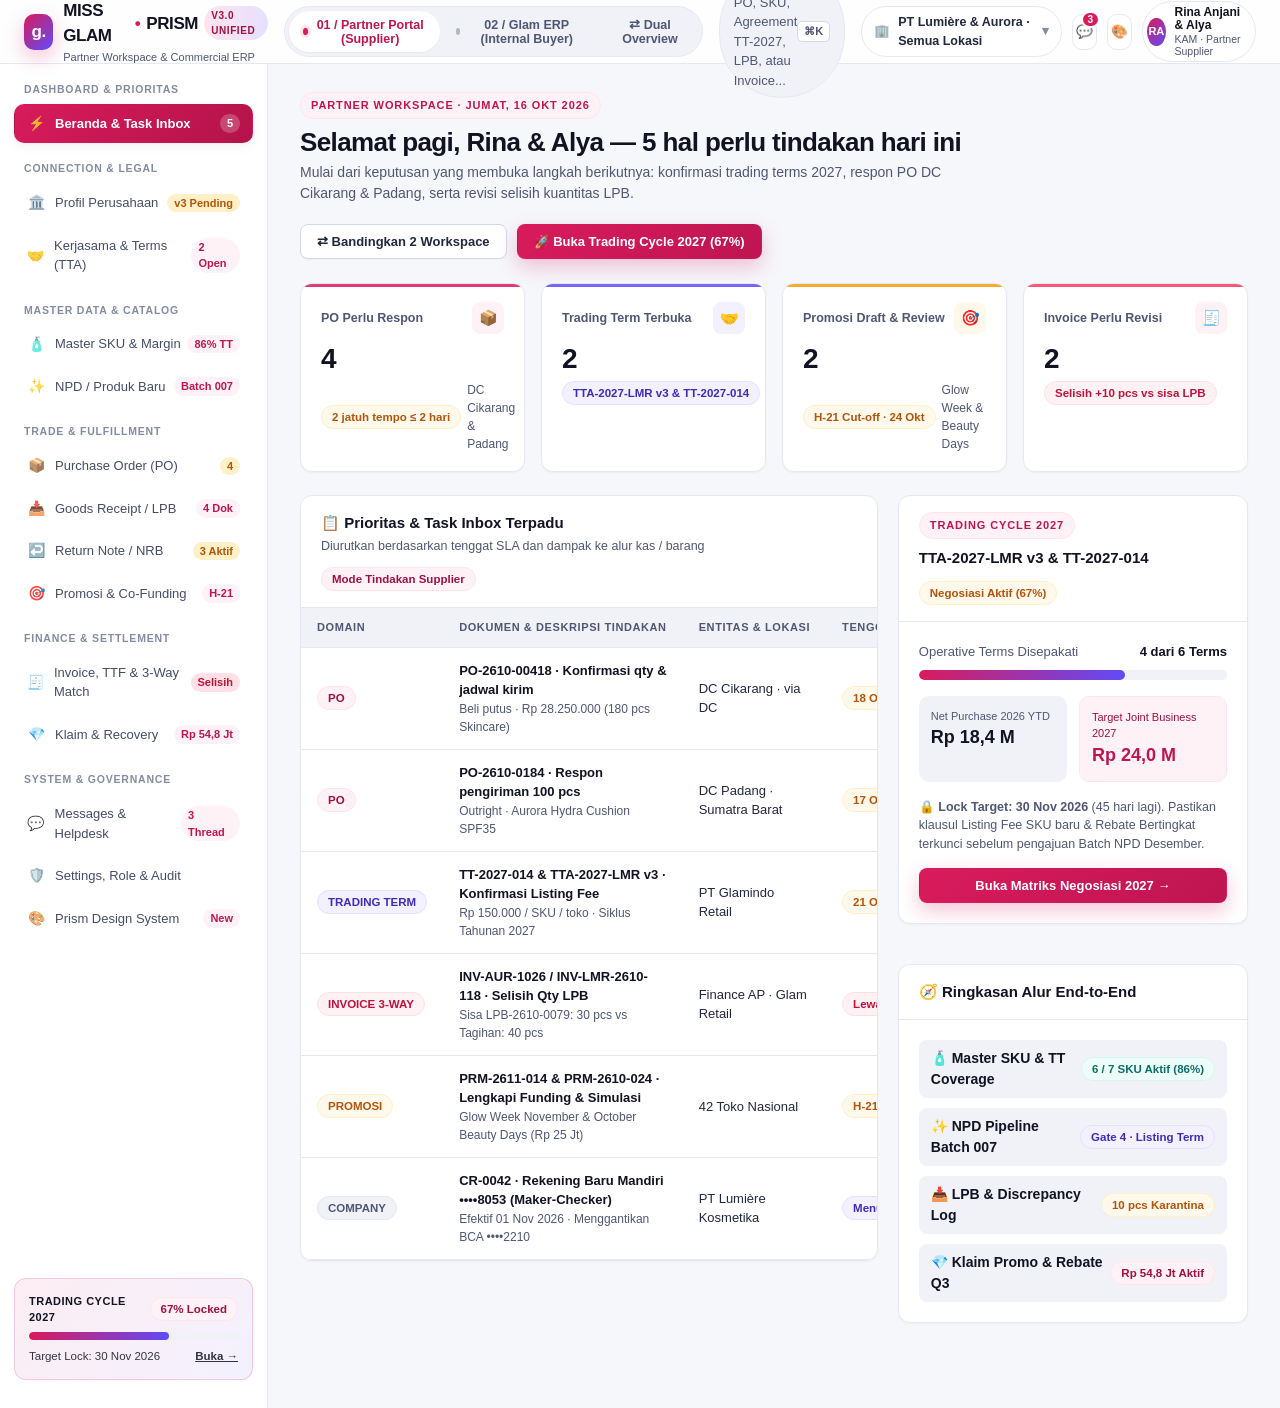
==== static/argon-glam-erp/index.html @ 0469fef0 "feat(design): publish argon-glam-erp mockup" ====
<!DOCTYPE html>
<html lang="id">
<head>
  <meta charset="UTF-8" />
  <meta name="viewport" content="width=device-width, initial-scale=1.0" />
  <title>glam. Prism — Unified B2B Partner Portal & Commercial ERP</title>
  <style>
    /* ==========================================================================
       GLAM PRISM DESIGN SYSTEM v3.0
       Clean, Modern, Controlled-Colorful Palette (2 Core Hues + Semantic Trio + Crisp Neutrals)
       ========================================================================== */
    :root {
      /* Surface & Canvas Neutrals */
      --bg-canvas: #F6F7FB;
      --bg-surface: #FFFFFF;
      --bg-elevated: #FFFFFF;
      --bg-subtle: #F0F2F8;
      --bg-glass: rgba(255, 255, 255, 0.86);

      /* Typography & Ink Hierarchy */
      --ink-950: #111322;
      --ink-800: #23273D;
      --ink-600: #505672;
      --ink-400: #848B9F;
      --ink-300: #B2B7C9;

      /* Borders & Dividers */
      --border-light: #E5E8F2;
      --border-medium: #D3D8E8;
      --border-focus: #D91B5C;

      /* Core Hue 1: Electric Berry / Modern Mulberry (Primary Brand) */
      --berry-700: #9E1042;
      --berry-600: #BE1550;
      --berry-500: #D91B5C;
      --berry-400: #EC3E78;
      --berry-100: #FFE4EE;
      --berry-50:  #FFF2F7;

      /* Core Hue 2: Royal Indigo-Violet (Interactive / ERP & Analytics Accent) */
      --indigo-700: #3E2BB8;
      --indigo-600: #4F39E0;
      --indigo-500: #614BF8;
      --indigo-100: #E5E0FF;
      --indigo-50:  #F3F1FF;

      /* Controlled Semantic Status Trio */
      /* 1. Emerald Teal (Confirmed / Effective / Matched) */
      --teal-700: #0B6E66;
      --teal-600: #0D9488;
      --teal-500: #14B8A6;
      --teal-100: #D5F7F2;
      --teal-50:  #EEFCF9;

      /* 2. Warm Amber (Negotiation / Pending Review / Expiring) */
      --amber-700: #B45309;
      --amber-600: #D97706;
      --amber-500: #F59E0B;
      --amber-100: #FEF0C7;
      --amber-50:  #FFF9EB;

      /* 3. Coral Crimson (Discrepancy / Blocker / Over-Allocated) */
      --coral-700: #BE123C;
      --coral-600: #E11D48;
      --coral-500: #F43F5E;
      --coral-100: #FFE0E6;
      --coral-50:  #FFF1F4;

      /* Sidebar Dynamic Tokens (Default: Partner Light Mode) */
      --sidebar-bg: #FFFFFF;
      --sidebar-border: #E5E8F2;
      --sidebar-text: #464C66;
      --sidebar-muted: #848B9F;
      --sidebar-hover-bg: #FFF2F7;
      --sidebar-active-bg: linear-gradient(135deg, #D91B5C 0%, #B3134A 100%);
      --sidebar-active-text: #FFFFFF;
      --active-accent: var(--berry-500);
      --active-accent-soft: var(--berry-50);

      /* Geometry & Elevation */
      --radius-xs: 6px;
      --radius-sm: 8px;
      --radius-md: 12px;
      --radius-lg: 16px;
      --radius-xl: 22px;
      --radius-pill: 9999px;

      --shadow-xs: 0 1px 2px rgba(17, 19, 34, 0.04);
      --shadow-sm: 0 4px 12px rgba(17, 19, 34, 0.05), 0 1px 3px rgba(17, 19, 34, 0.03);
      --shadow-md: 0 10px 26px rgba(17, 19, 34, 0.08), 0 2px 6px rgba(17, 19, 34, 0.04);
      --shadow-lg: 0 20px 44px rgba(17, 19, 34, 0.14), 0 4px 12px rgba(17, 19, 34, 0.06);
      --shadow-berry: 0 8px 20px rgba(217, 27, 92, 0.25);
      --shadow-indigo: 0 8px 20px rgba(97, 75, 248, 0.25);

      /* Motion & Animation Curves */
      --ease-spring: cubic-bezier(0.22, 1, 0.36, 1);
      --ease-bounce: cubic-bezier(0.34, 1.56, 0.64, 1);
      --duration-fast: 160ms;
      --duration-normal: 280ms;
      --duration-slow: 450ms;
    }

    /* Glam ERP Mode Theme Overrides */
    body.mode-erp {
      --sidebar-bg: #131524;
      --sidebar-border: #252942;
      --sidebar-text: #B8C0DC;
      --sidebar-muted: #6C7494;
      --sidebar-hover-bg: rgba(97, 75, 248, 0.14);
      --sidebar-active-bg: linear-gradient(135deg, #614BF8 0%, #D91B5C 100%);
      --sidebar-active-text: #FFFFFF;
      --active-accent: var(--indigo-500);
      --active-accent-soft: var(--indigo-50);
    }

    * {
      box-sizing: border-box;
      margin: 0;
      padding: 0;
    }

    body {
      font-family: 'Inter', -apple-system, BlinkMacSystemFont, 'Plus Jakarta Sans', 'Segoe UI', Roboto, sans-serif;
      background-color: var(--bg-canvas);
      color: var(--ink-950);
      font-size: 14px;
      line-height: 1.5;
      overflow-x: hidden;
      -webkit-font-smoothing: antialiased;
      transition: background-color var(--duration-normal) var(--ease-spring);
    }

    /* Tabular numbers for all metrics, currency, and IDs */
    .tabular, td, .kpi-value, .badge-num, .mono {
      font-variant-numeric: tabular-nums;
    }
    .mono {
      font-family: 'JetBrains Mono', 'SFMono-Regular', Consolas, monospace;
      font-size: 12px;
    }

    /* ==========================================================================
       KEYFRAME ANIMATIONS & INTERACTIVE TRANSITIONS
       ========================================================================== */
    @keyframes fadeSlideUp {
      from {
        opacity: 0;
        transform: translateY(14px) scale(0.99);
      }
      to {
        opacity: 1;
        transform: translateY(0) scale(1);
      }
    }

    @keyframes pulseGlow {
      0%, 100% { box-shadow: 0 0 0 0 rgba(217, 27, 92, 0.35); }
      50% { box-shadow: 0 0 0 7px rgba(217, 27, 92, 0); }
    }

    @keyframes floatSlow {
      0%, 100% { transform: translateY(0px); }
      50% { transform: translateY(-4px); }
    }

    @keyframes shimmerSweep {
      0% { background-position: -200% 0; }
      100% { background-position: 200% 0; }
    }

    .animate-in {
      animation: fadeSlideUp 0.38s var(--ease-spring) forwards;
    }
    .stagger-1 { animation-delay: 40ms; opacity: 0; }
    .stagger-2 { animation-delay: 80ms; opacity: 0; }
    .stagger-3 { animation-delay: 120ms; opacity: 0; }
    .stagger-4 { animation-delay: 160ms; opacity: 0; }

    /* ==========================================================================
       APP SHELL LAYOUT
       ========================================================================== */
    .app-shell {
      display: grid;
      grid-template-columns: 268px 1fr;
      grid-template-rows: 64px 1fr;
      min-height: 100vh;
    }

    /* TOP GLOBAL BAR */
    .topbar {
      grid-column: 1 / -1;
      background: var(--bg-glass);
      backdrop-filter: blur(16px);
      -webkit-backdrop-filter: blur(16px);
      border-bottom: 1px solid var(--border-light);
      display: flex;
      align-items: center;
      justify-content: space-between;
      padding: 0 24px;
      position: sticky;
      top: 0;
      z-index: 40;
      gap: 16px;
    }

    .brand-cluster {
      display: flex;
      align-items: center;
      gap: 14px;
      min-width: 244px;
    }

    .brand-logo {
      display: flex;
      align-items: center;
      gap: 10px;
      cursor: pointer;
      text-decoration: none;
      color: inherit;
    }

    .brand-mark {
      width: 36px;
      height: 36px;
      border-radius: 10px;
      background: linear-gradient(135deg, var(--berry-500) 0%, var(--indigo-500) 100%);
      display: flex;
      align-items: center;
      justify-content: center;
      color: #fff;
      font-weight: 800;
      font-size: 17px;
      letter-spacing: -0.5px;
      box-shadow: var(--shadow-berry);
      transition: transform var(--duration-normal) var(--ease-bounce);
    }

    .brand-logo:hover .brand-mark {
      transform: rotate(-6deg) scale(1.06);
    }

    .brand-title {
      font-weight: 800;
      font-size: 17px;
      letter-spacing: -0.4px;
      color: var(--ink-950);
      display: flex;
      align-items: center;
      gap: 6px;
    }

    .brand-title span.dot {
      color: var(--berry-500);
    }

    .brand-version-tag {
      font-size: 10px;
      font-weight: 700;
      text-transform: uppercase;
      letter-spacing: 0.6px;
      padding: 2px 7px;
      border-radius: var(--radius-pill);
      background: linear-gradient(90deg, var(--berry-100), var(--indigo-100));
      color: var(--berry-700);
    }

    /* WORKSPACE MODE SWITCHER (Partner Portal vs Glam ERP) */
    .workspace-switcher {
      display: inline-flex;
      background: var(--bg-subtle);
      padding: 4px;
      border-radius: var(--radius-pill);
      border: 1px solid var(--border-light);
      position: relative;
      gap: 2px;
    }

    .ws-btn {
      border: none;
      background: transparent;
      padding: 6px 14px;
      border-radius: var(--radius-pill);
      font-size: 12.5px;
      font-weight: 600;
      color: var(--ink-600);
      cursor: pointer;
      display: flex;
      align-items: center;
      gap: 7px;
      transition: all var(--duration-normal) var(--ease-spring);
    }

    .ws-btn .ws-dot {
      width: 7px;
      height: 7px;
      border-radius: 50%;
      background: var(--ink-300);
      transition: all var(--duration-normal) var(--ease-spring);
    }

    .ws-btn.active-partner {
      background: var(--bg-surface);
      color: var(--berry-600);
      box-shadow: var(--shadow-xs);
    }
    .ws-btn.active-partner .ws-dot {
      background: var(--berry-500);
      box-shadow: 0 0 0 3px var(--berry-100);
    }

    .ws-btn.active-erp {
      background: var(--ink-950);
      color: #FFFFFF;
      box-shadow: var(--shadow-xs);
    }
    .ws-btn.active-erp .ws-dot {
      background: var(--indigo-500);
      box-shadow: 0 0 0 3px rgba(97, 75, 248, 0.35);
    }

    /* COMMAND SEARCH BAR */
    .search-trigger {
      flex: 1;
      max-width: 390px;
      background: var(--bg-subtle);
      border: 1px solid var(--border-light);
      border-radius: var(--radius-pill);
      padding: 7px 14px;
      display: flex;
      align-items: center;
      justify-content: space-between;
      color: var(--ink-600);
      font-size: 13px;
      cursor: pointer;
      transition: all var(--duration-fast) var(--ease-spring);
    }

    .search-trigger:hover {
      border-color: var(--berry-400);
      background: var(--bg-surface);
      box-shadow: 0 0 0 3px var(--berry-50);
    }

    .kbd-shortcut {
      background: var(--bg-surface);
      border: 1px solid var(--border-medium);
      border-radius: 5px;
      padding: 1px 6px;
      font-size: 11px;
      font-weight: 600;
      color: var(--ink-600);
    }

    /* TOP RIGHT CONTROLS */
    .topbar-actions {
      display: flex;
      align-items: center;
      gap: 10px;
    }

    .context-pill {
      display: flex;
      align-items: center;
      gap: 8px;
      padding: 6px 12px;
      border-radius: var(--radius-pill);
      background: var(--bg-surface);
      border: 1px solid var(--border-light);
      font-size: 12.5px;
      font-weight: 600;
      color: var(--ink-800);
      cursor: pointer;
      transition: all var(--duration-fast) ease;
    }
    .context-pill:hover {
      border-color: var(--indigo-500);
      background: var(--indigo-50);
    }

    .icon-btn {
      position: relative;
      width: 36px;
      height: 36px;
      border-radius: 10px;
      border: 1px solid var(--border-light);
      background: var(--bg-surface);
      display: flex;
      align-items: center;
      justify-content: center;
      cursor: pointer;
      color: var(--ink-800);
      transition: all var(--duration-fast) var(--ease-spring);
    }
    .icon-btn:hover {
      transform: translateY(-2px);
      border-color: var(--berry-400);
      color: var(--berry-600);
      box-shadow: var(--shadow-xs);
    }

    .notif-badge {
      position: absolute;
      top: -4px;
      right: -4px;
      background: var(--berry-500);
      color: #fff;
      font-size: 10px;
      font-weight: 700;
      padding: 1px 5px;
      border-radius: var(--radius-pill);
      border: 2px solid var(--bg-surface);
    }

    .persona-chip {
      display: flex;
      align-items: center;
      gap: 9px;
      padding: 4px 10px 4px 4px;
      border-radius: var(--radius-pill);
      background: var(--bg-surface);
      border: 1px solid var(--border-light);
      cursor: pointer;
      transition: all var(--duration-fast) ease;
    }
    .persona-chip:hover {
      box-shadow: var(--shadow-xs);
      border-color: var(--border-medium);
    }

    .avatar-circle {
      width: 28px;
      height: 28px;
      border-radius: 50%;
      background: linear-gradient(135deg, var(--berry-500), var(--indigo-500));
      color: #fff;
      font-weight: 700;
      font-size: 11px;
      display: flex;
      align-items: center;
      justify-content: center;
    }

    .persona-meta {
      display: flex;
      flex-direction: column;
      line-height: 1.15;
    }
    .persona-name {
      font-size: 12px;
      font-weight: 700;
      color: var(--ink-950);
    }
    .persona-role {
      font-size: 10.5px;
      color: var(--ink-600);
    }

    /* ==========================================================================
       LEFT NAVIGATION SIDEBAR
       ========================================================================== */
    .sidebar {
      background: var(--sidebar-bg);
      border-right: 1px solid var(--sidebar-border);
      padding: 18px 14px 28px;
      display: flex;
      flex-direction: column;
      gap: 18px;
      overflow-y: auto;
      transition: background-color var(--duration-normal) var(--ease-spring),
                  border-color var(--duration-normal) var(--ease-spring);
    }

    .nav-group-label {
      font-size: 10.5px;
      font-weight: 700;
      text-transform: uppercase;
      letter-spacing: 0.8px;
      color: var(--sidebar-muted);
      padding: 0 10px;
      margin-bottom: 6px;
    }

    .nav-list {
      list-style: none;
      display: flex;
      flex-direction: column;
      gap: 3px;
    }

    .nav-item {
      display: flex;
      align-items: center;
      justify-content: space-between;
      padding: 9px 12px;
      border-radius: 10px;
      color: var(--sidebar-text);
      font-size: 13px;
      font-weight: 500;
      cursor: pointer;
      transition: all var(--duration-fast) var(--ease-spring);
      border: 1px solid transparent;
      user-select: none;
    }

    .nav-item-left {
      display: flex;
      align-items: center;
      gap: 10px;
    }

    .nav-icon {
      width: 18px;
      height: 18px;
      display: inline-flex;
      align-items: center;
      justify-content: center;
      font-size: 14px;
      opacity: 0.85;
      transition: transform var(--duration-fast) var(--ease-bounce);
    }

    .nav-item:hover {
      background: var(--sidebar-hover-bg);
      color: var(--active-accent);
      transform: translateX(3px);
    }
    body.mode-erp .nav-item:hover {
      color: #FFFFFF;
    }
    .nav-item:hover .nav-icon {
      transform: scale(1.15);
    }

    .nav-item.active {
      background: var(--sidebar-active-bg);
      color: var(--sidebar-active-text);
      font-weight: 600;
      box-shadow: var(--shadow-sm);
    }
    .nav-item.active .nav-badge {
      background: rgba(255, 255, 255, 0.22);
      color: #FFFFFF;
    }

    .nav-badge {
      font-size: 11px;
      font-weight: 700;
      padding: 1px 7px;
      border-radius: var(--radius-pill);
      background: var(--berry-50);
      color: var(--berry-600);
      transition: all var(--duration-fast) ease;
    }
    body.mode-erp .nav-badge {
      background: rgba(255, 255, 255, 0.1);
      color: #E5E0FF;
    }

    .nav-badge.warn {
      background: var(--amber-100);
      color: var(--amber-700);
    }
    .nav-badge.danger {
      background: var(--coral-100);
      color: var(--coral-700);
    }

    .sidebar-footer-card {
      margin-top: auto;
      padding: 14px;
      border-radius: var(--radius-md);
      background: linear-gradient(135deg, rgba(217, 27, 92, 0.08) 0%, rgba(97, 75, 248, 0.08) 100%);
      border: 1px solid rgba(217, 27, 92, 0.18);
    }
    body.mode-erp .sidebar-footer-card {
      background: rgba(255, 255, 255, 0.05);
      border-color: rgba(255, 255, 255, 0.12);
      color: #fff;
    }

    /* ==========================================================================
       MAIN CONTENT CANVAS & COMPONENTS
       ========================================================================== */
    .main-canvas {
      padding: 28px 32px 64px;
      max-width: 1440px;
      width: 100%;
      margin: 0 auto;
    }

    /* Page Header */
    .page-header {
      display: flex;
      align-items: flex-start;
      justify-content: space-between;
      gap: 20px;
      margin-bottom: 24px;
      flex-wrap: wrap;
    }

    .eyebrow {
      display: inline-flex;
      align-items: center;
      gap: 6px;
      font-size: 11px;
      font-weight: 700;
      text-transform: uppercase;
      letter-spacing: 0.9px;
      color: var(--berry-600);
      background: var(--berry-50);
      padding: 4px 10px;
      border-radius: var(--radius-pill);
      margin-bottom: 8px;
      border: 1px solid var(--berry-100);
    }
    body.mode-erp .eyebrow {
      color: var(--indigo-600);
      background: var(--indigo-50);
      border-color: var(--indigo-100);
    }

    .page-title {
      font-size: 26px;
      font-weight: 800;
      letter-spacing: -0.6px;
      color: var(--ink-950);
      line-height: 1.2;
    }

    .page-subtitle {
      font-size: 14px;
      color: var(--ink-600);
      margin-top: 4px;
      max-width: 680px;
    }

    .header-actions {
      display: flex;
      align-items: center;
      gap: 10px;
      flex-wrap: wrap;
    }

    /* Buttons */
    .btn {
      display: inline-flex;
      align-items: center;
      justify-content: center;
      gap: 8px;
      padding: 9px 16px;
      border-radius: var(--radius-sm);
      font-size: 13px;
      font-weight: 600;
      cursor: pointer;
      border: 1px solid transparent;
      transition: all var(--duration-fast) var(--ease-spring);
      text-decoration: none;
      white-space: nowrap;
    }

    .btn:active {
      transform: scale(0.97);
    }

    .btn-primary {
      background: linear-gradient(135deg, var(--berry-500) 0%, var(--berry-600) 100%);
      color: #FFFFFF;
      box-shadow: var(--shadow-berry);
    }
    .btn-primary:hover {
      transform: translateY(-2px);
      box-shadow: 0 12px 24px rgba(217, 27, 92, 0.34);
    }

    .btn-indigo {
      background: linear-gradient(135deg, var(--indigo-500) 0%, var(--indigo-600) 100%);
      color: #FFFFFF;
      box-shadow: var(--shadow-indigo);
    }
    .btn-indigo:hover {
      transform: translateY(-2px);
      box-shadow: 0 12px 24px rgba(97, 75, 248, 0.34);
    }

    .btn-secondary {
      background: var(--bg-surface);
      color: var(--ink-800);
      border-color: var(--border-medium);
      box-shadow: var(--shadow-xs);
    }
    .btn-secondary:hover {
      border-color: var(--ink-800);
      background: var(--bg-subtle);
      transform: translateY(-1px);
    }

    .btn-teal {
      background: var(--teal-600);
      color: #FFFFFF;
    }
    .btn-teal:hover {
      background: var(--teal-700);
      transform: translateY(-1px);
    }

    .btn-ghost {
      background: transparent;
      color: var(--berry-600);
      padding: 6px 10px;
    }
    .btn-ghost:hover {
      background: var(--berry-50);
    }

    .btn-sm {
      padding: 5px 11px;
      font-size: 12px;
      border-radius: 6px;
    }

    /* KPI GRID */
    .kpi-grid {
      display: grid;
      grid-template-columns: repeat(4, 1fr);
      gap: 16px;
      margin-bottom: 24px;
    }

    .kpi-card {
      background: var(--bg-surface);
      border-radius: var(--radius-md);
      padding: 18px 20px;
      border: 1px solid var(--border-light);
      box-shadow: var(--shadow-xs);
      position: relative;
      overflow: hidden;
      transition: all var(--duration-normal) var(--ease-spring);
      cursor: pointer;
    }

    .kpi-card::before {
      content: '';
      position: absolute;
      top: 0;
      left: 0;
      right: 0;
      height: 3px;
      background: var(--berry-500);
      opacity: 0.85;
      transition: height var(--duration-fast) ease;
    }
    .kpi-card.indigo::before { background: var(--indigo-500); }
    .kpi-card.teal::before { background: var(--teal-500); }
    .kpi-card.amber::before { background: var(--amber-500); }
    .kpi-card.coral::before { background: var(--coral-500); }

    .kpi-card:hover {
      transform: translateY(-4px);
      box-shadow: var(--shadow-md);
      border-color: var(--border-medium);
    }

    .kpi-top {
      display: flex;
      align-items: center;
      justify-content: space-between;
      margin-bottom: 10px;
    }

    .kpi-label {
      font-size: 12.5px;
      font-weight: 600;
      color: var(--ink-600);
    }

    .kpi-icon-pill {
      width: 32px;
      height: 32px;
      border-radius: 8px;
      display: flex;
      align-items: center;
      justify-content: center;
      font-size: 15px;
      background: var(--berry-50);
      color: var(--berry-600);
    }
    .kpi-card.indigo .kpi-icon-pill { background: var(--indigo-50); color: var(--indigo-600); }
    .kpi-card.teal .kpi-icon-pill { background: var(--teal-50); color: var(--teal-600); }
    .kpi-card.amber .kpi-icon-pill { background: var(--amber-50); color: var(--amber-600); }
    .kpi-card.coral .kpi-icon-pill { background: var(--coral-50); color: var(--coral-600); }

    .kpi-value {
      font-size: 28px;
      font-weight: 800;
      letter-spacing: -0.8px;
      color: var(--ink-950);
      line-height: 1.1;
      margin-bottom: 6px;
    }

    .kpi-sub {
      font-size: 12px;
      color: var(--ink-600);
      display: flex;
      align-items: center;
      gap: 6px;
    }

    /* CARDS & PANELS */
    .card {
      background: var(--bg-surface);
      border-radius: var(--radius-md);
      border: 1px solid var(--border-light);
      box-shadow: var(--shadow-xs);
      margin-bottom: 20px;
      overflow: hidden;
      transition: box-shadow var(--duration-normal) ease;
    }
    .card:hover {
      box-shadow: var(--shadow-sm);
    }

    .card-header {
      padding: 16px 20px;
      border-bottom: 1px solid var(--border-light);
      display: flex;
      align-items: center;
      justify-content: space-between;
      gap: 12px;
      flex-wrap: wrap;
    }

    .card-title {
      font-size: 15px;
      font-weight: 700;
      color: var(--ink-950);
      display: flex;
      align-items: center;
      gap: 8px;
    }

    .card-subtitle {
      font-size: 12.5px;
      color: var(--ink-600);
      margin-top: 2px;
    }

    .card-body {
      padding: 20px;
    }

    /* SPLIT LAYOUTS */
    .split-grid {
      display: grid;
      grid-template-columns: 1.65fr 1fr;
      gap: 20px;
      align-items: start;
    }
    .split-equal {
      display: grid;
      grid-template-columns: 1fr 1fr;
      gap: 20px;
    }

    /* BADGES & STATUS PILLS */
    .badge {
      display: inline-flex;
      align-items: center;
      gap: 5px;
      padding: 3px 10px;
      border-radius: var(--radius-pill);
      font-size: 11.5px;
      font-weight: 600;
      line-height: 1.4;
      white-space: nowrap;
    }
    .badge-dot {
      width: 6px;
      height: 6px;
      border-radius: 50%;
      background: currentColor;
    }

    .badge-teal {
      background: var(--teal-50);
      color: var(--teal-700);
      border: 1px solid var(--teal-100);
    }
    .badge-amber {
      background: var(--amber-50);
      color: var(--amber-700);
      border: 1px solid var(--amber-100);
    }
    .badge-coral {
      background: var(--coral-50);
      color: var(--coral-700);
      border: 1px solid var(--coral-100);
    }
    .badge-berry {
      background: var(--berry-50);
      color: var(--berry-700);
      border: 1px solid var(--berry-100);
    }
    .badge-indigo {
      background: var(--indigo-50);
      color: var(--indigo-700);
      border: 1px solid var(--indigo-100);
    }
    .badge-neutral {
      background: var(--bg-subtle);
      color: var(--ink-600);
      border: 1px solid var(--border-light);
    }

    /* DATA TABLES */
    .table-wrap {
      width: 100%;
      overflow-x: auto;
    }

    table {
      width: 100%;
      border-collapse: collapse;
      text-align: left;
    }

    th {
      font-size: 11px;
      font-weight: 700;
      text-transform: uppercase;
      letter-spacing: 0.6px;
      color: var(--ink-600);
      background: var(--bg-subtle);
      padding: 11px 16px;
      border-bottom: 1px solid var(--border-light);
      white-space: nowrap;
    }

    td {
      padding: 13px 16px;
      border-bottom: 1px solid var(--border-light);
      font-size: 13px;
      color: var(--ink-800);
      vertical-align: middle;
      transition: background-color var(--duration-fast) ease;
    }

    tr.interactive-row {
      cursor: pointer;
      transition: all var(--duration-fast) ease;
    }
    tr.interactive-row:hover td {
      background-color: var(--berry-50);
    }
    body.mode-erp tr.interactive-row:hover td {
      background-color: var(--indigo-50);
    }

    .num-col {
      text-align: right;
      font-variant-numeric: tabular-nums;
      font-weight: 600;
    }

    /* FILTER PILL BAR */
    .filter-bar {
      display: flex;
      align-items: center;
      gap: 8px;
      flex-wrap: wrap;
    }

    .filter-pill {
      padding: 6px 13px;
      border-radius: var(--radius-pill);
      font-size: 12px;
      font-weight: 600;
      color: var(--ink-600);
      background: var(--bg-subtle);
      border: 1px solid transparent;
      cursor: pointer;
      transition: all var(--duration-fast) var(--ease-spring);
    }
    .filter-pill:hover {
      color: var(--ink-950);
      background: var(--border-light);
    }
    .filter-pill.active {
      background: var(--ink-950);
      color: #FFFFFF;
      box-shadow: var(--shadow-xs);
    }

    /* HORIZONTAL LIFECYCLE STEPPER */
    .stepper {
      display: grid;
      grid-template-columns: repeat(auto-fit, minmax(120px, 1fr));
      gap: 10px;
      padding: 16px 20px;
      background: linear-gradient(90deg, var(--berry-50) 0%, var(--indigo-50) 100%);
      border-bottom: 1px solid var(--border-light);
    }

    .step-node {
      display: flex;
      align-items: center;
      gap: 10px;
      padding: 10px 12px;
      border-radius: var(--radius-sm);
      background: rgba(255, 255, 255, 0.75);
      border: 1px solid var(--border-light);
      transition: all var(--duration-normal) var(--ease-spring);
    }
    .step-node.done {
      border-color: var(--teal-500);
      background: var(--bg-surface);
    }
    .step-node.current {
      border-color: var(--berry-500);
      background: var(--bg-surface);
      box-shadow: var(--shadow-sm);
      transform: translateY(-2px);
    }

    .step-index {
      width: 24px;
      height: 24px;
      border-radius: 50%;
      font-size: 11px;
      font-weight: 700;
      display: flex;
      align-items: center;
      justify-content: center;
      background: var(--bg-subtle);
      color: var(--ink-600);
      flex-shrink: 0;
    }
    .step-node.done .step-index {
      background: var(--teal-600);
      color: #fff;
    }
    .step-node.current .step-index {
      background: var(--berry-500);
      color: #fff;
      animation: pulseGlow 2s infinite;
    }

    .step-label {
      font-size: 12px;
      font-weight: 700;
      color: var(--ink-950);
      line-height: 1.2;
    }
    .step-desc {
      font-size: 10.5px;
      color: var(--ink-600);
    }

    /* PROGRESS BARS */
    .progress-track {
      width: 100%;
      height: 8px;
      background: var(--bg-subtle);
      border-radius: var(--radius-pill);
      overflow: hidden;
    }
    .progress-fill {
      height: 100%;
      border-radius: var(--radius-pill);
      background: linear-gradient(90deg, var(--berry-500), var(--indigo-500));
      transition: width 0.6s var(--ease-spring);
    }

    /* SLIDE-OVER CONTEXT DRAWER & MODALS */
    .drawer-backdrop, .modal-backdrop {
      position: fixed;
      inset: 0;
      background: rgba(17, 19, 34, 0.45);
      backdrop-filter: blur(4px);
      z-index: 90;
      opacity: 0;
      pointer-events: none;
      transition: opacity var(--duration-normal) ease;
    }
    .drawer-backdrop.open, .modal-backdrop.open {
      opacity: 1;
      pointer-events: auto;
    }

    .context-drawer {
      position: fixed;
      top: 0;
      right: 0;
      bottom: 0;
      width: 480px;
      max-width: 92vw;
      background: var(--bg-surface);
      box-shadow: var(--shadow-lg);
      z-index: 100;
      transform: translateX(100%);
      transition: transform var(--duration-normal) var(--ease-spring);
      display: flex;
      flex-direction: column;
    }
    .drawer-backdrop.open .context-drawer {
      transform: translateX(0);
    }

    .command-modal {
      position: fixed;
      top: 12%;
      left: 50%;
      transform: translate(-50%, -16px) scale(0.96);
      width: 640px;
      max-width: 92vw;
      background: var(--bg-surface);
      border-radius: var(--radius-lg);
      box-shadow: var(--shadow-lg);
      border: 1px solid var(--border-light);
      z-index: 110;
      overflow: hidden;
      opacity: 0;
      pointer-events: none;
      transition: all var(--duration-normal) var(--ease-spring);
    }
    .modal-backdrop.open .command-modal {
      opacity: 1;
      pointer-events: auto;
      transform: translate(-50%, 0) scale(1);
    }

    /* TOAST NOTIFICATION */
    .toast-stack {
      position: fixed;
      bottom: 24px;
      right: 24px;
      z-index: 150;
      display: flex;
      flex-direction: column;
      gap: 10px;
    }

    .toast {
      background: var(--ink-950);
      color: #FFFFFF;
      padding: 12px 18px;
      border-radius: var(--radius-md);
      box-shadow: var(--shadow-lg);
      display: flex;
      align-items: center;
      gap: 12px;
      font-size: 13px;
      font-weight: 500;
      border-left: 4px solid var(--berry-500);
      animation: fadeSlideUp 0.3s var(--ease-bounce) forwards;
    }

    /* DESIGN SYSTEM SWATCHES */
    .swatch-grid {
      display: grid;
      grid-template-columns: repeat(auto-fill, minmax(175px, 1fr));
      gap: 14px;
    }
    .swatch-card {
      border: 1px solid var(--border-light);
      border-radius: var(--radius-md);
      overflow: hidden;
      background: var(--bg-surface);
      cursor: pointer;
      transition: all var(--duration-fast) var(--ease-spring);
    }
    .swatch-card:hover {
      transform: translateY(-4px);
      box-shadow: var(--shadow-md);
    }
    .swatch-color {
      height: 72px;
      width: 100%;
      display: flex;
      align-items: flex-end;
      justify-content: flex-end;
      padding: 8px;
    }
    .swatch-info {
      padding: 10px 12px;
    }

    /* RANGE SLIDER */
    input[type="range"] {
      width: 100%;
      accent-color: var(--berry-500);
      cursor: pointer;
    }

    /* RESPONSIVE */
    @media (max-width: 1080px) {
      .kpi-grid { grid-template-columns: repeat(2, 1fr); }
      .split-grid, .split-equal { grid-template-columns: 1fr; }
    }
    @media (max-width: 820px) {
      .app-shell { grid-template-columns: 1fr; }
      .sidebar { display: none; }
    }
  </style>
</head>
<body>

  <div class="app-shell">
    <!-- ======================================================================
         TOP NAVIGATION & WORKSPACE SWITCHER BAR
         ====================================================================== -->
    <header class="topbar">
      <div class="brand-cluster">
        <a class="brand-logo" onclick="navigate('home')">
          <div class="brand-mark">g.</div>
          <div>
            <div class="brand-title">
              MISS GLAM <span class="dot">•</span> PRISM
              <span class="brand-version-tag">v3.0 Unified</span>
            </div>
            <div style="font-size: 11px; color: var(--ink-600);" id="brandSubtext">
              Partner Workspace & Commercial ERP
            </div>
          </div>
        </a>
      </div>

      <!-- Dual Workspace Mode Switcher (Combines Claude & ChatGPT Switchers) -->
      <div class="workspace-switcher" role="tablist" aria-label="Workspace Switcher">
        <button class="ws-btn active-partner" id="btnModePartner" onclick="setWorkspaceMode('partner')">
          <span class="ws-dot"></span>
          01 / Partner Portal (Supplier)
        </button>
        <button class="ws-btn" id="btnModeErp" onclick="setWorkspaceMode('erp')">
          <span class="ws-dot"></span>
          02 / Glam ERP (Internal Buyer)
        </button>
        <button class="ws-btn" id="btnModePortal" onclick="openOverviewModal()" title="View Dual Workspace Landing Switcher">
          ⇄ Dual Overview
        </button>
      </div>

      <!-- Global Search Command Trigger -->
      <div class="search-trigger" onclick="openSearchModal()">
        <span>🔎 Cari PO, SKU, Agreement TT-2027, LPB, atau Invoice...</span>
        <span class="kbd-shortcut">⌘K</span>
      </div>

      <!-- Right Action Cluster -->
      <div class="topbar-actions">
        <div class="context-pill" onclick="cycleEntityContext()" id="entityContextPill" title="Klik untuk ganti konteks entitas">
          <span>🏢</span>
          <span id="entityContextText">PT Lumière & Aurora · Semua Lokasi</span>
          <span style="color: var(--ink-400);">▾</span>
        </div>

        <button class="icon-btn" onclick="navigate('messages')" title="Pesan & Diskusi Dokumen">
          💬
          <span class="notif-badge" id="msgBadgeCount">3</span>
        </button>

        <button class="icon-btn" onclick="navigate('design')" title="Design System & Token Studio">
          🎨
        </button>

        <div class="persona-chip" onclick="toggleWorkspaceModeQuick()" title="Klik untuk beralih peran Supplier ⇄ Buyer">
          <div class="avatar-circle" id="personaAvatar">RA</div>
          <div class="persona-meta">
            <span class="persona-name" id="personaName">Rina Anjani & Alya</span>
            <span class="persona-role" id="personaRole">KAM · Partner Supplier</span>
          </div>
        </div>
      </div>
    </header>

    <!-- ======================================================================
         LEFT FUNCTIONAL SIDEBAR (ALL 14 PAGES ACROSS CLAUDE + CHATGPT)
         ====================================================================== -->
    <aside class="sidebar">
      <div>
        <div class="nav-group-label" id="navGroup1">DASHBOARD & PRIORITAS</div>
        <ul class="nav-list">
          <li class="nav-item active" data-page="home" onclick="navigate('home')">
            <span class="nav-item-left"><span class="nav-icon">⚡</span> <span id="navHomeLabel">Beranda & Task Inbox</span></span>
            <span class="nav-badge" id="navHomeBadge">5</span>
          </li>
        </ul>
      </div>

      <div>
        <div class="nav-group-label">CONNECTION & LEGAL</div>
        <ul class="nav-list">
          <li class="nav-item" data-page="company" onclick="navigate('company')">
            <span class="nav-item-left"><span class="nav-icon">🏛️</span> Profil Perusahaan</span>
            <span class="nav-badge warn">v3 Pending</span>
          </li>
          <li class="nav-item" data-page="terms" onclick="navigate('terms')">
            <span class="nav-item-left"><span class="nav-icon">🤝</span> Kerjasama & Terms (TTA)</span>
            <span class="nav-badge" id="navTermsBadge">2 Open</span>
          </li>
        </ul>
      </div>

      <div>
        <div class="nav-group-label">MASTER DATA & CATALOG</div>
        <ul class="nav-list">
          <li class="nav-item" data-page="sku" onclick="navigate('sku')">
            <span class="nav-item-left"><span class="nav-icon">🧴</span> Master SKU & Margin</span>
            <span class="nav-badge">86% TT</span>
          </li>
          <li class="nav-item" data-page="npd" onclick="navigate('npd')">
            <span class="nav-item-left"><span class="nav-icon">✨</span> NPD / Produk Baru</span>
            <span class="nav-badge">Batch 007</span>
          </li>
        </ul>
      </div>

      <div>
        <div class="nav-group-label">TRADE & FULFILLMENT</div>
        <ul class="nav-list">
          <li class="nav-item" data-page="po" onclick="navigate('po')">
            <span class="nav-item-left"><span class="nav-icon">📦</span> Purchase Order (PO)</span>
            <span class="nav-badge warn" id="navPoBadge">4</span>
          </li>
          <li class="nav-item" data-page="lpb" onclick="navigate('lpb')">
            <span class="nav-item-left"><span class="nav-icon">📥</span> Goods Receipt / LPB</span>
            <span class="nav-badge">4 Dok</span>
          </li>
          <li class="nav-item" data-page="nrb" onclick="navigate('nrb')">
            <span class="nav-item-left"><span class="nav-icon">↩️</span> Return Note / NRB</span>
            <span class="nav-badge warn">3 Aktif</span>
          </li>
          <li class="nav-item" data-page="promo" onclick="navigate('promo')">
            <span class="nav-item-left"><span class="nav-icon">🎯</span> Promosi & Co-Funding</span>
            <span class="nav-badge">H-21</span>
          </li>
        </ul>
      </div>

      <div>
        <div class="nav-group-label">FINANCE & SETTLEMENT</div>
        <ul class="nav-list">
          <li class="nav-item" data-page="invoice" onclick="navigate('invoice')">
            <span class="nav-item-left"><span class="nav-icon">🧾</span> Invoice, TTF & 3-Way Match</span>
            <span class="nav-badge danger" id="navInvBadge">Selisih</span>
          </li>
          <li class="nav-item" data-page="claims" onclick="navigate('claims')">
            <span class="nav-item-left"><span class="nav-icon">💎</span> Klaim & Recovery</span>
            <span class="nav-badge">Rp 54,8 Jt</span>
          </li>
        </ul>
      </div>

      <div>
        <div class="nav-group-label">SYSTEM & GOVERNANCE</div>
        <ul class="nav-list">
          <li class="nav-item" data-page="messages" onclick="navigate('messages')">
            <span class="nav-item-left"><span class="nav-icon">💬</span> Messages & Helpdesk</span>
            <span class="nav-badge">3 Thread</span>
          </li>
          <li class="nav-item" data-page="audit" onclick="navigate('audit')">
            <span class="nav-item-left"><span class="nav-icon">🛡️</span> Settings, Role & Audit</span>
          </li>
          <li class="nav-item" data-page="design" onclick="navigate('design')">
            <span class="nav-item-left"><span class="nav-icon">🎨</span> Prism Design System</span>
            <span class="nav-badge">New</span>
          </li>
        </ul>
      </div>

      <div class="sidebar-footer-card">
        <div style="display:flex; align-items:center; justify-content:space-between; margin-bottom:6px;">
          <span style="font-size:11px; font-weight:700; text-transform:uppercase; letter-spacing:0.5px;">Trading Cycle 2027</span>
          <span class="badge badge-berry" id="sidebarCyclePct">67% Locked</span>
        </div>
        <div class="progress-track" style="margin-bottom:8px;">
          <div class="progress-fill" id="sidebarCycleBar" style="width: 67%;"></div>
        </div>
        <div style="font-size:11.5px; opacity:0.85; display:flex; justify-content:space-between;">
          <span>Target Lock: 30 Nov 2026</span>
          <a style="color:inherit; font-weight:700; cursor:pointer; text-decoration:underline;" onclick="navigate('terms')">Buka →</a>
        </div>
      </div>
    </aside>

    <!-- ======================================================================
         DYNAMIC MAIN VIEWPORT
         ====================================================================== -->
    <main class="main-canvas" id="mainViewport">
      <!-- Populated dynamically via JS -->
    </main>
  </div>

  <!-- ========================================================================
       SLIDE-OVER CONTEXTUAL INSPECTOR DRAWER
       ======================================================================== -->
  <div class="drawer-backdrop" id="drawerBackdrop" onclick="closeDrawer(event)">
    <div class="context-drawer" onclick="event.stopPropagation()">
      <div class="card-header" style="background: var(--bg-subtle);">
        <div>
          <span class="eyebrow" id="drawerEyebrow">DETAIL INSPECTOR</span>
          <h3 class="card-title" id="drawerTitle" style="font-size: 18px;">Document Title</h3>
        </div>
        <button class="icon-btn" onclick="closeDrawer()">✕</button>
      </div>
      <div class="card-body" id="drawerBody" style="overflow-y: auto; flex: 1;">
        <!-- Dynamic Drawer Content -->
      </div>
      <div class="card-header" id="drawerFooter" style="border-top: 1px solid var(--border-light); border-bottom: none; background: var(--bg-subtle);">
        <button class="btn btn-secondary" onclick="closeDrawer()">Tutup</button>
        <button class="btn btn-primary" id="drawerPrimaryBtn">Konfirmasi Tindakan</button>
      </div>
    </div>
  </div>

  <!-- ========================================================================
       COMMAND PALETTE / DUAL WORKSPACE MODAL
       ======================================================================== -->
  <div class="modal-backdrop" id="modalBackdrop" onclick="closeModal(event)">
    <div class="command-modal" onclick="event.stopPropagation()" id="modalContent">
      <!-- Dynamic Modal Content -->
    </div>
  </div>

  <!-- TOAST CONTAINER -->
  <div class="toast-stack" id="toastStack"></div>

  <!-- ========================================================================
       APPLICATION STATE & INTERACTIVE CONTROLLERS
       ======================================================================== -->
  <script>
    const state = {
      mode: 'partner', // 'partner' | 'erp'
      currentPage: 'home',
      entityIndex: 0,
      entities: [
        'PT Lumière & Aurora · Semua Lokasi',
        'PT Lumière Kosmetika (PTY-000412) · Cikarang & Bandung',
        'PT Aurora Beauty Indonesia (P-0014) · DC Padang & Bukittinggi',
        'PT Glamindo Retail Nusantara (Internal Buyer View)'
      ],
      // Interactive state mutations
      listingFeeConfirmed: false,
      bankAccountApproved: false,
      invoiceQtyRevised: false,
      invoiceBilledQty: 40,
      lpbRemainingQty: 30,
      promoSupplierShare: 60,
      po418Confirmed: false,
      skuFilter: 'all',
      promoFilter: 'all',
      activeChatThread: 0,
      messages: [
        {
          id: 'MSG-01',
          docRef: 'INV-AUR-1026 / INV-LMR-2610-118',
          title: 'Selisih Kuantitas Tagihan vs Sisa LPB (40 pcs vs 30 pcs)',
          participants: 'Alya (KAM) · Dewi Pratiwi (Buyer) · Finance AP',
          badge: 'Blocker AP',
          badgeClass: 'badge-coral',
          items: [
            { sender: 'Finance AP (Glam ERP)', time: '16 Okt, 08:40 WIB', text: 'Halo tim Partner, sistem 3-Way Matching menahan INV-AUR-1026 karena qty yang ditagihkan 40 pcs melebihi sisa billable LPB-2610-0079 (30 pcs).' },
            { sender: 'Alya · Partner KAM', time: '16 Okt, 09:05 WIB', text: 'Terima kasih infonya. Kami cek 10 pcs sempat masuk karantina QC kemasan. Apakah bisa kami revisi alokasi invoice ke 30 pcs agar TTF terbit hari ini?' },
            { sender: 'Dewi Pratiwi · Buyer Skincare', time: '16 Okt, 09:18 WIB', text: 'Bisa Alya, silakan gunakan fitur Live Revisi Kuantitas di halaman Invoice & 3-Way Match menjadi 30 pcs, maka status otomatis hijau (Matched).' }
          ]
        },
        {
          id: 'MSG-02',
          docRef: 'TTA-2027-LMR v3 / TT-2027-014',
          title: 'Negosiasi Listing Fee SKU Baru & Tiered Rebate 2027',
          participants: 'Rina Anjani (KAM) · Maya (Buyer Commercial)',
          badge: 'Negosiasi 2027',
          badgeClass: 'badge-amber',
          items: [
            { sender: 'Maya · Buyer Commercial', time: '15 Okt, 16:20 WIB', text: 'Untuk siklus 2027, 4 dari 6 term utama sudah disepakati (Base discount 12%, Payment term 30 hari dari TTF). Tinggal konfirmasi Listing Fee Rp 150.000 / SKU / toko.' },
            { sender: 'Rina Anjani · Partner KAM', time: '16 Okt, 08:15 WIB', text: 'Kami setuju dengan angka Rp 150.000/SKU/toko untuk peluncuran Matte Lip Cream 02 & 03 di Batch NPD-2610-007.' }
          ]
        },
        {
          id: 'MSG-03',
          docRef: 'PO-2610-00418 & PO-2610-0184',
          title: 'Jadwal Pengiriman DC Cikarang & DC Padang',
          participants: 'Budi Logistics · Gudang DC Padang',
          badge: 'Fulfillment',
          badgeClass: 'badge-teal',
          items: [
            { sender: 'Budi Logistics (Partner)', time: '16 Okt, 07:55 WIB', text: 'Armada wingbox untuk PO-2610-00418 (DC Cikarang) dan PO-2610-0184 (DC Padang 100 pcs) siap berangkat besok pagi pukul 06:00 WIB.' }
          ]
        }
      ]
    };

    /* ==========================================================================
       UTILITY & TOAST HELPERS
       ========================================================================== */
    function showToast(message, accent = 'var(--berry-500)') {
      const stack = document.getElementById('toastStack');
      const toast = document.createElement('div');
      toast.className = 'toast';
      toast.style.borderLeftColor = accent;
      toast.innerHTML = `<span>✨</span> <span>${message}</span>`;
      stack.appendChild(toast);
      setTimeout(() => {
        toast.style.opacity = '0';
        toast.style.transform = 'translateY(10px)';
        toast.style.transition = 'all 0.25s ease';
        setTimeout(() => toast.remove(), 260);
      }, 3400);
    }

    function setWorkspaceMode(mode) {
      state.mode = mode;
      const body = document.body;
      const btnPartner = document.getElementById('btnModePartner');
      const btnErp = document.getElementById('btnModeErp');

      if (mode === 'erp') {
        body.classList.add('mode-erp');
        btnPartner.className = 'ws-btn';
        btnErp.className = 'ws-btn active-erp';
        document.getElementById('personaAvatar').textContent = 'DP';
        document.getElementById('personaName').textContent = 'Dewi Pratiwi & Maya';
        document.getElementById('personaRole').textContent = 'Buyer · PT Glamindo Retail';
        document.getElementById('navHomeLabel').textContent = 'ERP Control Room';
        document.getElementById('navHomeBadge').textContent = '7 Queue';
        showToast('Beralih ke 02 / Glam ERP Workspace (Internal Buyer & AP View)', 'var(--indigo-500)');
      } else {
        body.classList.remove('mode-erp');
        btnPartner.className = 'ws-btn active-partner';
        btnErp.className = 'ws-btn';
        document.getElementById('personaAvatar').textContent = 'RA';
        document.getElementById('personaName').textContent = 'Rina Anjani & Alya';
        document.getElementById('personaRole').textContent = 'KAM · Partner Supplier';
        document.getElementById('navHomeLabel').textContent = 'Beranda & Task Inbox';
        document.getElementById('navHomeBadge').textContent = '5';
        showToast('Beralih ke 01 / Partner Portal (External Supplier View)', 'var(--berry-500)');
      }
      renderPage(state.currentPage);
    }

    function toggleWorkspaceModeQuick() {
      setWorkspaceMode(state.mode === 'partner' ? 'erp' : 'partner');
    }

    function cycleEntityContext() {
      state.entityIndex = (state.entityIndex + 1) % state.entities.length;
      document.getElementById('entityContextText').textContent = state.entities[state.entityIndex];
      showToast(`Konteks aktif: ${state.entities[state.entityIndex]}`, 'var(--indigo-500)');
      renderPage(state.currentPage);
    }

    function navigate(pageId) {
      state.currentPage = pageId;
      document.querySelectorAll('.nav-item').forEach(el => {
        el.classList.toggle('active', el.getAttribute('data-page') === pageId);
      });
      renderPage(pageId);
      window.scrollTo({ top: 0, behavior: 'smooth' });
    }

    /* ==========================================================================
       PAGE RENDERERS (ALL 14 EXPLORED PAGES COMBINED)
       ========================================================================== */
    function renderPage(pageId) {
      const vp = document.getElementById('mainViewport');
      const isErp = state.mode === 'erp';

      switch (pageId) {
        case 'home':
          vp.innerHTML = renderHomePage(isErp);
          break;
        case 'company':
          vp.innerHTML = renderCompanyPage(isErp);
          break;
        case 'terms':
          vp.innerHTML = renderTermsPage(isErp);
          break;
        case 'sku':
          vp.innerHTML = renderSkuPage(isErp);
          break;
        case 'npd':
          vp.innerHTML = renderNpdPage(isErp);
          break;
        case 'po':
          vp.innerHTML = renderPoPage(isErp);
          break;
        case 'lpb':
          vp.innerHTML = renderLpbPage(isErp);
          break;
        case 'nrb':
          vp.innerHTML = renderNrbPage(isErp);
          break;
        case 'promo':
          vp.innerHTML = renderPromoPage(isErp);
          break;
        case 'invoice':
          vp.innerHTML = renderInvoicePage(isErp);
          break;
        case 'claims':
          vp.innerHTML = renderClaimsPage(isErp);
          break;
        case 'messages':
          vp.innerHTML = renderMessagesPage(isErp);
          break;
        case 'audit':
          vp.innerHTML = renderAuditPage(isErp);
          break;
        case 'design':
          vp.innerHTML = renderDesignSystemPage();
          break;
        default:
          vp.innerHTML = renderHomePage(isErp);
      }
      animateKpiNumbers();
    }

    /* --------------------------------------------------------------------------
       01. BERANDA / ERP CONTROL ROOM (Combines Claude Home + ChatGPT Home)
       -------------------------------------------------------------------------- */
    function renderHomePage(isErp) {
      const cyclePct = state.listingFeeConfirmed ? 83 : 67;
      const openTermsCount = state.listingFeeConfirmed ? 1 : 2;

      return `
        <div class="page-header animate-in">
          <div>
            <span class="eyebrow">${isErp ? 'INTERNAL COMMERCIAL ERP · CONTROL ROOM' : 'PARTNER WORKSPACE · JUMAT, 16 OKT 2026'}</span>
            <h1 class="page-title">
              ${isErp
                ? 'Control Room Buyer — 7 antrean keputusan lintas domain'
                : 'Selamat pagi, Rina & Alya — 5 hal perlu tindakan hari ini'}
            </h1>
            <p class="page-subtitle">
              ${isErp
                ? 'Pantau kesiapan Trading Cycle 2027, persetujuan perubahan rekening Maker-Checker, simulasi margin promosi, dan exception 3-Way Matching AP.'
                : 'Mulai dari keputusan yang membuka langkah berikutnya: konfirmasi trading terms 2027, respon PO DC Cikarang & Padang, serta revisi selisih kuantitas LPB.'}
            </p>
          </div>
          <div class="header-actions">
            <button class="btn btn-secondary" onclick="openOverviewModal()">⇄ Bandingkan 2 Workspace</button>
            <button class="btn ${isErp ? 'btn-indigo' : 'btn-primary'}" onclick="navigate('terms')">
              🚀 Buka Trading Cycle 2027 (${cyclePct}%)
            </button>
          </div>
        </div>

        <!-- 4 KPI CARDS -->
        <div class="kpi-grid">
          <div class="kpi-card animate-in stagger-1" onclick="navigate('po')">
            <div class="kpi-top">
              <span class="kpi-label">${isErp ? 'Approval Pending (Buyer)' : 'PO Perlu Respon'}</span>
              <span class="kpi-icon-pill">📦</span>
            </div>
            <div class="kpi-value" data-count="${isErp ? 7 : (state.po418Confirmed ? 3 : 4)}">${isErp ? 7 : (state.po418Confirmed ? 3 : 4)}</div>
            <div class="kpi-sub">
              <span class="badge badge-amber">2 jatuh tempo ≤ 2 hari</span>
              <span>DC Cikarang & Padang</span>
            </div>
          </div>

          <div class="kpi-card indigo animate-in stagger-2" onclick="navigate('terms')">
            <div class="kpi-top">
              <span class="kpi-label">${isErp ? 'Readiness Blockers 2027' : 'Trading Term Terbuka'}</span>
              <span class="kpi-icon-pill">🤝</span>
            </div>
            <div class="kpi-value" data-count="${openTermsCount}">${openTermsCount}</div>
            <div class="kpi-sub">
              <span class="badge badge-indigo">TTA-2027-LMR v3 & TT-2027-014</span>
            </div>
          </div>

          <div class="kpi-card amber animate-in stagger-3" onclick="navigate('promo')">
            <div class="kpi-top">
              <span class="kpi-label">${isErp ? 'Promo Review Queue' : 'Promosi Draft & Review'}</span>
              <span class="kpi-icon-pill">🎯</span>
            </div>
            <div class="kpi-value" data-count="${isErp ? 3 : 2}">${isErp ? 3 : 2}</div>
            <div class="kpi-sub">
              <span class="badge badge-amber">H-21 Cut-off · 24 Okt</span>
              <span>Glow Week & Beauty Days</span>
            </div>
          </div>

          <div class="kpi-card ${state.invoiceQtyRevised ? 'teal' : 'coral'} animate-in stagger-4" onclick="navigate('invoice')">
            <div class="kpi-top">
              <span class="kpi-label">${isErp ? 'AP 3-Way Match Exceptions' : 'Invoice Perlu Revisi'}</span>
              <span class="kpi-icon-pill">🧾</span>
            </div>
            <div class="kpi-value" data-count="${state.invoiceQtyRevised ? 1 : 2}">${state.invoiceQtyRevised ? 1 : 2}</div>
            <div class="kpi-sub">
              ${state.invoiceQtyRevised
                ? '<span class="badge badge-teal">✓ INV-AUR-1026 Matched (30 pcs)</span>'
                : '<span class="badge badge-coral">Selisih +10 pcs vs sisa LPB</span>'}
            </div>
          </div>
        </div>

        <!-- MAIN SPLIT: TASK INBOX + TRADING CYCLE 2027 WIDGET -->
        <div class="split-grid animate-in stagger-2">
          <!-- Left: Unified Priority Action Inbox -->
          <div class="card">
            <div class="card-header">
              <div>
                <div class="card-title">📋 Prioritas & Task Inbox Terpadu</div>
                <div class="card-subtitle">Diurutkan berdasarkan tenggat SLA dan dampak ke alur kas / barang</div>
              </div>
              <span class="badge badge-berry">${isErp ? 'Mode Reviewer Internal' : 'Mode Tindakan Supplier'}</span>
            </div>
            <div class="table-wrap">
              <table>
                <thead>
                  <tr>
                    <th>Domain</th>
                    <th>Dokumen & Deskripsi Tindakan</th>
                    <th>Entitas & Lokasi</th>
                    <th>Tenggat / Status</th>
                    <th class="num-col">Aksi Cepat</th>
                  </tr>
                </thead>
                <tbody>
                  <tr class="interactive-row" onclick="navigate('po')">
                    <td><span class="badge badge-berry">PO</span></td>
                    <td>
                      <div style="font-weight:700; color:var(--ink-950);">PO-2610-00418 · Konfirmasi qty & jadwal kirim</div>
                      <div style="font-size:12px; color:var(--ink-600);">Beli putus · Rp 28.250.000 (180 pcs Skincare)</div>
                    </td>
                    <td>DC Cikarang · via DC</td>
                    <td>
                      ${state.po418Confirmed
                        ? '<span class="badge badge-teal">✓ Terkonfirmasi</span>'
                        : '<span class="badge badge-amber">18 Okt (2 hari)</span>'}
                    </td>
                    <td class="num-col">
                      <button class="btn btn-sm btn-secondary" onclick="event.stopPropagation(); navigate('po')">Lihat PO →</button>
                    </td>
                  </tr>

                  <tr class="interactive-row" onclick="navigate('po')">
                    <td><span class="badge badge-berry">PO</span></td>
                    <td>
                      <div style="font-weight:700; color:var(--ink-950);">PO-2610-0184 · Respon pengiriman 100 pcs</div>
                      <div style="font-size:12px; color:var(--ink-600);">Outright · Aurora Hydra Cushion SPF35</div>
                    </td>
                    <td>DC Padang · Sumatra Barat</td>
                    <td><span class="badge badge-amber">17 Okt (Besok)</span></td>
                    <td class="num-col">
                      <button class="btn btn-sm btn-secondary" onclick="event.stopPropagation(); navigate('po')">Respon →</button>
                    </td>
                  </tr>

                  <tr class="interactive-row" onclick="navigate('terms')">
                    <td><span class="badge badge-indigo">TRADING TERM</span></td>
                    <td>
                      <div style="font-weight:700; color:var(--ink-950);">TT-2027-014 & TTA-2027-LMR v3 · Konfirmasi Listing Fee</div>
                      <div style="font-size:12px; color:var(--ink-600);">Rp 150.000 / SKU / toko · Siklus Tahunan 2027</div>
                    </td>
                    <td>PT Glamindo Retail</td>
                    <td>
                      ${state.listingFeeConfirmed
                        ? '<span class="badge badge-teal">✓ Disepakati</span>'
                        : '<span class="badge badge-amber">21 Okt · 1 Blocker</span>'}
                    </td>
                    <td class="num-col">
                      <button class="btn btn-sm btn-indigo" onclick="event.stopPropagation(); navigate('terms')">Review Terms →</button>
                    </td>
                  </tr>

                  <tr class="interactive-row" onclick="navigate('invoice')">
                    <td><span class="badge badge-coral">INVOICE 3-WAY</span></td>
                    <td>
                      <div style="font-weight:700; color:var(--ink-950);">INV-AUR-1026 / INV-LMR-2610-118 · Selisih Qty LPB</div>
                      <div style="font-size:12px; color:var(--ink-600);">Sisa LPB-2610-0079: 30 pcs vs Tagihan: ${state.invoiceBilledQty} pcs</div>
                    </td>
                    <td>Finance AP · Glam Retail</td>
                    <td>
                      ${state.invoiceQtyRevised
                        ? '<span class="badge badge-teal">✓ Matched 30 pcs</span>'
                        : '<span class="badge badge-coral">Lewat 1 hari · Lebih 10 pcs</span>'}
                    </td>
                    <td class="num-col">
                      <button class="btn btn-sm btn-primary" onclick="event.stopPropagation(); navigate('invoice')">Periksa Selisih →</button>
                    </td>
                  </tr>

                  <tr class="interactive-row" onclick="navigate('promo')">
                    <td><span class="badge badge-amber">PROMOSI</span></td>
                    <td>
                      <div style="font-weight:700; color:var(--ink-950);">PRM-2611-014 & PRM-2610-024 · Lengkapi Funding & Simulasi</div>
                      <div style="font-size:12px; color:var(--ink-600);">Glow Week November & October Beauty Days (Rp 25 Jt)</div>
                    </td>
                    <td>42 Toko Nasional</td>
                    <td><span class="badge badge-amber">H-21 · 24 Okt</span></td>
                    <td class="num-col">
                      <button class="btn btn-sm btn-secondary" onclick="event.stopPropagation(); navigate('promo')">Simulasi →</button>
                    </td>
                  </tr>

                  <tr class="interactive-row" onclick="navigate('company')">
                    <td><span class="badge badge-neutral">COMPANY</span></td>
                    <td>
                      <div style="font-weight:700; color:var(--ink-950);">CR-0042 · Rekening Baru Mandiri ••••8053 (Maker-Checker)</div>
                      <div style="font-size:12px; color:var(--ink-600);">Efektif 01 Nov 2026 · Menggantikan BCA ••••2210</div>
                    </td>
                    <td>PT Lumière Kosmetika</td>
                    <td>
                      ${state.bankAccountApproved
                        ? '<span class="badge badge-teal">✓ Verified Dual-Control</span>'
                        : '<span class="badge badge-indigo">Menunggu Checker MG</span>'}
                    </td>
                    <td class="num-col">
                      <button class="btn btn-sm btn-secondary" onclick="event.stopPropagation(); navigate('company')">Verifikasi →</button>
                    </td>
                  </tr>
                </tbody>
              </table>
            </div>
          </div>

          <!-- Right: Trading Cycle 2027 & Quick Simulator -->
          <div style="display:flex; flex-direction:column; gap:20px;">
            <div class="card">
              <div class="card-header">
                <div>
                  <span class="eyebrow">TRADING CYCLE 2027</span>
                  <div class="card-title">TTA-2027-LMR v3 & TT-2027-014</div>
                </div>
                <span class="badge ${state.listingFeeConfirmed ? 'badge-teal' : 'badge-amber'}">
                  ${state.listingFeeConfirmed ? 'Ready to Sign (83%)' : 'Negosiasi Aktif (67%)'}
                </span>
              </div>
              <div class="card-body">
                <div style="display:flex; justify-content:space-between; margin-bottom:8px; font-size:13px;">
                  <span style="color:var(--ink-600);">Operative Terms Disepakati</span>
                  <strong class="tabular">${state.listingFeeConfirmed ? '5 dari 6 Terms' : '4 dari 6 Terms'}</strong>
                </div>
                <div class="progress-track" style="height:10px; margin-bottom:16px;">
                  <div class="progress-fill" style="width:${cyclePct}%;"></div>
                </div>

                <div style="display:grid; grid-template-columns:1fr 1fr; gap:12px; margin-bottom:16px;">
                  <div style="padding:12px; border-radius:10px; background:var(--bg-subtle);">
                    <div style="font-size:11px; color:var(--ink-600);">Net Purchase 2026 YTD</div>
                    <div style="font-size:18px; font-weight:800; color:var(--ink-950);" class="tabular">Rp 18,4 M</div>
                  </div>
                  <div style="padding:12px; border-radius:10px; background:var(--berry-50); border:1px solid var(--berry-100);">
                    <div style="font-size:11px; color:var(--berry-700);">Target Joint Business 2027</div>
                    <div style="font-size:18px; font-weight:800; color:var(--berry-600);" class="tabular">Rp 24,0 M</div>
                  </div>
                </div>

                <div style="font-size:12.5px; color:var(--ink-600); margin-bottom:14px;">
                  🔒 <strong>Lock Target: 30 Nov 2026</strong> (45 hari lagi). Pastikan klausul Listing Fee SKU baru & Rebate Bertingkat terkunci sebelum pengajuan Batch NPD Desember.
                </div>

                <button class="btn btn-primary" style="width:100%;" onclick="navigate('terms')">
                  Buka Matriks Negosiasi 2027 →
                </button>
              </div>
            </div>

            <div class="card">
              <div class="card-header">
                <div class="card-title">🧭 Ringkasan Alur End-to-End</div>
              </div>
              <div class="card-body" style="display:flex; flex-direction:column; gap:10px;">
                <div style="display:flex; justify-content:space-between; align-items:center; padding:8px 12px; background:var(--bg-subtle); border-radius:8px; cursor:pointer;" onclick="navigate('sku')">
                  <span>🧴 <strong>Master SKU & TT Coverage</strong></span>
                  <span class="badge badge-teal">6 / 7 SKU Aktif (86%)</span>
                </div>
                <div style="display:flex; justify-content:space-between; align-items:center; padding:8px 12px; background:var(--bg-subtle); border-radius:8px; cursor:pointer;" onclick="navigate('npd')">
                  <span>✨ <strong>NPD Pipeline Batch 007</strong></span>
                  <span class="badge badge-indigo">Gate 4 · Listing Term</span>
                </div>
                <div style="display:flex; justify-content:space-between; align-items:center; padding:8px 12px; background:var(--bg-subtle); border-radius:8px; cursor:pointer;" onclick="navigate('lpb')">
                  <span>📥 <strong>LPB & Discrepancy Log</strong></span>
                  <span class="badge badge-amber">10 pcs Karantina</span>
                </div>
                <div style="display:flex; justify-content:space-between; align-items:center; padding:8px 12px; background:var(--bg-subtle); border-radius:8px; cursor:pointer;" onclick="navigate('claims')">
                  <span>💎 <strong>Klaim Promo & Rebate Q3</strong></span>
                  <span class="badge badge-berry">Rp 54,8 Jt Aktif</span>
                </div>
              </div>
            </div>
          </div>
        </div>
      `;
    }

    /* --------------------------------------------------------------------------
       02. PROFIL PERUSAHAAN (Combines PT Lumière Kosmetika + PT Aurora Beauty)
       -------------------------------------------------------------------------- */
    function renderCompanyPage(isErp) {
      return `
        <div class="page-header animate-in">
          <div>
            <span class="eyebrow">CONNECTION & LEGAL ENTITY MASTER</span>
            <h1 class="page-title">Profil Perusahaan & Hubungan Dagang</h1>
            <p class="page-subtitle">
              Identitas legal terverifikasi, kontrol ganda (Maker-Checker) rekening pembayaran, masa berlaku dokumen BPOM, dan matriks hubungan komersial lintas entitas buyer.
            </p>
          </div>
          <div class="header-actions">
            <button class="btn btn-secondary" onclick="openEntityEditDrawer()">✏️ Ajukan Perubahan Profil</button>
            <button class="btn btn-primary" onclick="approveBankAccount()">
              ${state.bankAccountApproved ? '✓ Rekening v3 Terverifikasi' : '🛡️ Verifikasi Rekening v3 (Checker)'}
            </button>
          </div>
        </div>

        <div class="split-equal animate-in stagger-1">
          <!-- Entity 1: PT Lumière Kosmetika Indonesia (From Claude) -->
          <div class="card">
            <div class="card-header">
              <div>
                <div class="card-title">🏢 PT Lumière Kosmetika Indonesia</div>
                <div class="card-subtitle">Party ID: <span class="mono">PTY-000412</span> · Cikarang Industrial Estate, Bekasi</div>
              </div>
              <div style="display:flex; gap:6px;">
                <span class="badge badge-berry">Supplier</span>
                <span class="badge badge-indigo">Principal</span>
                <span class="badge badge-teal">Active</span>
              </div>
            </div>
            <div class="card-body">
              <div style="display:grid; grid-template-columns:1fr 1fr; gap:14px; margin-bottom:16px;">
                <div style="padding:12px; background:var(--bg-subtle); border-radius:8px;">
                  <div style="font-size:11px; color:var(--ink-600);">NPWP Terdaftar</div>
                  <div style="font-weight:700;" class="mono">01.884.219.4-055.000</div>
                </div>
                <div style="padding:12px; background:var(--bg-subtle); border-radius:8px;">
                  <div style="font-size:11px; color:var(--ink-600);">NIB OSS RBA</div>
                  <div style="font-weight:700;" class="mono">8120109924471 (s/d 2029)</div>
                </div>
                <div style="padding:12px; background:var(--bg-subtle); border-radius:8px;">
                  <div style="font-size:11px; color:var(--ink-600);">Commercial PIC</div>
                  <div style="font-weight:700;">Rina Anjani (Key Account Mgr)</div>
                </div>
                <div style="padding:12px; background:var(--amber-50); border:1px solid var(--amber-100); border-radius:8px;">
                  <div style="font-size:11px; color:var(--amber-700);">Notifikasi Izin Edar BPOM</div>
                  <div style="font-weight:700; color:var(--amber-700);">⚠️ 3 Dokumen < 60 Hari</div>
                </div>
              </div>
            </div>
          </div>

          <!-- Entity 2: PT Aurora Beauty Indonesia (From ChatGPT) -->
          <div class="card">
            <div class="card-header">
              <div>
                <div class="card-title">🌸 PT Aurora Beauty Indonesia</div>
                <div class="card-subtitle">Party ID: <span class="mono">P-0014</span> · Kantor Jakarta & Gudang Tangerang / Regional Sumatra</div>
              </div>
              <div style="display:flex; gap:6px;">
                <span class="badge badge-berry">Supplier</span>
                <span class="badge badge-indigo">Funder</span>
                <span class="badge badge-teal">Verified</span>
              </div>
            </div>
            <div class="card-body">
              <div style="display:grid; grid-template-columns:1fr 1fr; gap:14px; margin-bottom:16px;">
                <div style="padding:12px; background:var(--bg-subtle); border-radius:8px;">
                  <div style="font-size:11px; color:var(--ink-600);">Buyer Legal Entity</div>
                  <div style="font-weight:700;">PT Glam Retail Nusantara</div>
                </div>
                <div style="padding:12px; background:var(--bg-subtle); border-radius:8px;">
                  <div style="font-size:11px; color:var(--ink-600);">Fulfillment Hubs</div>
                  <div style="font-weight:700;">DC Padang & MG Bukittinggi</div>
                </div>
                <div style="padding:12px; background:var(--bg-subtle); border-radius:8px;">
                  <div style="font-size:11px; color:var(--ink-600);">Commercial PIC</div>
                  <div style="font-weight:700;">Alya S. (Partner KAM)</div>
                </div>
                <div style="padding:12px; background:var(--teal-50); border:1px solid var(--teal-100); border-radius:8px;">
                  <div style="font-size:11px; color:var(--teal-700);">Pajak & PKP Policy</div>
                  <div style="font-weight:700; color:var(--teal-700);">✓ PKP 11% · Faktur Otomatis</div>
                </div>
              </div>
            </div>
          </div>
        </div>

        <!-- Payment Account Dual Control Section -->
        <div class="card animate-in stagger-2">
          <div class="card-header">
            <div>
              <div class="card-title">🏦 Rekening Pembayaran & Dual-Control Maker-Checker (CR-0042)</div>
              <div class="card-subtitle">Perubahan rekening wajib melewati verifikasi berlapis antara Signatory Supplier dan Finance Checker Glam ERP</div>
            </div>
            <span class="badge ${state.bankAccountApproved ? 'badge-teal' : 'badge-amber'}">
              ${state.bankAccountApproved ? '✓ Mandiri v3 Disetujui (Siap Efektif 1 Nov)' : '⏳ Menunggu Otorisasi Checker Kedua'}
            </span>
          </div>
          <div class="card-body split-equal">
            <div style="padding:16px; border-radius:12px; border:1px solid var(--teal-500); background:var(--teal-50);">
              <div style="display:flex; justify-content:space-between; margin-bottom:8px;">
                <span class="badge badge-teal">ACTIVE VERSION v2</span>
                <span class="mono" style="color:var(--teal-700);">Sejak 01 Mar 2025</span>
              </div>
              <div style="font-size:17px; font-weight:800; color:var(--ink-950);">BCA · 004-••••-2210</div>
              <div style="font-size:13px; color:var(--ink-600); margin-top:4px;">a/n PT Lumière Kosmetika Indonesia · Cabang KCU Jababeka</div>
            </div>

            <div style="padding:16px; border-radius:12px; border:2px dashed ${state.bankAccountApproved ? 'var(--teal-600)' : 'var(--indigo-500)'}; background:${state.bankAccountApproved ? 'var(--teal-50)' : 'var(--indigo-50)'};">
              <div style="display:flex; justify-content:space-between; margin-bottom:8px;">
                <span class="badge ${state.bankAccountApproved ? 'badge-teal' : 'badge-indigo'}">
                  ${state.bankAccountApproved ? 'APPROVED VERSION v3' : 'REQUESTED VERSION v3 (CR-0042)'}
                </span>
                <span class="mono">Efektif 01 Nov 2026</span>
              </div>
              <div style="font-size:17px; font-weight:800; color:var(--ink-950);">Bank Mandiri · 156-••••-8053</div>
              <div style="font-size:13px; color:var(--ink-600); margin-top:4px;">Maker: Hendra (Signatory) ✓ · Surat Referensi Bank Asli ✓ · Checker MG: ${state.bankAccountApproved ? 'Disetujui ✓' : 'Pending'}</div>
            </div>
          </div>
        </div>

        <!-- Unified Trading Relationships Table -->
        <div class="card animate-in stagger-3">
          <div class="card-header">
            <div class="card-title">🔗 Matriks Hubungan Dagang & Otorisasi Brand</div>
          </div>
          <div class="table-wrap">
            <table>
              <thead>
                <tr>
                  <th>Buyer Entity</th>
                  <th>Partner / Brand</th>
                  <th>Peran Komersial</th>
                  <th>Agreement Acuan</th>
                  <th>Masa Berlaku</th>
                  <th>Status</th>
                </tr>
              </thead>
              <tbody>
                <tr class="interactive-row" onclick="navigate('terms')">
                  <td><strong>PT Glamindo Retail</strong></td>
                  <td>Lumière Skincare</td>
                  <td>Supplier + Principal</td>
                  <td class="mono">TTA-2026-LMR v4</td>
                  <td>01 Jan – 31 Des 2026</td>
                  <td><span class="badge badge-teal">Active</span></td>
                </tr>
                <tr class="interactive-row" onclick="navigate('terms')">
                  <td><strong>PT Glamindo Retail</strong></td>
                  <td>Lumière Skincare</td>
                  <td>Supplier + Principal</td>
                  <td class="mono">TTA-2027-LMR v3</td>
                  <td>01 Jan – 31 Des 2027</td>
                  <td><span class="badge badge-amber">Negotiation</span></td>
                </tr>
                <tr class="interactive-row" onclick="navigate('terms')">
                  <td><strong>PT Glam Retail Nusantara</strong></td>
                  <td>Aurora Beauty</td>
                  <td>Supplier / Principal / Funder</td>
                  <td class="mono">TT-2027-014 (v3)</td>
                  <td>01 Jan – 31 Des 2027</td>
                  <td><span class="badge ${state.listingFeeConfirmed ? 'badge-teal' : 'badge-amber'}">${state.listingFeeConfirmed ? 'Ready' : '1 Term Terbuka'}</span></td>
                </tr>
                <tr class="interactive-row">
                  <td><strong>PT Miniku Indonesia</strong></td>
                  <td>Lumière Cosmetics</td>
                  <td>Supplier</td>
                  <td class="mono">TTA-2026-MNK v1</td>
                  <td>01 Mar 2026 – 28 Feb 2027</td>
                  <td><span class="badge badge-teal">Active</span></td>
                </tr>
                <tr class="interactive-row">
                  <td><strong>PT Glamindo / Distribusi Cantika</strong></td>
                  <td>Velvé / Aurora</td>
                  <td>Authorized Distributor (LOA)</td>
                  <td class="mono">LOA-VLV-2025</td>
                  <td>s/d 30 Sep 2026</td>
                  <td><span class="badge badge-neutral">Expired · Histori</span></td>
                </tr>
              </tbody>
            </table>
          </div>
        </div>
      `;
    }

    function approveBankAccount() {
      state.bankAccountApproved = !state.bankAccountApproved;
      showToast(
        state.bankAccountApproved
          ? 'Rekening Bank Mandiri ••••8053 (CR-0042) berhasil diverifikasi Dual-Control!'
          : 'Status verifikasi rekening dikembalikan ke antrean Checker.',
        'var(--teal-600)'
      );
      renderPage(state.currentPage);
    }

    /* --------------------------------------------------------------------------
       03. KERJASAMA & TRADING TERMS (Combines Register + 6-Stage Stepper + Term Matrix)
       -------------------------------------------------------------------------- */
    function renderTermsPage(isErp) {
      return `
        <div class="page-header animate-in">
          <div>
            <span class="eyebrow">TRADING CYCLE 2027 · COMMERCIAL AGREEMENTS</span>
            <h1 class="page-title">Kerjasama & Trading Terms (TTA)</h1>
            <p class="page-subtitle">
              Kelola siklus kontrak tahunan, adendum promosi display, dan negosiasi klausa per baris. Setiap angka margin otomatis mengikat Master SKU tanpa input manual.
            </p>
          </div>
          <div class="header-actions">
            <button class="btn btn-secondary" onclick="showToast('Mengunduh PDF Draft TTA-2027-LMR v3 & TT-2027-014...')">⬇ Unduh Draft PDF</button>
            <button class="btn ${state.listingFeeConfirmed ? 'btn-teal' : 'btn-primary'}" onclick="toggleConfirmListingFee()">
              ${state.listingFeeConfirmed ? '✓ Listing Fee Disepakati (Klik untuk Batal)' : '✅ Konfirmasi Listing Fee (TT-2027-014)'}
            </button>
          </div>
        </div>

        <!-- 6-Stage Interactive Lifecycle Stepper (From ChatGPT #partnership-detail) -->
        <div class="card animate-in stagger-1">
          <div class="stepper">
            <div class="step-node done">
              <div class="step-index">✓</div>
              <div>
                <div class="step-label">1. Persiapan</div>
                <div class="step-desc">Baseline 2026 selesai</div>
              </div>
            </div>
            <div class="step-node ${state.listingFeeConfirmed ? 'done' : 'current'}">
              <div class="step-index">${state.listingFeeConfirmed ? '✓' : '2'}</div>
              <div>
                <div class="step-label">2. Negosiasi</div>
                <div class="step-desc">${state.listingFeeConfirmed ? 'Semua term cocok' : '1 term perlu respon'}</div>
              </div>
            </div>
            <div class="step-node ${state.listingFeeConfirmed ? 'current' : ''}">
              <div class="step-index">3</div>
              <div>
                <div class="step-label">3. Legal Review</div>
                <div class="step-desc">Paraf paralel</div>
              </div>
            </div>
            <div class="step-node">
              <div class="step-index">4</div>
              <div>
                <div class="step-label">4. Tanda Tangan</div>
                <div class="step-desc">e-Meterai Signatory</div>
              </div>
            </div>
            <div class="step-node">
              <div class="step-index">5</div>
              <div>
                <div class="step-label">5. Locked</div>
                <div class="step-desc">Target 30 Nov 2026</div>
              </div>
            </div>
            <div class="step-node">
              <div class="step-index">6</div>
              <div>
                <div class="step-label">6. Effective Ready</div>
                <div class="step-desc">Aktif di Master SKU</div>
              </div>
            </div>
          </div>

          <!-- Term-by-Term Commercial Matrix -->
          <div class="card-header">
            <div>
              <div class="card-title">📑 Matriks Klausul Komersial: <span class="mono">TT-2027-014 / TTA-2027-LMR (Versi 3)</span></div>
              <div class="card-subtitle">Klik pada baris klausul untuk melihat histori revisi antara Partner KAM dan Buyer Glam ERP</div>
            </div>
            <span class="badge ${state.listingFeeConfirmed ? 'badge-teal' : 'badge-amber'}">
              ${state.listingFeeConfirmed ? '6 / 6 Klausul Disepakati' : '5 / 6 Klausul Disepakati · 1 Perlu Konfirmasi'}
            </span>
          </div>
          <div class="table-wrap">
            <table>
              <thead>
                <tr>
                  <th>Klausul Komersial</th>
                  <th>Basis / Anchor</th>
                  <th>Nilai Tahun 2026</th>
                  <th>Usulan Versi 3 (2027)</th>
                  <th>Status Klausul</th>
                  <th class="num-col">Tindakan</th>
                </tr>
              </thead>
              <tbody>
                <tr>
                  <td><strong>Payment Term</strong></td>
                  <td>Sejak Accepted TTF (Tanda Terima Faktur)</td>
                  <td>30 Hari</td>
                  <td><strong>30 Hari</strong></td>
                  <td><span class="badge badge-teal">Disepakati</span></td>
                  <td class="num-col"><span style="color:var(--ink-400); font-size:12px;">Locked</span></td>
                </tr>
                <tr>
                  <td><strong>Front / Base Discount (FM)</strong></td>
                  <td>Deduksi langsung pada harga PO / RSP</td>
                  <td>28% – 30% (Rata-rata 12% dist)</td>
                  <td><strong>12% Base / 30% Hero SKU</strong></td>
                  <td><span class="badge badge-teal">Disepakati</span></td>
                  <td class="num-col"><span style="color:var(--ink-400); font-size:12px;">Locked</span></td>
                </tr>
                <tr>
                  <td><strong>Rebate Bertingkat (Back Margin)</strong></td>
                  <td>Net Purchase Kuartalan (Rp 4M / 6M / 8M)</td>
                  <td>1,5% / 2,5% / 3,5%</td>
                  <td><strong>2,0% / 3,0% / 4,0%</strong></td>
                  <td><span class="badge badge-teal">Disepakati</span></td>
                  <td class="num-col"><span style="color:var(--ink-400); font-size:12px;">Locked</span></td>
                </tr>
                <tr>
                  <td><strong>Display & Gondola End Support</strong></td>
                  <td>Per toko aktif per bulan</td>
                  <td>Rp 450.000 / toko / bln</td>
                  <td><strong>Rp 500.000 / toko / bln</strong></td>
                  <td><span class="badge badge-teal">Disepakati</span></td>
                  <td class="num-col"><span style="color:var(--ink-400); font-size:12px;">Locked</span></td>
                </tr>
                <tr>
                  <td><strong>Return Policy (NRB Near-ED & Rusak)</strong></td>
                  <td>Batas H-90 sebelum kedaluwarsa</td>
                  <td>Review per batch</td>
                  <td><strong>Review per batch (SLA 5 HK)</strong></td>
                  <td><span class="badge badge-teal">Disepakati</span></td>
                  <td class="num-col"><span style="color:var(--ink-400); font-size:12px;">Locked</span></td>
                </tr>
                <tr style="background: ${state.listingFeeConfirmed ? 'var(--teal-50)' : 'var(--berry-50)'};">
                  <td><strong>Listing Fee SKU Baru (NPD)</strong></td>
                  <td>Sekali bayar per SKU baru per toko</td>
                  <td>Rp 125.000 / SKU / toko</td>
                  <td><strong>Rp 150.000 / SKU / toko</strong></td>
                  <td>
                    ${state.listingFeeConfirmed
                      ? '<span class="badge badge-teal">✓ Disepakati Kedua Pihak</span>'
                      : '<span class="badge badge-coral">Perlu Konfirmasi Anda</span>'}
                  </td>
                  <td class="num-col">
                    <button class="btn btn-sm ${state.listingFeeConfirmed ? 'btn-secondary' : 'btn-primary'}" onclick="toggleConfirmListingFee()">
                      ${state.listingFeeConfirmed ? 'Batalkan' : 'Konfirmasi Term'}
                    </button>
                  </td>
                </tr>
              </tbody>
            </table>
          </div>
        </div>

        <!-- Register Dokumen Kerjasama (From Claude & ChatGPT) -->
        <div class="card animate-in stagger-2">
          <div class="card-header">
            <div class="card-title">🗂️ Register Seluruh Dokumen Agreement & Amendment</div>
          </div>
          <div class="table-wrap">
            <table>
              <thead>
                <tr>
                  <th>ID Dokumen</th>
                  <th>Jenis Kontrak</th>
                  <th>Brand · Buyer Entity</th>
                  <th>Periode</th>
                  <th>Lifecycle</th>
                  <th>Health / Catatan</th>
                </tr>
              </thead>
              <tbody>
                <tr>
                  <td class="mono"><strong>TTA-2027-LMR (v3)</strong></td>
                  <td>Trading Term Agreement</td>
                  <td>Lumière · PT Glamindo Retail</td>
                  <td>Tahun 2027</td>
                  <td><span class="badge badge-amber">Supplier Review</span></td>
                  <td>${state.listingFeeConfirmed ? 'Siap naik ke Legal Review' : '2 term terbuka · 1 blocker listing fee'}</td>
                </tr>
                <tr>
                  <td class="mono"><strong>TT-2027-014 (v3)</strong></td>
                  <td>Annual Trading Terms</td>
                  <td>Aurora · PT Glam Retail Nusantara</td>
                  <td>Tahun 2027</td>
                  <td><span class="badge ${state.listingFeeConfirmed ? 'badge-teal' : 'badge-amber'}">${state.listingFeeConfirmed ? 'Reviewed' : 'Negosiasi'}</span></td>
                  <td>${state.listingFeeConfirmed ? 'Seluruh 6 klausul terkonfirmasi' : 'Menunggu konfirmasi listing fee'}</td>
                </tr>
                <tr>
                  <td class="mono"><strong>TTA-2026-LMR (v4)</strong></td>
                  <td>Trading Term Agreement</td>
                  <td>Lumière · PT Glamindo Retail</td>
                  <td>Tahun 2026</td>
                  <td><span class="badge badge-teal">Effective</span></td>
                  <td>Sehat · Mengikat 6 SKU Aktif</td>
                </tr>
                <tr>
                  <td class="mono"><strong>AMD-2026-LMR-02</strong></td>
                  <td>Amendment Display</td>
                  <td>Lumière · PT Glamindo Retail</td>
                  <td>Jul – Des 2026</td>
                  <td><span class="badge badge-teal">Effective / Locked</span></td>
                  <td>Sehat · End-gondola Q3–Q4</td>
                </tr>
                <tr>
                  <td class="mono"><strong>TTA-2026-MNK (v1)</strong></td>
                  <td>Trading Term Agreement</td>
                  <td>Lumière · PT Miniku Indonesia</td>
                  <td>Mar 26 – Feb 27</td>
                  <td><span class="badge badge-indigo">Ready</span></td>
                  <td>Pricing ACK 14 Okt 2026</td>
                </tr>
                <tr>
                  <td class="mono"><strong>LOA-VLV-2025</strong></td>
                  <td>Letter of Authorization</td>
                  <td>Velvé · PT Glamindo Retail</td>
                  <td>s/d Sep 2026</td>
                  <td><span class="badge badge-neutral">Expired</span></td>
                  <td>Renewal belum diajukan</td>
                </tr>
              </tbody>
            </table>
          </div>
        </div>
      `;
    }

    function toggleConfirmListingFee() {
      state.listingFeeConfirmed = !state.listingFeeConfirmed;
      document.getElementById('sidebarCyclePct').textContent = state.listingFeeConfirmed ? '83% Locked' : '67% Locked';
      document.getElementById('sidebarCycleBar').style.width = state.listingFeeConfirmed ? '83%' : '67%';
      document.getElementById('navTermsBadge').textContent = state.listingFeeConfirmed ? '✓ Ready' : '2 Open';
      showToast(
        state.listingFeeConfirmed
          ? 'Klausul Listing Fee (Rp 150.000/SKU/toko) berhasil dikonfirmasi! Progress siklus 2027 naik ke 83%.'
          : 'Konfirmasi Listing Fee dibatalkan, kembali ke status Negosiasi.',
        'var(--teal-600)'
      );
      renderPage(state.currentPage);
    }

    /* --------------------------------------------------------------------------
       04. MASTER SKU & MARGIN TRACEABILITY (From Claude Mockup)
       -------------------------------------------------------------------------- */
    const skuCatalog = [
      { code: 'LMR-GS-030', name: 'Lumière Glow Serum 30ml', cat: 'Skincare · Serum', status: 'Active', rsp: 'Rp 189.000', fm: '30%', tt: 'TTA-2026-LMR v4', rebate: '1,0%', promoFund: '1,5%', bpom: 'NA18240100812' },
      { code: 'LMR-GS-015', name: 'Lumière Glow Serum 15ml', cat: 'Skincare · Serum', status: 'Active', rsp: 'Rp 109.000', fm: '28%', tt: 'TTA-2026-LMR v4', rebate: '1,0%', promoFund: '1,5%', bpom: 'NA18240100813' },
      { code: 'LMR-GT-100', name: 'Lumière Glow Toner 100ml', cat: 'Skincare · Toner', status: 'Active', rsp: 'Rp 135.000', fm: '30%', tt: 'TTA-2026-LMR v4', rebate: '1,0%', promoFund: '1,5%', bpom: 'NA18241200419' },
      { code: 'LMR-GC-050', name: 'Lumière Glow Barrier Cream 50g', cat: 'Skincare · Moisturizer', status: 'Active', rsp: 'Rp 165.000', fm: '30%', tt: 'TTA-2026-LMR v4', rebate: '1,0%', promoFund: '1,5%', bpom: 'NA18240100902' },
      { code: 'LMR-LC-001', name: 'Velvet Matte Lip Cream 01 Nude', cat: 'Makeup · Lip', status: 'Active', rsp: 'Rp 89.000', fm: '32%', tt: 'TTA-2026-LMR v4', rebate: '1,5%', promoFund: '2,0%', bpom: 'NA18241300112' },
      { code: 'AUR-001', name: 'Aurora Hydra Cushion SPF35 Ivory', cat: 'Makeup · Face', status: 'Active', rsp: 'Rp 195.000', fm: '30%', tt: 'TT-2026-014', rebate: '2,0%', promoFund: '1,5%', bpom: 'NA18250300291' },
      { code: 'LMR-LC-002', name: 'Velvet Matte Lip Cream 02 Rosewood', cat: 'Makeup · Lip', status: 'Inactive', rsp: 'Rp 89.000', fm: '32%', tt: 'Tanpa TT (NPD)', rebate: '—', promoFund: '—', bpom: 'NA18261300501' }
    ];

    function renderSkuPage(isErp) {
      const filtered = state.skuFilter === 'all'
        ? skuCatalog
        : skuCatalog.filter(s => s.status.toLowerCase() === state.skuFilter);

      return `
        <div class="page-header animate-in">
          <div>
            <span class="eyebrow">MASTER DATA · CATALOG & MARGIN TRACEABILITY</span>
            <h1 class="page-title">Master SKU & Keterikatan Trading Term</h1>
            <p class="page-subtitle">
              Setiap SKU terikat langsung ke dokumen Trading Term efektif — Front Margin (FM) dan Back Margin dibaca otomatis dari baris kontrak, bukan diketik manual.
            </p>
          </div>
          <div class="header-actions">
            <button class="btn btn-secondary" onclick="navigate('npd')">✨ Usulkan NPD / Perubahan SKU</button>
          </div>
        </div>

        <div class="split-grid animate-in stagger-1">
          <div class="card">
            <div class="card-header">
              <div class="filter-bar">
                <button class="filter-pill ${state.skuFilter === 'all' ? 'active' : ''}" onclick="setSkuFilter('all')">Semua (${skuCatalog.length})</button>
                <button class="filter-pill ${state.skuFilter === 'active' ? 'active' : ''}" onclick="setSkuFilter('active')">Active (6)</button>
                <button class="filter-pill ${state.skuFilter === 'inactive' ? 'active' : ''}" onclick="setSkuFilter('inactive')">Inactive / Tanpa TT (1)</button>
              </div>
              <span class="badge badge-teal">TT Coverage: 86% (6/7 SKU)</span>
            </div>
            <div class="table-wrap">
              <table>
                <thead>
                  <tr>
                    <th>SKU · Produk</th>
                    <th>Kategori</th>
                    <th>Status</th>
                    <th class="num-col">Harga RSP</th>
                    <th class="num-col">Front Margin</th>
                    <th>Kontrak Pengikat (TT)</th>
                  </tr>
                </thead>
                <tbody>
                  ${filtered.map((item, idx) => `
                    <tr class="interactive-row" onclick="inspectSku(${idx})">
                      <td>
                        <div style="font-weight:700; color:var(--ink-950);">${item.name}</div>
                        <div class="mono" style="color:var(--ink-600);">${item.code} · BPOM ${item.bpom}</div>
                      </td>
                      <td>${item.cat}</td>
                      <td>
                        <span class="badge ${item.status === 'Active' ? 'badge-teal' : 'badge-amber'}">${item.status}</span>
                      </td>
                      <td class="num-col">${item.rsp}</td>
                      <td class="num-col"><strong style="color:var(--berry-600);">${item.fm}</strong></td>
                      <td class="mono">${item.tt}</td>
                    </tr>
                  `).join('')}
                </tbody>
              </table>
            </div>
          </div>

          <!-- Right Panel: Selected SKU Margin Waterfall Traceability -->
          <div class="card">
            <div class="card-header" style="background:linear-gradient(135deg, var(--berry-50), var(--indigo-50));">
              <div>
                <span class="eyebrow">SELECTED SKU TRACEABILITY</span>
                <div class="card-title">LMR-GS-030 · Lumière Glow Serum 30ml</div>
              </div>
            </div>
            <div class="card-body">
              <div style="margin-bottom:14px;">
                <div style="font-size:12px; color:var(--ink-600);">Kontrak Pengikat Aktif</div>
                <div style="font-size:15px; font-weight:800; color:var(--indigo-600);" class="mono">TTA-2026-LMR v4 (Line #04)</div>
              </div>

              <div style="display:flex; flex-direction:column; gap:10px; margin-bottom:18px;">
                <div style="display:flex; justify-content:space-between; padding:10px 12px; background:var(--bg-subtle); border-radius:8px;">
                  <span>Retail Selling Price (RSP)</span>
                  <strong class="tabular">Rp 189.000</strong>
                </div>
                <div style="display:flex; justify-content:space-between; padding:10px 12px; background:var(--berry-50); border-radius:8px; color:var(--berry-700);">
                  <span>Front Margin (Deduksi PO)</span>
                  <strong class="tabular">30,0% (Rp 56.700)</strong>
                </div>
                <div style="display:flex; justify-content:space-between; padding:10px 12px; background:var(--indigo-50); border-radius:8px; color:var(--indigo-700);">
                  <span>Fixed Rebate (Back Margin)</span>
                  <strong class="tabular">1,0% Net Purchase</strong>
                </div>
                <div style="display:flex; justify-content:space-between; padding:10px 12px; background:var(--teal-50); border-radius:8px; color:var(--teal-700);">
                  <span>Mandatory Promo Fund</span>
                  <strong class="tabular">1,5% Net Purchase</strong>
                </div>
              </div>

              <div style="font-size:12px; color:var(--ink-600); padding:10px; border:1px dashed var(--border-medium); border-radius:8px;">
                💡 Klik pada baris SKU mana pun di tabel sebelah kiri untuk membuka Drawer Traceability & Histori Harga PO.
              </div>
            </div>
          </div>
        </div>
      `;
    }

    function setSkuFilter(f) {
      state.skuFilter = f;
      renderPage('sku');
    }

    function inspectSku(index) {
      const s = skuCatalog[index];
      openDrawer(
        'SKU TRACEABILITY INSPECTOR',
        `${s.code} · ${s.name}`,
        `
          <div style="display:flex; flex-direction:column; gap:14px;">
            <div style="padding:14px; background:var(--bg-subtle); border-radius:10px;">
              <div style="font-size:11px; color:var(--ink-600);">Nomor Izin Edar BPOM</div>
              <div style="font-size:15px; font-weight:700;" class="mono">${s.bpom} (Valid s/d 2028)</div>
            </div>
            <div style="padding:14px; background:var(--berry-50); border:1px solid var(--berry-100); border-radius:10px;">
              <div style="font-size:11px; color:var(--berry-700);">Struktur Margin Terikat (${s.tt})</div>
              <div style="margin-top:8px; display:grid; grid-template-columns:1fr 1fr 1fr; gap:8px;">
                <div><div style="font-size:11px;">RSP</div><strong>${s.rsp}</strong></div>
                <div><div style="font-size:11px;">Front Margin</div><strong>${s.fm}</strong></div>
                <div><div style="font-size:11px;">Rebate + Promo</div><strong>${s.rebate} + ${s.promoFund}</strong></div>
              </div>
            </div>
            <div style="font-size:13px; color:var(--ink-600);">
              Seluruh PO baru untuk SKU ini otomatis menarik harga beli bersih setelah dikurangi Front Margin <strong>${s.fm}</strong>.
            </div>
          </div>
        `,
        'Buka Kontrak Pengikat',
        () => { closeDrawer(); navigate('terms'); }
      );
    }

    /* --------------------------------------------------------------------------
       05. NPD / PRODUK BARU PIPELINE (From Claude Mockup)
       -------------------------------------------------------------------------- */
    function renderNpdPage(isErp) {
      return `
        <div class="page-header animate-in">
          <div>
            <span class="eyebrow">NEW PRODUCT DEVELOPMENT · 10-GATE WORKFLOW</span>
            <h1 class="page-title">NPD Pipeline & Evaluasi Listing Baru</h1>
            <p class="page-subtitle">
              Alur persetujuan berlapis: Draft → Diajukan → MD Review → Listing Term → Master Publish → Store Assign → First PO → Arrived → Evaluasi 90 Hari.
            </p>
          </div>
          <div class="header-actions">
            <button class="btn btn-primary" onclick="showToast('Membuka form pengajuan Batch NPD baru...')">+ Ajukan Batch NPD</button>
          </div>
        </div>

        <!-- Pipeline Stage Counter Cards -->
        <div class="kpi-grid animate-in stagger-1">
          <div class="kpi-card">
            <div class="kpi-top"><span class="kpi-label">1. Draft & Diajukan</span><span class="kpi-icon-pill">📝</span></div>
            <div class="kpi-value" data-count="7">7</div>
            <div class="kpi-sub">3 Draft · 4 Diajukan Supplier</div>
          </div>
          <div class="kpi-card indigo">
            <div class="kpi-top"><span class="kpi-label">2. MD Review & Listing Term</span><span class="kpi-icon-pill">🔍</span></div>
            <div class="kpi-value" data-count="4">4</div>
            <div class="kpi-sub"><span class="badge badge-indigo">Batch NPD-2610-007 Aktif</span></div>
          </div>
          <div class="kpi-card amber">
            <div class="kpi-top"><span class="kpi-label">3. Master Publish & Store Assign</span><span class="kpi-icon-pill">🏪</span></div>
            <div class="kpi-value" data-count="2">2</div>
            <div class="kpi-sub">Alokasi 42 Toko Tier-A</div>
          </div>
          <div class="kpi-card teal">
            <div class="kpi-top"><span class="kpi-label">4. First PO & Arrived DC</span><span class="kpi-icon-pill">🚚</span></div>
            <div class="kpi-value" data-count="5">5</div>
            <div class="kpi-sub"><span class="badge badge-teal">Siap Display Launch</span></div>
          </div>
        </div>

        <div class="card animate-in stagger-2">
          <div class="card-header">
            <div>
              <div class="card-title">🚀 Batch Aktif: <span class="mono">NPD-2610-007</span> · Lumière Lip Cream Fall Collection</div>
              <div class="card-subtitle">Status Saat Ini: Gate 4 (Konfirmasi Listing Fee Rp 150.000/SKU/toko pada TT-2027-014)</div>
            </div>
            <span class="badge badge-teal">Validasi BPOM & Barcode: Lolos 100%</span>
          </div>
          <div class="table-wrap">
            <table>
              <thead>
                <tr>
                  <th>Produk · Barcode EAN</th>
                  <th>No. Izin Edar BPOM</th>
                  <th class="num-col">Harga Gross · Saran RSP</th>
                  <th class="num-col">MOQ · Berat</th>
                  <th>Validasi Sistem</th>
                  <th class="num-col">Keputusan MD</th>
                </tr>
              </thead>
              <tbody>
                <tr>
                  <td>
                    <div style="font-weight:700; color:var(--ink-950);">Matte Lip Cream 02 Rosewood</div>
                    <div class="mono" style="color:var(--ink-600);">LMR-LC-002 · EAN 8994012008124</div>
                  </td>
                  <td class="mono">NA18261300501</td>
                  <td class="num-col">Rp 60.520 · <strong>Rp 89.000</strong></td>
                  <td class="num-col">48 pcs · 45g</td>
                  <td><span class="badge badge-teal">✓ Lolos Validasi</span></td>
                  <td class="num-col">
                    <button class="btn btn-sm btn-teal" onclick="showToast('SKU LMR-LC-002 disetujui masuk Master Publish!')">Approve SKU</button>
                  </td>
                </tr>
                <tr>
                  <td>
                    <div style="font-weight:700; color:var(--ink-950);">Matte Lip Cream 03 Mauve</div>
                    <div class="mono" style="color:var(--ink-600);">LMR-LC-003 · EAN 8994012008131</div>
                  </td>
                  <td class="mono">NA18261300502</td>
                  <td class="num-col">Rp 60.520 · <strong>Rp 89.000</strong></td>
                  <td class="num-col">48 pcs · 45g</td>
                  <td><span class="badge badge-teal">✓ Lolos Validasi</span></td>
                  <td class="num-col">
                    <button class="btn btn-sm btn-teal" onclick="showToast('SKU LMR-LC-003 disetujui masuk Master Publish!')">Approve SKU</button>
                  </td>
                </tr>
              </tbody>
            </table>
          </div>
        </div>
      `;
    }

    /* --------------------------------------------------------------------------
       06. PURCHASE ORDER (Combines Claude POs + ChatGPT POs)
       -------------------------------------------------------------------------- */
    function renderPoPage(isErp) {
      return `
        <div class="page-header animate-in">
          <div>
            <span class="eyebrow">PROCUREMENT & ORDER FULFILLMENT</span>
            <h1 class="page-title">Purchase Order (PO) & Jadwal Kirim</h1>
            <p class="page-subtitle">
              Kelola pesanan pembelian Beli Putus (Outright) via DC maupun Konsinyasi Direct-to-Store untuk regional Jawa & Sumatra Barat.
            </p>
          </div>
          <div class="header-actions">
            ${isErp
              ? `<button class="btn btn-indigo" onclick="showToast('Membuka PO Workbench untuk menerbitkan PO baru...')">+ Buat PO Baru (ERP Workbench)</button>`
              : `<button class="btn btn-primary" onclick="confirmPo418()">${state.po418Confirmed ? '✓ PO-2610-00418 Terkonfirmasi' : '✅ Konfirmasi Qty & Kirim PO-2610-00418'}</button>`
            }
          </div>
        </div>

        <div class="card animate-in stagger-1">
          <div class="card-header">
            <div class="card-title">📦 Daftar Purchase Order Aktif (Claude + ChatGPT Unified)</div>
            <span class="badge badge-berry">Total Nilai Terbuka: Rp 49.490.000</span>
          </div>
          <div class="table-wrap">
            <table>
              <thead>
                <tr>
                  <th>Nomor PO</th>
                  <th>Tujuan · Route Pengiriman</th>
                  <th>Model Komersial</th>
                  <th class="num-col">Qty (Ordered / Rcvd)</th>
                  <th class="num-col">Nilai Bersih PO</th>
                  <th>Tenggat Respon</th>
                  <th>Status</th>
                  <th class="num-col">Aksi</th>
                </tr>
              </thead>
              <tbody>
                <tr class="interactive-row" onclick="confirmPo418()">
                  <td class="mono"><strong>PO-2610-00418</strong></td>
                  <td><strong>DC Cikarang</strong> · via DC</td>
                  <td>Beli Putus (Outright)</td>
                  <td class="num-col">180 / 0 pcs</td>
                  <td class="num-col">Rp 28.250.000</td>
                  <td>18 Okt 2026 (2 hari)</td>
                  <td>
                    ${state.po418Confirmed
                      ? '<span class="badge badge-teal">✓ Confirmed ASN</span>'
                      : '<span class="badge badge-amber">Perlu Respon</span>'}
                  </td>
                  <td class="num-col">
                    <button class="btn btn-sm btn-primary" onclick="event.stopPropagation(); confirmPo418()">
                      ${state.po418Confirmed ? 'Detail ASN' : 'Konfirmasi'}
                    </button>
                  </td>
                </tr>
                <tr class="interactive-row">
                  <td class="mono"><strong>PO-2610-0184</strong></td>
                  <td><strong>DC Padang</strong> · via DC</td>
                  <td>Outright (Aurora)</td>
                  <td class="num-col">100 / 0 pcs</td>
                  <td class="num-col">Rp 6.500.000</td>
                  <td>17 Okt 2026 (Besok)</td>
                  <td><span class="badge badge-amber">Menunggu Respon</span></td>
                  <td class="num-col">
                    <button class="btn btn-sm btn-secondary" onclick="showToast('Jadwal kirim PO-2610-0184 ke DC Padang berhasil dikunci!')">Konfirmasi</button>
                  </td>
                </tr>
                <tr class="interactive-row">
                  <td class="mono"><strong>PO-2610-00409</strong></td>
                  <td><strong>MG Bandung TSM</strong> · Direct Store</td>
                  <td>Konsinyasi</td>
                  <td class="num-col">120 / 0 pcs</td>
                  <td class="num-col">Rp 9.840.000</td>
                  <td>19 Okt 2026</td>
                  <td><span class="badge badge-amber">Perlu Respon</span></td>
                  <td class="num-col">
                    <button class="btn btn-sm btn-secondary" onclick="showToast('PO-2610-00409 MG Bandung TSM dikonfirmasi!')">Konfirmasi</button>
                  </td>
                </tr>
                <tr class="interactive-row" onclick="navigate('lpb')">
                  <td class="mono"><strong>PO-2610-0178</strong></td>
                  <td><strong>MG Bukittinggi</strong> · Direct Store</td>
                  <td>Consignment</td>
                  <td class="num-col">100 / 40 pcs</td>
                  <td class="num-col">Rp 4.900.000</td>
                  <td>Selesai Sebagian</td>
                  <td><span class="badge badge-indigo">Partly Received</span></td>
                  <td class="num-col">
                    <button class="btn btn-sm btn-ghost" onclick="event.stopPropagation(); navigate('lpb')">Lihat LPB →</button>
                  </td>
                </tr>
                <tr class="interactive-row" onclick="navigate('lpb')">
                  <td class="mono"><strong>PO-2610-0162</strong></td>
                  <td><strong>DC Padang</strong> · via DC</td>
                  <td>Outright</td>
                  <td class="num-col">80 / 80 pcs</td>
                  <td class="num-col">Rp 5.200.000</td>
                  <td>Selesai</td>
                  <td><span class="badge badge-teal">Received</span></td>
                  <td class="num-col">
                    <button class="btn btn-sm btn-ghost" onclick="event.stopPropagation(); navigate('lpb')">Lihat LPB →</button>
                  </td>
                </tr>
              </tbody>
            </table>
          </div>
        </div>
      `;
    }

    function confirmPo418() {
      state.po418Confirmed = !state.po418Confirmed;
      document.getElementById('navPoBadge').textContent = state.po418Confirmed ? '3' : '4';
      showToast(
        state.po418Confirmed
          ? 'PO-2610-00418 (DC Cikarang · Rp 28.250.000) berhasil dikonfirmasi untuk pengiriman 18 Okt!'
          : 'Status PO-2610-00418 dikembalikan ke Perlu Respon.',
        'var(--teal-600)'
      );
      renderPage(state.currentPage);
    }

    /* --------------------------------------------------------------------------
       07. GOODS RECEIPT / LPB (Combines Claude LPB + ChatGPT LPB)
       -------------------------------------------------------------------------- */
    function renderLpbPage(isErp) {
      return `
        <div class="page-header animate-in">
          <div>
            <span class="eyebrow">WAREHOUSE RECEIVING · LAPORAN PENERIMAAN BARANG</span>
            <h1 class="page-title">Goods Receipt / LPB & Kelayakan Tagih</h1>
            <p class="page-subtitle">
              Transparansi penuh antara jumlah fisik dihitung (Counted), diterima masuk stok (Accepted), dan ditolak saat QC (Rejected) sebagai dasar penagihan Invoice 3-Way Match.
            </p>
          </div>
          <div class="header-actions">
            <button class="btn btn-primary" onclick="navigate('invoice')">🧾 Alokasikan LPB ke Invoice →</button>
          </div>
        </div>

        <div class="card animate-in stagger-1">
          <div class="card-header">
            <div class="card-title">📥 Register Dokumen LPB & Goods Receipt</div>
          </div>
          <div class="table-wrap">
            <table>
              <thead>
                <tr>
                  <th>Dokumen LPB / GR</th>
                  <th>Ref PO · Lokasi Tujuan</th>
                  <th class="num-col">Counted</th>
                  <th class="num-col">Accepted</th>
                  <th class="num-col">Rejected</th>
                  <th>Status Posting</th>
                  <th>Kelayakan Invoice / Catatan</th>
                </tr>
              </thead>
              <tbody>
                <tr class="interactive-row" onclick="navigate('invoice')">
                  <td class="mono"><strong>LPB-2610-0079</strong></td>
                  <td>PO-2610-0155 · DC Padang</td>
                  <td class="num-col">100 pcs</td>
                  <td class="num-col">90 pcs</td>
                  <td class="num-col" style="color:var(--coral-600);">10 pcs</td>
                  <td><span class="badge badge-teal">Posted</span></td>
                  <td><span class="badge badge-amber">Sudah ditagih 60 pcs · Sisa billable 30 pcs</span></td>
                </tr>
                <tr class="interactive-row">
                  <td class="mono"><strong>LPB-2610-0091</strong></td>
                  <td>PO-2610-0178 · MG Bukittinggi</td>
                  <td class="num-col">40 pcs</td>
                  <td class="num-col">40 pcs</td>
                  <td class="num-col">0 pcs</td>
                  <td><span class="badge badge-teal">Posted</span></td>
                  <td><span class="badge badge-teal">✓ Invoice Eligible (40 pcs siap tagih)</span></td>
                </tr>
                <tr class="interactive-row">
                  <td class="mono"><strong>GR-2610-0219 / LPB-0085</strong></td>
                  <td>PO-2610-0162 · DC Padang</td>
                  <td class="num-col">90 pcs</td>
                  <td class="num-col">80 pcs</td>
                  <td class="num-col" style="color:var(--coral-600);">10 pcs</td>
                  <td><span class="badge badge-teal">Posted</span></td>
                  <td><span class="badge badge-coral">Discrepancy: 10 pcs kemasan penyok saat transit</span></td>
                </tr>
                <tr class="interactive-row">
                  <td class="mono"><strong>LPB-2610-0104</strong></td>
                  <td>PO-2610-0392 · DC Cikarang</td>
                  <td class="num-col">40 pcs</td>
                  <td class="num-col">40 pcs</td>
                  <td class="num-col">0 pcs</td>
                  <td><span class="badge badge-teal">Posted</span></td>
                  <td><span class="badge badge-teal">✓ Fully Eligible</span></td>
                </tr>
              </tbody>
            </table>
          </div>
        </div>
      `;
    }

    /* --------------------------------------------------------------------------
       08. RETURN NOTE / NRB (Combines Claude NRB + ChatGPT NRB)
       -------------------------------------------------------------------------- */
    function renderNrbPage(isErp) {
      return `
        <div class="page-header animate-in">
          <div>
            <span class="eyebrow">REVERSE LOGISTICS & CREDIT NOTE SETTLEMENT</span>
            <h1 class="page-title">Return Note / Nota Retur Barang (NRB)</h1>
            <p class="page-subtitle">
              Pemisahan tegas antara status fisik barang (Pickup & BAST Gudang) dan penyelesaian finansial (Potong Tagihan / Credit Note).
            </p>
          </div>
        </div>

        <div class="card animate-in stagger-1">
          <div class="stepper">
            <div class="step-node done"><div class="step-index">✓</div><div><div class="step-label">1. Estimasi</div><div class="step-desc">Notifikasi H-90 ED</div></div></div>
            <div class="step-node current"><div class="step-index">2</div><div><div class="step-label">2. Supplier Review</div><div class="step-desc">NRB-2610-0038</div></div></div>
            <div class="step-node"><div class="step-index">3</div><div><div class="step-label">3. NRB Issued</div><div class="step-desc">Dokumen resmi</div></div></div>
            <div class="step-node"><div class="step-index">4</div><div><div class="step-label">4. Pickup & BAST</div><div class="step-desc">Serah terima fisik</div></div></div>
            <div class="step-node"><div class="step-index">5</div><div><div class="step-label">5. Stock Posted</div><div class="step-desc">Deduksi inventori</div></div></div>
            <div class="step-node"><div class="step-index">6</div><div><div class="step-label">6. Financial Close</div><div class="step-desc">CN / Potong AP</div></div></div>
          </div>

          <div class="table-wrap">
            <table>
              <thead>
                <tr>
                  <th>Nomor NRB</th>
                  <th>Lokasi · Alasan Retur</th>
                  <th class="num-col">Authorized</th>
                  <th class="num-col">Picked</th>
                  <th class="num-col">Sisa Pickup</th>
                  <th>Status Fisik</th>
                  <th>Status Finansial</th>
                  <th class="num-col">Tindakan</th>
                </tr>
              </thead>
              <tbody>
                <tr>
                  <td class="mono"><strong>NRB-2610-0038</strong></td>
                  <td>DC Padang · Near Expiry (ED < 90 Hari)</td>
                  <td class="num-col">20 pcs</td>
                  <td class="num-col">0 pcs</td>
                  <td class="num-col">20 pcs</td>
                  <td><span class="badge badge-amber">Ready for Pickup</span></td>
                  <td><span class="badge badge-neutral">Pending Resolution</span></td>
                  <td class="num-col">
                    <button class="btn btn-sm btn-primary" onclick="showToast('Jadwal pickup NRB-2610-0038 (20 pcs) di DC Padang berhasil dikonfirmasi!')">Jadwalkan Pickup</button>
                  </td>
                </tr>
                <tr>
                  <td class="mono"><strong>NRB-2609-0021</strong></td>
                  <td>MG Bukittinggi · Rusak Kemasan</td>
                  <td class="num-col">10 pcs</td>
                  <td class="num-col">10 pcs</td>
                  <td class="num-col">0 pcs</td>
                  <td><span class="badge badge-teal">✓ Stock Posted (BAST)</span></td>
                  <td><span class="badge badge-amber">CN Pending Application</span></td>
                  <td class="num-col">
                    <button class="btn btn-sm btn-secondary" onclick="showToast('Credit Note NRB-2609-0021 berhasil diajukan untuk net-off AP!')">Terbitkan CN</button>
                  </td>
                </tr>
                <tr>
                  <td class="mono"><strong>NRB-2609-0017</strong></td>
                  <td>DC Cikarang · Delisting Drain</td>
                  <td class="num-col">36 pcs</td>
                  <td class="num-col">36 pcs</td>
                  <td class="num-col">0 pcs</td>
                  <td><span class="badge badge-teal">✓ Stock Posted</span></td>
                  <td><span class="badge badge-teal">✓ Closed & Netted</span></td>
                  <td class="num-col"><span class="mono" style="color:var(--ink-400);">Selesai</span></td>
                </tr>
              </tbody>
            </table>
          </div>
        </div>
      `;
    }

    /* --------------------------------------------------------------------------
       09. PROMOSI & MARGIN SIMULATOR (Combines Claude & ChatGPT Promotions)
       -------------------------------------------------------------------------- */
    function renderPromoPage(isErp) {
      const share = state.promoSupplierShare;
      const retailerMargin = (24.5 + (share - 50) * 0.18).toFixed(1);
      const estFunding = ((25000000 * share) / 100).toLocaleString('id-ID');

      return `
        <div class="page-header animate-in">
          <div>
            <span class="eyebrow">COMMERCIAL CAMPAIGNS & CO-FUNDING</span>
            <h1 class="page-title">Promosi & Simulator Co-Funding Margin</h1>
            <p class="page-subtitle">
              Kelola kesiapan promosi H-21 sebelum tayang di kasir POS, cek kebijakan stacking diskon, dan simulasikan pembagian beban pendanaan Supplier vs Retailer.
            </p>
          </div>
        </div>

        <div class="split-grid animate-in stagger-1">
          <div class="card">
            <div class="card-header">
              <div class="card-title">🎯 Register Kampanye Promosi (Oktober – November 2026)</div>
            </div>
            <div class="table-wrap">
              <table>
                <thead>
                  <tr>
                    <th>ID · Nama Kampanye</th>
                    <th>Mekanisme & Periode</th>
                    <th class="num-col">Komitmen Funding</th>
                    <th>Kesiapan Toko / Status</th>
                  </tr>
                </thead>
                <tbody>
                  <tr>
                    <td>
                      <div style="font-weight:700; color:var(--ink-950);">October Beauty Days</div>
                      <div class="mono" style="color:var(--ink-600);">PRM-2610-024 · Aurora & Lumière</div>
                    </td>
                    <td>Tiered Discount 15% · 25–31 Okt 2026</td>
                    <td class="num-col">Rp 25.000.000</td>
                    <td><span class="badge badge-amber">Draft · Simulasi Funding</span></td>
                  </tr>
                  <tr>
                    <td>
                      <div style="font-weight:700; color:var(--ink-950);">Glow Week November</div>
                      <div class="mono" style="color:var(--ink-600);">PRM-2611-014 · Skincare Hero</div>
                    </td>
                    <td>Bundle Glow Serum + Toner · 1–7 Nov</td>
                    <td class="num-col">Rp 19.500.000</td>
                    <td><span class="badge badge-amber">Draft · H-21 Cut-off 24 Okt</span></td>
                  </tr>
                  <tr>
                    <td>
                      <div style="font-weight:700; color:var(--ink-950);">Member Glow Week</div>
                      <div class="mono" style="color:var(--ink-600);">PRM-2610-019 · Exclusive Member</div>
                    </td>
                    <td>Extra Voucher Rp 20.000 · 20–24 Okt</td>
                    <td class="num-col">Rp 18.000.000</td>
                    <td><span class="badge badge-indigo">Approved (2/3 Regional Ready)</span></td>
                  </tr>
                  <tr>
                    <td>
                      <div style="font-weight:700; color:var(--ink-950);">Lip Fest 11.11 Mega Campaign</div>
                      <div class="mono" style="color:var(--ink-600);">PRM-2611-009 · Makeup</div>
                    </td>
                    <td>Buy 2 Get 10% · 9–13 Nov 2026</td>
                    <td class="num-col">Rp 22.000.000</td>
                    <td><span class="badge badge-indigo">Review Internal Buyer</span></td>
                  </tr>
                  <tr>
                    <td>
                      <div style="font-weight:700; color:var(--ink-950);">Payday Glow Oktober</div>
                      <div class="mono" style="color:var(--ink-600);">PRM-2610-031 · Nasional</div>
                    </td>
                    <td>Flash Deal 20% · Aktif Sekarang</td>
                    <td class="num-col">Rp 18.400.000</td>
                    <td><span class="badge badge-teal">Active · 38/42 Toko POS Ack</span></td>
                  </tr>
                </tbody>
              </table>
            </div>
          </div>

          <!-- Interactive Co-Funding Simulator -->
          <div class="card">
            <div class="card-header" style="background:linear-gradient(135deg, var(--berry-50), var(--indigo-50));">
              <div>
                <span class="eyebrow">INTERACTIVE SIMULATOR</span>
                <div class="card-title">Simulasi Co-Funding PRM-2610-024</div>
              </div>
              <span class="badge ${share >= 55 ? 'badge-teal' : 'badge-amber'}">
                ${share >= 55 ? '✓ Memenuhi Floor Margin' : '⚠️ Di Bawah Target Buyer'}
              </span>
            </div>
            <div class="card-body">
              <label style="font-size:13px; font-weight:700; display:flex; justify-content:space-between; margin-bottom:8px;">
                <span>Porsi Pendanaan Supplier (Principal Share):</span>
                <span style="color:var(--berry-600);" class="tabular">${share}% Supplier / ${100 - share}% Glam Retail</span>
              </label>
              <input type="range" min="30" max="85" step="5" value="${share}" oninput="updatePromoShare(this.value)" />

              <div style="display:grid; grid-template-columns:1fr 1fr; gap:12px; margin:16px 0;">
                <div style="padding:12px; background:var(--bg-subtle); border-radius:10px;">
                  <div style="font-size:11px; color:var(--ink-600);">Beban Klaim Supplier</div>
                  <div style="font-size:17px; font-weight:800; color:var(--ink-950);" class="tabular">Rp ${estFunding}</div>
                </div>
                <div style="padding:12px; background:var(--teal-50); border:1px solid var(--teal-100); border-radius:10px;">
                  <div style="font-size:11px; color:var(--teal-700);">Net Margin Retailer</div>
                  <div style="font-size:17px; font-weight:800; color:var(--teal-700);" class="tabular">${retailerMargin}%</div>
                </div>
              </div>

              <button class="btn btn-primary" style="width:100%;" onclick="showToast('Simulasi Co-Funding ' + state.promoSupplierShare + '% disimpan dan dikirim ke antrean Buyer!')">
                Kunci Komitmen Funding (${share}%) →
              </button>
            </div>
          </div>
        </div>
      `;
    }

    function updatePromoShare(val) {
      state.promoSupplierShare = parseInt(val, 10);
      renderPage('promo');
    }

    /* --------------------------------------------------------------------------
       10. INVOICE, TTF & INTERACTIVE 3-WAY MATCHING (Flagship Combined View)
       -------------------------------------------------------------------------- */
    function renderInvoicePage(isErp) {
      const diff = state.invoiceBilledQty - state.lpbRemainingQty;
      const isMatched = diff === 0;
      const totalAmount = (state.invoiceBilledQty * 65000).toLocaleString('id-ID');

      return `
        <div class="page-header animate-in">
          <div>
            <span class="eyebrow">ACCOUNTS PAYABLE · THREE-WAY MATCHING & TTF</span>
            <h1 class="page-title">Invoice, TTF & Matriks 3-Way Matching</h1>
            <p class="page-subtitle">
              Rekonsiliasi otomatis antara Purchase Order (PO), sisa kuota Laporan Penerimaan Barang (LPB), dan Faktur Tagihan (Invoice) sebelum Tanda Terima Faktur (TTF) diterbitkan.
            </p>
          </div>
          <div class="header-actions">
            <button class="btn ${isMatched ? 'btn-teal' : 'btn-primary'}" onclick="autoFixInvoiceDiscrepancy()">
              ${isMatched ? '✓ Alokasi Sudah Sesuai LPB (30 pcs)' : '⚡ Perbaiki Otomatis ke Sisa LPB (30 pcs)'}
            </button>
          </div>
        </div>

        <!-- Warning / Success Banner -->
        <div class="card animate-in stagger-1" style="border-left: 5px solid ${isMatched ? 'var(--teal-600)' : 'var(--coral-600)'}; background: ${isMatched ? 'var(--teal-50)' : 'var(--coral-50)'};">
          <div class="card-body" style="display:flex; align-items:center; justify-content:space-between; gap:16px; flex-wrap:wrap; padding:16px 20px;">
            <div>
              <div style="font-weight:800; font-size:15px; color:${isMatched ? 'var(--teal-700)' : 'var(--coral-700)'};">
                ${isMatched
                  ? '✓ Three-Way Match Lolos 100%: Kuantitas Invoice (30 pcs) sesuai dengan sisa billable LPB-2610-0079.'
                  : `⚠️ Selisih Kuantitas Terdeteksi: Invoice meminta ${state.invoiceBilledQty} pcs; sisa billable pada LPB-2610-0079 hanya ${state.lpbRemainingQty} pcs (Lebih ${diff} pcs).`}
              </div>
              <div style="font-size:12.5px; color:var(--ink-600); margin-top:2px;">
                Dokumen: <span class="mono">INV-AUR-1026 / INV-LMR-2610-118</span> · Ref PO: <span class="mono">PO-2610-0155</span> · Ref LPB: <span class="mono">LPB-2610-0079</span>
              </div>
            </div>
            <span class="badge ${isMatched ? 'badge-teal' : 'badge-coral'}" style="font-size:13px; padding:6px 14px;">
              ${isMatched ? 'TTF DITERBITKAN · ANTREAN BAYAR' : `BLOCKED · LEBIH ${diff} PCS`}
            </span>
          </div>
        </div>

        <div class="split-grid animate-in stagger-2">
          <!-- Three-Way Match Interactive Grid -->
          <div class="card">
            <div class="card-header">
              <div>
                <div class="card-title">🔍 Matriks Three-Way Matching (<span class="mono">PO × LPB × Invoice</span>)</div>
                <div class="card-subtitle">Verifikasi parameter kuantitas, harga satuan kontrak, entitas legal, dan faktur pajak</div>
              </div>
            </div>
            <div class="table-wrap">
              <table>
                <thead>
                  <tr>
                    <th>Parameter Verifikasi</th>
                    <th>Data PO (<span class="mono">PO-2610-0155</span>)</th>
                    <th>Data LPB (<span class="mono">LPB-2610-0079</span>)</th>
                    <th>Data Invoice (<span class="mono">INV-AUR-1026</span>)</th>
                    <th>Hasil Match</th>
                  </tr>
                </thead>
                <tbody>
                  <tr style="background:${isMatched ? 'var(--teal-50)' : 'var(--coral-50)'};">
                    <td><strong>Kuantitas (AUR-001)</strong></td>
                    <td class="tabular">100 pcs ordered</td>
                    <td class="tabular"><strong>30 pcs</strong> sisa billable<br/><span style="font-size:11px; color:var(--ink-600);">(90 diterima, 60 sudah ditagih)</span></td>
                    <td class="tabular"><strong>${state.invoiceBilledQty} pcs</strong> ditagihkan</td>
                    <td>
                      ${isMatched
                        ? '<span class="badge badge-teal">✓ Matched (30 pcs)</span>'
                        : `<span class="badge badge-coral">✕ Lebih ${diff} pcs</span>`}
                    </td>
                  </tr>
                  <tr>
                    <td><strong>Harga Satuan Bersih</strong></td>
                    <td class="tabular">Rp 65.000</td>
                    <td class="tabular">Rp 65.000 (TT-2026-014)</td>
                    <td class="tabular">Rp 65.000</td>
                    <td><span class="badge badge-teal">✓ Matched</span></td>
                  </tr>
                  <tr>
                    <td><strong>Entitas Buyer & NPWP</strong></td>
                    <td>PT Glam Retail Nusantara</td>
                    <td>DC Padang (Glam Retail)</td>
                    <td>PT Glam Retail Nusantara</td>
                    <td><span class="badge badge-teal">✓ Matched</span></td>
                  </tr>
                  <tr>
                    <td><strong>Perlakuan Pajak (PPN 11%)</strong></td>
                    <td>PKP 11% Standar</td>
                    <td>Eligible E-Faktur</td>
                    <td>E-Faktur 010.004-26.8819</td>
                    <td><span class="badge badge-teal">✓ Verified</span></td>
                  </tr>
                </tbody>
              </table>
            </div>
          </div>

          <!-- Live Interactive Allocation Controller -->
          <div class="card">
            <div class="card-header">
              <div class="card-title">🎛️ Live Revisi Alokasi Kuantitas Invoice</div>
            </div>
            <div class="card-body">
              <p style="font-size:12.5px; color:var(--ink-600); margin-bottom:14px;">
                Geser atau sesuaikan kuantitas yang ditagihkan pada <strong>INV-AUR-1026</strong> agar tidak melebihi sisa kuota LPB (<strong>30 pcs</strong>):
              </p>

              <label style="display:flex; justify-content:space-between; font-weight:700; margin-bottom:8px;">
                <span>Kuantitas Ditagihkan:</span>
                <span class="tabular" style="font-size:16px; color:${isMatched ? 'var(--teal-600)' : 'var(--coral-600)'};">${state.invoiceBilledQty} pcs</span>
              </label>
              <input type="range" min="20" max="45" step="1" value="${state.invoiceBilledQty}" oninput="updateInvoiceQty(this.value)" />

              <div style="display:flex; justify-content:space-between; padding:12px; background:var(--bg-subtle); border-radius:8px; margin:16px 0;">
                <span>Total Nilai Tagihan (DPP):</span>
                <strong class="tabular" style="font-size:16px;">Rp ${totalAmount}</strong>
              </div>

              <div style="display:flex; gap:10px;">
                <button class="btn btn-primary" style="flex:1;" onclick="autoFixInvoiceDiscrepancy()">
                  Sesuaikan ke 30 pcs (Match)
                </button>
                <button class="btn btn-secondary" onclick="resetInvoiceDiscrepancy()">
                  Simulasi 40 pcs
                </button>
              </div>
            </div>
          </div>
        </div>
      `;
    }

    function updateInvoiceQty(val) {
      state.invoiceBilledQty = parseInt(val, 10);
      state.invoiceQtyRevised = (state.invoiceBilledQty === state.lpbRemainingQty);
      document.getElementById('navInvBadge').textContent = state.invoiceQtyRevised ? '✓ TTF' : 'Selisih';
      document.getElementById('navInvBadge').className = state.invoiceQtyRevised ? 'nav-badge' : 'nav-badge danger';
      renderPage('invoice');
    }

    function autoFixInvoiceDiscrepancy() {
      updateInvoiceQty(30);
      showToast('Kuantitas INV-AUR-1026 direvisi menjadi 30 pcs — 3-Way Match 100% Lolos & TTF Diterbitkan!', 'var(--teal-600)');
    }

    function resetInvoiceDiscrepancy() {
      updateInvoiceQty(40);
      showToast('Kembali ke simulasi selisih +10 pcs (40 pcs vs 30 pcs LPB).', 'var(--coral-600)');
    }

    /* --------------------------------------------------------------------------
       11. KLAIM & RECOVERY (Combines Claude Claims + ChatGPT Claims)
       -------------------------------------------------------------------------- */
    function renderClaimsPage(isErp) {
      return `
        <div class="page-header animate-in">
          <div>
            <span class="eyebrow">COMMERCIAL SETTLEMENT · REBATE & PROMO RECOVERY</span>
            <h1 class="page-title">Klaim Promosi, Rebate & Recovery</h1>
            <p class="page-subtitle">
              Rekonsiliasi pemotongan tagihan (Net-Off AP) maupun pembayaran klaim dukungan promosi reguler, tambahan member, dan kuartal rebate.
            </p>
          </div>
        </div>

        <div class="kpi-grid animate-in stagger-1">
          <div class="kpi-card">
            <div class="kpi-top"><span class="kpi-label">Total Klaim Diajukan</span><span class="kpi-icon-pill">📄</span></div>
            <div class="kpi-value">Rp 55,8 Jt</div>
            <div class="kpi-sub">4 Dokumen Klaim & Statement</div>
          </div>
          <div class="kpi-card teal">
            <div class="kpi-top"><span class="kpi-label">Disetujui & Reconciled</span><span class="kpi-icon-pill">✓</span></div>
            <div class="kpi-value">Rp 37,4 Jt</div>
            <div class="kpi-sub"><span class="badge badge-teal">Siap Net-Off AP</span></div>
          </div>
          <div class="kpi-card indigo">
            <div class="kpi-top"><span class="kpi-label">Sudah Diterapkan (Applied)</span><span class="kpi-icon-pill">💳</span></div>
            <div class="kpi-value">Rp 28,1 Jt</div>
            <div class="kpi-sub">Dipotong pada pembayaran TTF</div>
          </div>
          <div class="kpi-card amber">
            <div class="kpi-top"><span class="kpi-label">Sisa Recovery Aktif</span><span class="kpi-icon-pill">⏳</span></div>
            <div class="kpi-value">Rp 27,7 Jt</div>
            <div class="kpi-sub">Menunggu persetujuan & alokasi</div>
          </div>
        </div>

        <div class="card animate-in stagger-2">
          <div class="card-header">
            <div class="card-title">💎 Register Klaim Promosi & Rebate Kuartalan</div>
          </div>
          <div class="table-wrap">
            <table>
              <thead>
                <tr>
                  <th>ID Klaim / Statement</th>
                  <th>Jenis & Kampanye</th>
                  <th class="num-col">Diajukan</th>
                  <th class="num-col">Disetujui</th>
                  <th class="num-col">Applied (Net-Off)</th>
                  <th class="num-col">Sisa Saldo</th>
                  <th>Status</th>
                </tr>
              </thead>
              <tbody>
                <tr>
                  <td class="mono"><strong>CLM-2610-031</strong></td>
                  <td>Promo Support · Payday Glow Oktober</td>
                  <td class="num-col">Rp 18.400.000</td>
                  <td class="num-col">Rp 18.400.000</td>
                  <td class="num-col">Rp 0</td>
                  <td class="num-col">Rp 18.400.000</td>
                  <td><span class="badge badge-amber">Supplier Review</span></td>
                </tr>
                <tr>
                  <td class="mono"><strong>CLM-2609-022</strong></td>
                  <td>Promo Support · Serum Starter Pack</td>
                  <td class="num-col">Rp 8.900.000</td>
                  <td class="num-col">Rp 8.900.000</td>
                  <td class="num-col">Rp 5.400.000</td>
                  <td class="num-col">Rp 3.500.000</td>
                  <td><span class="badge badge-indigo">Partially Recovered</span></td>
                </tr>
                <tr>
                  <td class="mono"><strong>STM-2609-RB</strong></td>
                  <td>Fixed & Tiered Rebate Q3 2026</td>
                  <td class="num-col">Rp 27.500.000</td>
                  <td class="num-col">Rp 27.500.000</td>
                  <td class="num-col">Rp 22.100.000</td>
                  <td class="num-col">Rp 5.400.000</td>
                  <td><span class="badge badge-teal">✓ Reconciled</span></td>
                </tr>
                <tr>
                  <td class="mono"><strong>CLM-2609-011</strong></td>
                  <td>September Essentials (Regular + Member Add.)</td>
                  <td class="num-col">Rp 1.000.000</td>
                  <td class="num-col">Rp 1.000.000</td>
                  <td class="num-col">Rp 600.000</td>
                  <td class="num-col">Rp 400.000</td>
                  <td><span class="badge badge-indigo">Partly Applied (Consignment Excluded)</span></td>
                </tr>
              </tbody>
            </table>
          </div>
        </div>
      `;
    }

    /* --------------------------------------------------------------------------
       12. MESSAGES & CONTEXTUAL HELPDESK
       -------------------------------------------------------------------------- */
    function renderMessagesPage(isErp) {
      const active = state.messages[state.activeChatThread];
      return `
        <div class="page-header animate-in">
          <div>
            <span class="eyebrow">CONTEXTUAL COLLABORATION</span>
            <h1 class="page-title">Messages & Diskusi Terikat Dokumen</h1>
            <p class="page-subtitle">
              Setiap percakapan terikat langsung ke ID dokumen PO, Trading Term, atau Invoice sehingga jejak negosiasi tidak tercecer di chat eksternal.
            </p>
          </div>
        </div>

        <div class="split-grid animate-in stagger-1">
          <div class="card">
            <div class="card-header"><div class="card-title">💬 Thread Dokumen Aktif</div></div>
            <div style="display:flex; flex-direction:column;">
              ${state.messages.map((m, idx) => `
                <div onclick="selectChatThread(${idx})" style="padding:16px 20px; border-bottom:1px solid var(--border-light); cursor:pointer; background:${idx === state.activeChatThread ? 'var(--berry-50)' : 'transparent'};">
                  <div style="display:flex; justify-content:space-between; margin-bottom:4px;">
                    <span class="mono" style="font-weight:700; color:var(--berry-600);">${m.docRef}</span>
                    <span class="badge ${m.badgeClass}">${m.badge}</span>
                  </div>
                  <div style="font-weight:700; color:var(--ink-950); margin-bottom:4px;">${m.title}</div>
                  <div style="font-size:12px; color:var(--ink-600);">${m.participants}</div>
                </div>
              `).join('')}
            </div>
          </div>

          <div class="card">
            <div class="card-header">
              <div>
                <div class="card-title">${active.title}</div>
                <div class="card-subtitle">Terikat ke Dokumen: <span class="mono">${active.docRef}</span></div>
              </div>
            </div>
            <div class="card-body" style="display:flex; flex-direction:column; gap:12px;">
              ${active.items.map(msg => `
                <div style="padding:12px 14px; border-radius:10px; background:var(--bg-subtle); border:1px solid var(--border-light);">
                  <div style="display:flex; justify-content:space-between; font-size:11.5px; color:var(--ink-600); margin-bottom:4px;">
                    <strong>${msg.sender}</strong>
                    <span>${msg.time}</span>
                  </div>
                  <div style="font-size:13px; color:var(--ink-950);">${msg.text}</div>
                </div>
              `).join('')}

              <div style="display:flex; gap:8px; margin-top:8px;">
                <input id="chatReplyInput" type="text" placeholder="Tulis balasan resmi yang tercatat di audit log..." style="flex:1; padding:10px 14px; border-radius:8px; border:1px solid var(--border-medium); font-size:13px;" />
                <button class="btn btn-primary" onclick="sendChatReply()">Kirim Balasan</button>
              </div>
            </div>
          </div>
        </div>
      `;
    }

    function selectChatThread(idx) {
      state.activeChatThread = idx;
      renderPage('messages');
    }

    function sendChatReply() {
      const inp = document.getElementById('chatReplyInput');
      if (!inp || !inp.value.trim()) return;
      state.messages[state.activeChatThread].items.push({
        sender: state.mode === 'erp' ? 'Dewi Pratiwi · Buyer (Glam ERP)' : 'Rina Anjani · Partner KAM',
        time: 'Baru saja',
        text: inp.value.trim()
      });
      showToast('Pesan terkirim dan dicatat pada Audit Trail dokumen!');
      renderPage('messages');
    }

    /* --------------------------------------------------------------------------
       13. SETTINGS, ROLE MATRIX & IMMUTABLE AUDIT TRAIL
       -------------------------------------------------------------------------- */
    function renderAuditPage(isErp) {
      return `
        <div class="page-header animate-in">
          <div>
            <span class="eyebrow">GOVERNANCE, ROLES & IMMUTABLE LOGS</span>
            <h1 class="page-title">Settings, Otorisasi Peran & Audit Trail</h1>
            <p class="page-subtitle">
              Matriks delegasi wewenang pengguna (KAM, Signatory, Finance AR/AP, Logistics) dan log audit immutable dengan perlindungan masking data rekening sensitif.
            </p>
          </div>
        </div>

        <div class="split-equal animate-in stagger-1">
          <div class="card">
            <div class="card-header"><div class="card-title">👥 Matriks Peran & Otorisasi (Partner & ERP)</div></div>
            <div class="table-wrap">
              <table>
                <thead>
                  <tr>
                    <th>Pengguna</th>
                    <th>Peran & Organisasi</th>
                    <th>Cakupan Otorisasi</th>
                    <th>MFA</th>
                  </tr>
                </thead>
                <tbody>
                  <tr>
                    <td><strong>Rina Anjani</strong></td>
                    <td>KAM · PT Lumière Kosmetika</td>
                    <td>Negosiasi TTA, NPD, Konfirmasi PO, Promo</td>
                    <td><span class="badge badge-teal">Aktif</span></td>
                  </tr>
                  <tr>
                    <td><strong>Alya S.</strong></td>
                    <td>Partner KAM · PT Aurora Beauty</td>
                    <td>Terms TT-2027, PO Sumatra, Revisi Alokasi LPB</td>
                    <td><span class="badge badge-teal">Aktif</span></td>
                  </tr>
                  <tr>
                    <td><strong>Hendra Wijaya</strong></td>
                    <td>Signatory Director · Lumière</td>
                    <td>e-Meterai TTA, Maker Rekening Bank (CR-0042)</td>
                    <td><span class="badge badge-teal">Hardware Key</span></td>
                  </tr>
                  <tr>
                    <td><strong>Dewi Pratiwi & Maya</strong></td>
                    <td>Buyer Commercial · Glam ERP</td>
                    <td>Lock Target Siklus 2027, Approve NPD & Promo</td>
                    <td><span class="badge badge-indigo">SSO Internal</span></td>
                  </tr>
                </tbody>
              </table>
            </div>
          </div>

          <div class="card">
            <div class="card-header"><div class="card-title">🛡️ Immutable Audit Log (Real-Time)</div></div>
            <div class="table-wrap">
              <table>
                <thead>
                  <tr>
                    <th>Timestamp (WIB)</th>
                    <th>Aktor</th>
                    <th>Event & Dokumen</th>
                    <th>Detail Perubahan</th>
                  </tr>
                </thead>
                <tbody>
                  <tr>
                    <td class="mono">16 Okt 09:41</td>
                    <td>System AP Engine</td>
                    <td class="mono">INV-AUR-1026</td>
                    <td>3-Way Match Check vs LPB-2610-0079 (${state.invoiceBilledQty} pcs)</td>
                  </tr>
                  <tr>
                    <td class="mono">16 Okt 08:50</td>
                    <td>Hendra (Signatory)</td>
                    <td class="mono">CR-0042</td>
                    <td>Maker pengajuan Mandiri ••••8053 (Masked Secret)</td>
                  </tr>
                  <tr>
                    <td class="mono">15 Okt 17:12</td>
                    <td>Maya (Buyer ERP)</td>
                    <td class="mono">TT-2027-014 v3</td>
                    <td>Update klausul Listing Fee Rp 150.000/SKU/toko</td>
                  </tr>
                  <tr>
                    <td class="mono">14 Okt 11:05</td>
                    <td>Gudang DC Padang</td>
                    <td class="mono">LPB-2610-0085</td>
                    <td>Posting penerimaan 80 accepted / 10 rejected</td>
                  </tr>
                </tbody>
              </table>
            </div>
          </div>
        </div>
      `;
    }

    /* --------------------------------------------------------------------------
       14. PRISM DESIGN SYSTEM v3.0 & BENCHMARK COMPARISON STUDIO
       -------------------------------------------------------------------------- */
    function renderDesignSystemPage() {
      const swatches = [
        { name: 'Electric Berry 500', hex: '#D91B5C', role: 'Primary Brand & CTA Accent', text: '#FFF' },
        { name: 'Deep Mulberry 700', hex: '#9E1042', role: 'Hover & Heritage Brand Depth', text: '#FFF' },
        { name: 'Soft Berry Rose 50', hex: '#FFF2F7', role: 'Interactive Row & Highlight Tint', text: '#9E1042' },
        { name: 'Royal Indigo 500', hex: '#614BF8', role: 'Secondary ERP & Workflow Accent', text: '#FFF' },
        { name: 'Confirmed Teal 600', hex: '#0D9488', role: 'Matched / Effective / Verified', text: '#FFF' },
        { name: 'Negotiation Amber 600', hex: '#D97706', role: 'Pending Review / Expiring Soon', text: '#FFF' },
        { name: 'Discrepancy Coral 600', hex: '#E11D48', role: '3-Way Match Blocker / Over-Qty', text: '#FFF' },
        { name: 'Midnight Ink 950', hex: '#111322', role: 'ERP Sidebar & Primary Typography', text: '#FFF' },
        { name: 'Cool Alabaster Canvas', hex: '#F6F7FB', role: 'Clean Low-Fatigue App Background', text: '#111322' }
      ];

      return `
        <div class="page-header animate-in">
          <div>
            <span class="eyebrow">GLAM PRISM DESIGN SYSTEM v3.0</span>
            <h1 class="page-title">Modern, Clean & Controlled-Colorful Design System</h1>
            <p class="page-subtitle">
              Menggabungkan kekuatan arsitektur B2B/ERP dari mockup Claude (Netlify) dan ChatGPT (Commercial Workspaces) dengan palet warna terkurasi (2 Core Hues + 3 Semantic Status + Crisp Neutrals) serta interaksi animasi responsif.
            </p>
          </div>
        </div>

        <!-- Color Token Swatches -->
        <div class="card animate-in stagger-1">
          <div class="card-header">
            <div>
              <div class="card-title">🎨 Controlled Color Palette (Klik kartu warna untuk menyalin kode HEX)</div>
              <div class="card-subtitle">Dirancang agar modern dan berwarna segar tanpa polusi visual (maksimal 2 aksen utama + 3 warna status semantik)</div>
            </div>
          </div>
          <div class="card-body">
            <div class="swatch-grid">
              ${swatches.map(s => `
                <div class="swatch-card" onclick="copyHex('${s.hex}', '${s.name}')">
                  <div class="swatch-color" style="background:${s.hex}; color:${s.text};">
                    <span class="mono" style="font-weight:700;">${s.hex}</span>
                  </div>
                  <div class="swatch-info">
                    <div style="font-weight:700; font-size:13px; color:var(--ink-950);">${s.name}</div>
                    <div style="font-size:11.5px; color:var(--ink-600); margin-top:2px;">${s.role}</div>
                  </div>
                </div>
              `).join('')}
            </div>
          </div>
        </div>

        <!-- Typography, Geometry & Micro-Interactions -->
        <div class="split-equal animate-in stagger-2">
          <div class="card">
            <div class="card-header"><div class="card-title">📐 Tipografi, Tabular Numerals & Geometri</div></div>
            <div class="card-body" style="display:flex; flex-direction:column; gap:12px;">
              <div style="padding:12px; background:var(--bg-subtle); border-radius:8px;">
                <div style="font-size:11px; color:var(--ink-600);">Display / Page Title · 26px / 800 / -0.6px</div>
                <div style="font-size:22px; font-weight:800; color:var(--ink-950);">One Trading Cycle. Two Workspaces.</div>
              </div>
              <div style="padding:12px; background:var(--bg-subtle); border-radius:8px;">
                <div style="font-size:11px; color:var(--ink-600);">Tabular Financial Numerals · Sejajar Desimal</div>
                <div style="font-size:18px; font-weight:800; color:var(--berry-600);" class="tabular">Rp 28.250.000 vs Rp 18.400.000 (100% Aligned)</div>
              </div>
              <div style="padding:12px; background:var(--bg-subtle); border-radius:8px;">
                <div style="font-size:11px; color:var(--ink-600);">Border Radius & Elevation Scale</div>
                <div style="font-size:13px; color:var(--ink-800);">6px Controls · 12px Cards · 16px Modals · 9999px Status Pills</div>
              </div>
            </div>
          </div>

          <div class="card">
            <div class="card-header"><div class="card-title">✨ Daftar Interaksi Animasi (Live Interactive)</div></div>
            <div class="card-body" style="display:flex; flex-direction:column; gap:10px; font-size:13px;">
              <div>✅ <strong>Dual Workspace Theme Morphing:</strong> Transisi mulus antara Partner Portal (Light) dan Glam ERP (Midnight Slate) di topbar.</div>
              <div>✅ <strong>Live 3-Way Match Quantity Slider:</strong> Ubah kuantitas tagihan dari 40 pcs ke 30 pcs di halaman <em>Invoice</em> dan lihat status berubah otomatis ke <em>Matched</em>.</div>
              <div>✅ <strong>Interactive Trading Cycle 2027 Stepper:</strong> Konfirmasi Listing Fee di halaman <em>Terms</em> menggerakkan progress bar dari 67% ke 83%.</div>
              <div>✅ <strong>Co-Funding Margin Simulator:</strong> Slider interaktif di halaman <em>Promosi</em> menghitung ulang margin retailer & beban klaim secara real-time.</div>
              <div>✅ <strong>Staggered Card Reveal & Counter Up:</strong> Efek animasi masuk bertahap dan penghitung angka otomatis di setiap halaman.</div>
            </div>
          </div>
        </div>
      `;
    }

    function copyHex(hex, name) {
      if (navigator.clipboard) {
        navigator.clipboard.writeText(hex).catch(() => {});
      }
      showToast(`Kode warna ${name} (${hex}) disalin ke clipboard!`, hex);
    }

    /* ==========================================================================
       DRAWER & MODAL CONTROLLERS
       ========================================================================== */
    function openDrawer(eyebrow, title, bodyHtml, primaryLabel, primaryCallback) {
      document.getElementById('drawerEyebrow').textContent = eyebrow;
      document.getElementById('drawerTitle').textContent = title;
      document.getElementById('drawerBody').innerHTML = bodyHtml;
      const btn = document.getElementById('drawerPrimaryBtn');
      btn.textContent = primaryLabel || 'Konfirmasi';
      btn.onclick = primaryCallback || closeDrawer;
      document.getElementById('drawerBackdrop').classList.add('open');
    }

    function closeDrawer(e) {
      if (!e || e.target.id === 'drawerBackdrop') {
        document.getElementById('drawerBackdrop').classList.remove('open');
      }
    }

    function openEntityEditDrawer() {
      openDrawer(
        'CHANGE REQUEST · MAKER FLOW',
        'Ajukan Perubahan Profil / Dokumen Legal',
        `
          <div style="display:flex; flex-direction:column; gap:14px;">
            <div>
              <label style="font-size:12px; font-weight:700; display:block; margin-bottom:4px;">Entitas Perusahaan</label>
              <input type="text" value="PT Lumière Kosmetika Indonesia (PTY-000412)" style="width:100%; padding:9px 12px; border-radius:8px; border:1px solid var(--border-medium);" readonly />
            </div>
            <div>
              <label style="font-size:12px; font-weight:700; display:block; margin-bottom:4px;">Jenis Perubahan</label>
              <select style="width:100%; padding:9px 12px; border-radius:8px; border:1px solid var(--border-medium);">
                <option>Perpanjangan Sertifikat BPOM (3 SKU)</option>
                <option>Perubahan Rekening Bank Pembayaran (Maker-Checker)</option>
                <option>Pembaruan Alamat Gudang / NPWP</option>
              </select>
            </div>
            <div>
              <label style="font-size:12px; font-weight:700; display:block; margin-bottom:4px;">Catatan Pengajuan</label>
              <textarea rows="3" style="width:100%; padding:9px 12px; border-radius:8px; border:1px solid var(--border-medium);">Melampirkan dokumen perpanjangan izin edar BPOM untuk Glow Serum 30ml & 15ml hingga 2029.</textarea>
            </div>
          </div>
        `,
        'Kirim Change Request',
        () => {
          closeDrawer();
          showToast('Change Request CR-0043 berhasil dikirim ke tim Master Data Glam ERP!');
        }
      );
    }

    function openSearchModal() {
      const modal = document.getElementById('modalContent');
      modal.innerHTML = `
        <div style="padding:16px 20px; border-bottom:1px solid var(--border-light); display:flex; align-items:center; gap:10px;">
          <span>🔎</span>
          <input type="text" id="cmdSearchInput" placeholder="Ketik nomor dokumen (PO-2610-00418, TT-2027-014, INV-AUR-1026, LMR-GS-030)..." style="flex:1; border:none; outline:none; font-size:14px;" autofocus />
          <button class="btn btn-sm btn-secondary" onclick="closeModal()">ESC</button>
        </div>
        <div style="padding:16px 20px; max-height:360px; overflow-y:auto; display:flex; flex-direction:column; gap:8px;">
          <div style="font-size:11px; font-weight:700; color:var(--ink-400); text-transform:uppercase;">Navigasi Cepat Dokumen Prioritas</div>
          <div onclick="closeModal(); navigate('invoice');" style="padding:10px 12px; border-radius:8px; background:var(--coral-50); cursor:pointer; display:flex; justify-content:space-between;">
            <span>🧾 <strong>INV-AUR-1026 / INV-LMR-2610-118</strong> · Selisih 3-Way Match LPB</span>
            <span class="badge badge-coral">Buka Invoice →</span>
          </div>
          <div onclick="closeModal(); navigate('terms');" style="padding:10px 12px; border-radius:8px; background:var(--indigo-50); cursor:pointer; display:flex; justify-content:space-between;">
            <span>🤝 <strong>TT-2027-014 & TTA-2027-LMR v3</strong> · Negosiasi Listing Fee 2027</span>
            <span class="badge badge-indigo">Buka Terms →</span>
          </div>
          <div onclick="closeModal(); navigate('po');" style="padding:10px 12px; border-radius:8px; background:var(--bg-subtle); cursor:pointer; display:flex; justify-content:space-between;">
            <span>📦 <strong>PO-2610-00418 & PO-2610-0184</strong> · Konfirmasi Pengiriman DC Cikarang & Padang</span>
            <span class="badge badge-amber">Buka PO →</span>
          </div>
          <div onclick="closeModal(); navigate('sku');" style="padding:10px 12px; border-radius:8px; background:var(--bg-subtle); cursor:pointer; display:flex; justify-content:space-between;">
            <span>🧴 <strong>LMR-GS-030 & AUR-001</strong> · Master SKU & Traceability Margin</span>
            <span class="badge badge-teal">Buka SKU →</span>
          </div>
        </div>
      `;
      document.getElementById('modalBackdrop').classList.add('open');
    }

    function openOverviewModal() {
      const modal = document.getElementById('modalContent');
      modal.innerHTML = `
        <div style="padding:24px;">
          <span class="eyebrow">ONE TRADING CYCLE · TWO WORKSPACES</span>
          <h2 style="font-size:22px; font-weight:800; margin-bottom:6px;">Pilih Sudut Pandang Workspace</h2>
          <p style="font-size:13px; color:var(--ink-600); margin-bottom:20px;">
            Prototipe terpadu ini menggabungkan seluruh halaman dari mockup Claude (Miss Glam Partner Portal & ERP) dan ChatGPT (Glam Commercial Workspaces).
          </p>
          <div class="split-equal">
            <div style="padding:18px; border-radius:14px; border:2px solid var(--berry-500); background:var(--berry-50); cursor:pointer;" onclick="closeModal(); setWorkspaceMode('partner');">
              <div class="badge badge-berry" style="margin-bottom:8px;">01 / EXTERNAL SUPPLIER</div>
              <div style="font-size:17px; font-weight:800; color:var(--ink-950); margin-bottom:6px;">Partner Workspace</div>
              <div style="font-size:12.5px; color:var(--ink-600); margin-bottom:14px;">
                Persona: <strong>Rina Anjani & Alya (KAM)</strong>. Kelola konfirmasi PO, pengajuan NPD, negosiasi Trading Terms, dan revisi alokasi LPB pada Invoice.
              </div>
              <span class="btn btn-primary btn-sm">Buka Partner Portal →</span>
            </div>

            <div style="padding:18px; border-radius:14px; border:2px solid var(--indigo-500); background:var(--indigo-50); cursor:pointer;" onclick="closeModal(); setWorkspaceMode('erp');">
              <div class="badge badge-indigo" style="margin-bottom:8px;">02 / INTERNAL BUYER & AP</div>
              <div style="font-size:17px; font-weight:800; color:var(--ink-950); margin-bottom:6px;">Glam ERP Workspace</div>
              <div style="font-size:12.5px; color:var(--ink-600); margin-bottom:14px;">
                Persona: <strong>Dewi Pratiwi & Maya (Buyer)</strong>. Control Room internal untuk persetujuan Maker-Checker, PO Workbench, dan antrean AP 3-Way Matching.
              </div>
              <span class="btn btn-indigo btn-sm">Buka Glam ERP View →</span>
            </div>
          </div>
        </div>
      `;
      document.getElementById('modalBackdrop').classList.add('open');
    }

    function closeModal(e) {
      if (!e || e.target.id === 'modalBackdrop') {
        document.getElementById('modalBackdrop').classList.remove('open');
      }
    }

    /* ==========================================================================
       ANIMATED KPI NUMBER COUNTER
       ========================================================================== */
    function animateKpiNumbers() {
      document.querySelectorAll('.kpi-value[data-count]').forEach(el => {
        const target = parseInt(el.getAttribute('data-count'), 10);
        if (isNaN(target)) return;
        let current = 0;
        const step = Math.max(1, Math.ceil(target / 14));
        const timer = setInterval(() => {
          current += step;
          if (current >= target) {
            el.textContent = target;
            clearInterval(timer);
          } else {
            el.textContent = current;
          }
        }, 28);
      });
    }

    // Keyboard shortcut Cmd/Ctrl + K
    window.addEventListener('keydown', (e) => {
      if ((e.metaKey || e.ctrlKey) && e.key.toLowerCase() === 'k') {
        e.preventDefault();
        openSearchModal();
      } else if (e.key === 'Escape') {
        closeModal();
        closeDrawer();
      }
    });

    // Initial render
    renderPage('home');
  </script>
</body>
</html>
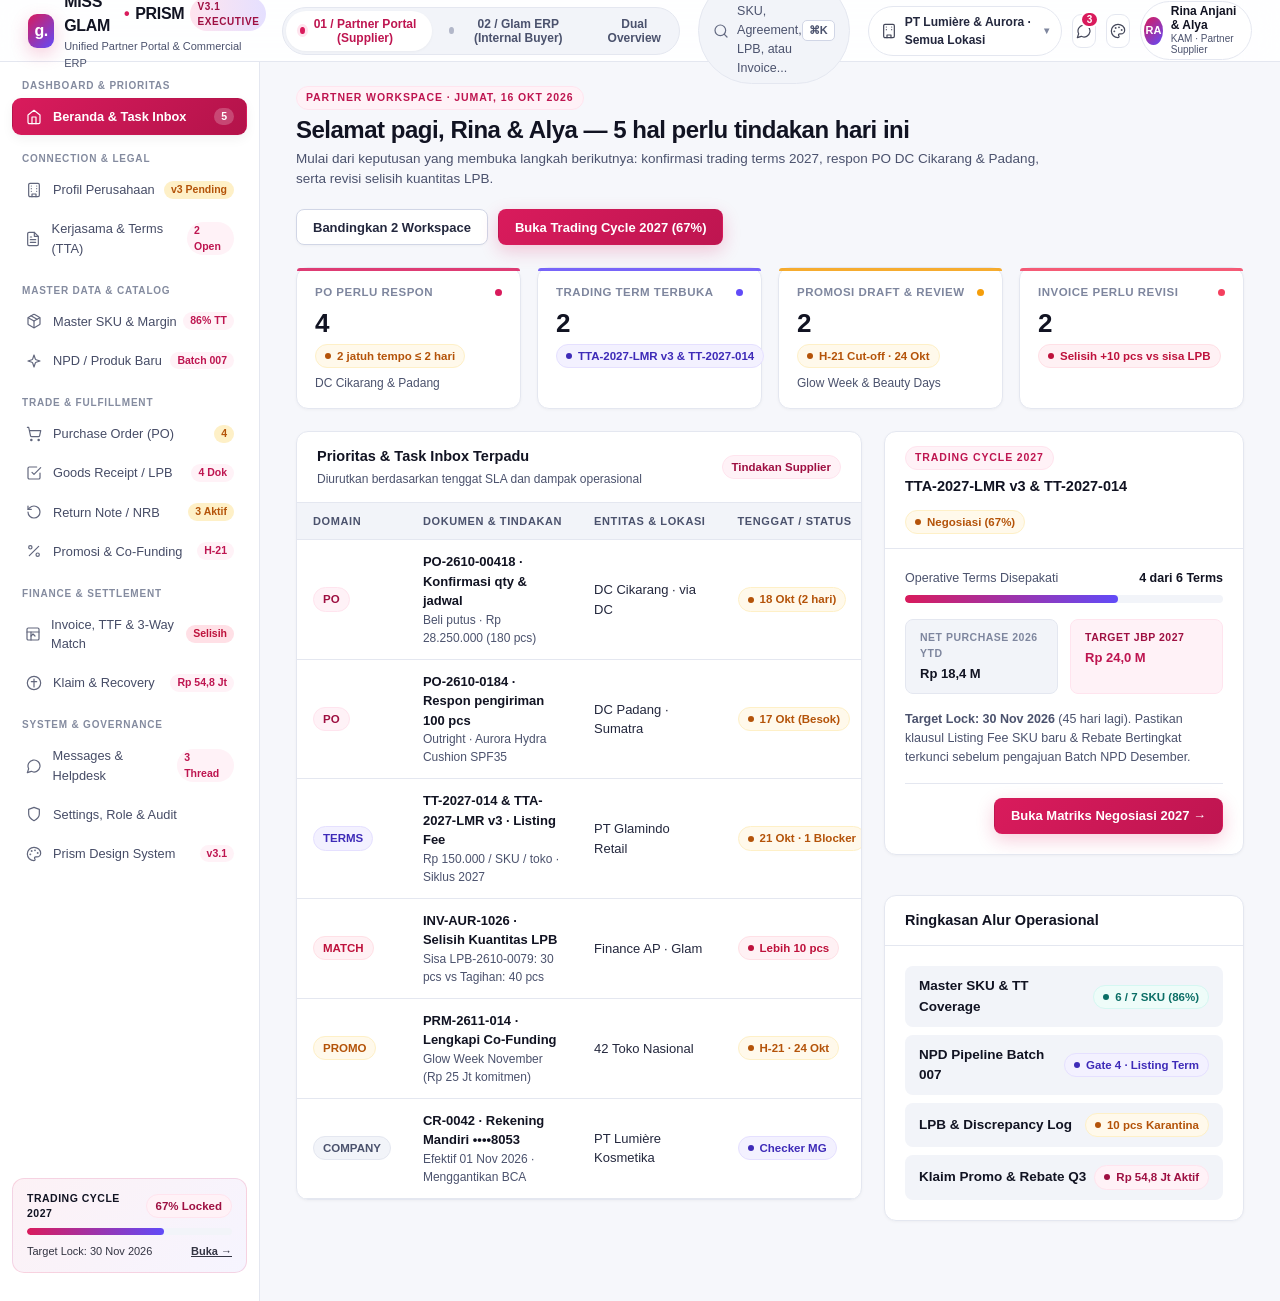
==== commit 45268373: "fix(argon-erp): clean UI layout widths, eliminate elongated buttons/borders, and remove icon clutter" ====
--- a/static/argon-glam-erp/index.html
+++ b/static/argon-glam-erp/index.html
@@ -6,27 +6,28 @@
   <title>glam. Prism — Unified B2B Partner Portal & Commercial ERP</title>
   <style>
     /* ==========================================================================
-       GLAM PRISM DESIGN SYSTEM v3.0
-       Clean, Modern, Controlled-Colorful Palette (2 Core Hues + Semantic Trio + Crisp Neutrals)
+       GLAM PRISM DESIGN SYSTEM v3.1 (Executive Clean Edition)
+       Controlled-Colorful Palette: 2 Core Hues + Semantic Trio + Crisp Neutrals
+       Refined Layout Proportions, Natural Button Sizing, Clean Minimal Line Icons
        ========================================================================== */
     :root {
       /* Surface & Canvas Neutrals */
       --bg-canvas: #F6F7FB;
       --bg-surface: #FFFFFF;
       --bg-elevated: #FFFFFF;
-      --bg-subtle: #F0F2F8;
-      --bg-glass: rgba(255, 255, 255, 0.86);
+      --bg-subtle: #F2F4F9;
+      --bg-glass: rgba(255, 255, 255, 0.88);
 
       /* Typography & Ink Hierarchy */
       --ink-950: #111322;
       --ink-800: #23273D;
-      --ink-600: #505672;
-      --ink-400: #848B9F;
+      --ink-600: #4B526D;
+      --ink-400: #7E869E;
       --ink-300: #B2B7C9;
 
       /* Borders & Dividers */
-      --border-light: #E5E8F2;
-      --border-medium: #D3D8E8;
+      --border-light: #E4E7F0;
+      --border-medium: #D1D6E6;
       --border-focus: #D91B5C;
 
       /* Core Hue 1: Electric Berry / Modern Mulberry (Primary Brand) */
@@ -66,9 +67,9 @@
       --coral-100: #FFE0E6;
       --coral-50:  #FFF1F4;
 
-      /* Sidebar Dynamic Tokens (Default: Partner Light Mode) */
+      /* Sidebar Dynamic Tokens */
       --sidebar-bg: #FFFFFF;
-      --sidebar-border: #E5E8F2;
+      --sidebar-border: #E4E7F0;
       --sidebar-text: #464C66;
       --sidebar-muted: #848B9F;
       --sidebar-hover-bg: #FFF2F7;
@@ -85,22 +86,21 @@
       --radius-xl: 22px;
       --radius-pill: 9999px;
 
-      --shadow-xs: 0 1px 2px rgba(17, 19, 34, 0.04);
-      --shadow-sm: 0 4px 12px rgba(17, 19, 34, 0.05), 0 1px 3px rgba(17, 19, 34, 0.03);
-      --shadow-md: 0 10px 26px rgba(17, 19, 34, 0.08), 0 2px 6px rgba(17, 19, 34, 0.04);
-      --shadow-lg: 0 20px 44px rgba(17, 19, 34, 0.14), 0 4px 12px rgba(17, 19, 34, 0.06);
-      --shadow-berry: 0 8px 20px rgba(217, 27, 92, 0.25);
-      --shadow-indigo: 0 8px 20px rgba(97, 75, 248, 0.25);
-
-      /* Motion & Animation Curves */
+      --shadow-xs: 0 1px 3px rgba(17, 19, 34, 0.04);
+      --shadow-sm: 0 4px 12px rgba(17, 19, 34, 0.05), 0 1px 3px rgba(17, 19, 34, 0.02);
+      --shadow-md: 0 10px 24px rgba(17, 19, 34, 0.07), 0 2px 6px rgba(17, 19, 34, 0.03);
+      --shadow-lg: 0 20px 40px rgba(17, 19, 34, 0.12), 0 4px 12px rgba(17, 19, 34, 0.05);
+      --shadow-berry: 0 6px 18px rgba(217, 27, 92, 0.22);
+      --shadow-indigo: 0 6px 18px rgba(97, 75, 248, 0.22);
+
+      /* Motion */
       --ease-spring: cubic-bezier(0.22, 1, 0.36, 1);
       --ease-bounce: cubic-bezier(0.34, 1.56, 0.64, 1);
       --duration-fast: 160ms;
-      --duration-normal: 280ms;
-      --duration-slow: 450ms;
-    }
-
-    /* Glam ERP Mode Theme Overrides */
+      --duration-normal: 260ms;
+    }
+
+    /* Glam ERP Dark Mode Overrides */
     body.mode-erp {
       --sidebar-bg: #131524;
       --sidebar-border: #252942;
@@ -123,14 +123,13 @@
       font-family: 'Inter', -apple-system, BlinkMacSystemFont, 'Plus Jakarta Sans', 'Segoe UI', Roboto, sans-serif;
       background-color: var(--bg-canvas);
       color: var(--ink-950);
-      font-size: 14px;
+      font-size: 13.5px;
       line-height: 1.5;
       overflow-x: hidden;
       -webkit-font-smoothing: antialiased;
       transition: background-color var(--duration-normal) var(--ease-spring);
     }
 
-    /* Tabular numbers for all metrics, currency, and IDs */
     .tabular, td, .kpi-value, .badge-num, .mono {
       font-variant-numeric: tabular-nums;
     }
@@ -139,13 +138,11 @@
       font-size: 12px;
     }
 
-    /* ==========================================================================
-       KEYFRAME ANIMATIONS & INTERACTIVE TRANSITIONS
-       ========================================================================== */
+    /* ANIMATIONS */
     @keyframes fadeSlideUp {
       from {
         opacity: 0;
-        transform: translateY(14px) scale(0.99);
+        transform: translateY(12px) scale(0.995);
       }
       to {
         opacity: 1;
@@ -155,34 +152,24 @@
 
     @keyframes pulseGlow {
       0%, 100% { box-shadow: 0 0 0 0 rgba(217, 27, 92, 0.35); }
-      50% { box-shadow: 0 0 0 7px rgba(217, 27, 92, 0); }
-    }
-
-    @keyframes floatSlow {
-      0%, 100% { transform: translateY(0px); }
-      50% { transform: translateY(-4px); }
-    }
-
-    @keyframes shimmerSweep {
-      0% { background-position: -200% 0; }
-      100% { background-position: 200% 0; }
+      50% { box-shadow: 0 0 0 6px rgba(217, 27, 92, 0); }
     }
 
     .animate-in {
-      animation: fadeSlideUp 0.38s var(--ease-spring) forwards;
-    }
-    .stagger-1 { animation-delay: 40ms; opacity: 0; }
-    .stagger-2 { animation-delay: 80ms; opacity: 0; }
-    .stagger-3 { animation-delay: 120ms; opacity: 0; }
-    .stagger-4 { animation-delay: 160ms; opacity: 0; }
+      animation: fadeSlideUp 0.32s var(--ease-spring) forwards;
+    }
+    .stagger-1 { animation-delay: 30ms; opacity: 0; }
+    .stagger-2 { animation-delay: 60ms; opacity: 0; }
+    .stagger-3 { animation-delay: 90ms; opacity: 0; }
+    .stagger-4 { animation-delay: 120ms; opacity: 0; }
 
     /* ==========================================================================
        APP SHELL LAYOUT
        ========================================================================== */
     .app-shell {
       display: grid;
-      grid-template-columns: 268px 1fr;
-      grid-template-rows: 64px 1fr;
+      grid-template-columns: 260px 1fr;
+      grid-template-rows: 62px 1fr;
       min-height: 100vh;
     }
 
@@ -196,18 +183,18 @@
       display: flex;
       align-items: center;
       justify-content: space-between;
-      padding: 0 24px;
+      padding: 0 28px;
       position: sticky;
       top: 0;
       z-index: 40;
-      gap: 16px;
+      gap: 18px;
     }
 
     .brand-cluster {
       display: flex;
       align-items: center;
-      gap: 14px;
-      min-width: 244px;
+      gap: 12px;
+      min-width: 236px;
     }
 
     .brand-logo {
@@ -220,35 +207,33 @@
     }
 
     .brand-mark {
-      width: 36px;
-      height: 36px;
-      border-radius: 10px;
+      width: 34px;
+      height: 34px;
+      border-radius: 9px;
       background: linear-gradient(135deg, var(--berry-500) 0%, var(--indigo-500) 100%);
       display: flex;
       align-items: center;
       justify-content: center;
       color: #fff;
       font-weight: 800;
-      font-size: 17px;
+      font-size: 16px;
       letter-spacing: -0.5px;
       box-shadow: var(--shadow-berry);
       transition: transform var(--duration-normal) var(--ease-bounce);
     }
-
     .brand-logo:hover .brand-mark {
-      transform: rotate(-6deg) scale(1.06);
+      transform: rotate(-5deg) scale(1.05);
     }
 
     .brand-title {
       font-weight: 800;
-      font-size: 17px;
-      letter-spacing: -0.4px;
+      font-size: 16px;
+      letter-spacing: -0.3px;
       color: var(--ink-950);
       display: flex;
       align-items: center;
       gap: 6px;
     }
-
     .brand-title span.dot {
       color: var(--berry-500);
     }
@@ -264,15 +249,15 @@
       color: var(--berry-700);
     }
 
-    /* WORKSPACE MODE SWITCHER (Partner Portal vs Glam ERP) */
+    /* WORKSPACE SWITCHER */
     .workspace-switcher {
       display: inline-flex;
       background: var(--bg-subtle);
-      padding: 4px;
+      padding: 3px;
       border-radius: var(--radius-pill);
       border: 1px solid var(--border-light);
       position: relative;
-      gap: 2px;
+      gap: 3px;
     }
 
     .ws-btn {
@@ -280,7 +265,7 @@
       background: transparent;
       padding: 6px 14px;
       border-radius: var(--radius-pill);
-      font-size: 12.5px;
+      font-size: 12px;
       font-weight: 600;
       color: var(--ink-600);
       cursor: pointer;
@@ -289,7 +274,6 @@
       gap: 7px;
       transition: all var(--duration-normal) var(--ease-spring);
     }
-
     .ws-btn .ws-dot {
       width: 7px;
       height: 7px;
@@ -297,7 +281,6 @@
       background: var(--ink-300);
       transition: all var(--duration-normal) var(--ease-spring);
     }
-
     .ws-btn.active-partner {
       background: var(--bg-surface);
       color: var(--berry-600);
@@ -307,7 +290,6 @@
       background: var(--berry-500);
       box-shadow: 0 0 0 3px var(--berry-100);
     }
-
     .ws-btn.active-erp {
       background: var(--ink-950);
       color: #FFFFFF;
@@ -318,27 +300,31 @@
       box-shadow: 0 0 0 3px rgba(97, 75, 248, 0.35);
     }
 
-    /* COMMAND SEARCH BAR */
+    /* SEARCH TRIGGER */
     .search-trigger {
       flex: 1;
-      max-width: 390px;
+      max-width: 380px;
       background: var(--bg-subtle);
       border: 1px solid var(--border-light);
       border-radius: var(--radius-pill);
-      padding: 7px 14px;
+      padding: 6px 14px;
       display: flex;
       align-items: center;
       justify-content: space-between;
       color: var(--ink-600);
-      font-size: 13px;
+      font-size: 12.5px;
       cursor: pointer;
       transition: all var(--duration-fast) var(--ease-spring);
     }
-
     .search-trigger:hover {
       border-color: var(--berry-400);
       background: var(--bg-surface);
       box-shadow: 0 0 0 3px var(--berry-50);
+    }
+    .search-prompt {
+      display: flex;
+      align-items: center;
+      gap: 8px;
     }
 
     .kbd-shortcut {
@@ -351,7 +337,7 @@
       color: var(--ink-600);
     }
 
-    /* TOP RIGHT CONTROLS */
+    /* TOPBAR ACTIONS */
     .topbar-actions {
       display: flex;
       align-items: center;
@@ -366,7 +352,7 @@
       border-radius: var(--radius-pill);
       background: var(--bg-surface);
       border: 1px solid var(--border-light);
-      font-size: 12.5px;
+      font-size: 12px;
       font-weight: 600;
       color: var(--ink-800);
       cursor: pointer;
@@ -379,9 +365,9 @@
 
     .icon-btn {
       position: relative;
-      width: 36px;
-      height: 36px;
-      border-radius: 10px;
+      width: 34px;
+      height: 34px;
+      border-radius: 9px;
       border: 1px solid var(--border-light);
       background: var(--bg-surface);
       display: flex;
@@ -392,12 +378,11 @@
       transition: all var(--duration-fast) var(--ease-spring);
     }
     .icon-btn:hover {
-      transform: translateY(-2px);
+      transform: translateY(-1px);
       border-color: var(--berry-400);
       color: var(--berry-600);
       box-shadow: var(--shadow-xs);
     }
-
     .notif-badge {
       position: absolute;
       top: -4px;
@@ -414,8 +399,8 @@
     .persona-chip {
       display: flex;
       align-items: center;
-      gap: 9px;
-      padding: 4px 10px 4px 4px;
+      gap: 8px;
+      padding: 3px 10px 3px 3px;
       border-radius: var(--radius-pill);
       background: var(--bg-surface);
       border: 1px solid var(--border-light);
@@ -426,7 +411,6 @@
       box-shadow: var(--shadow-xs);
       border-color: var(--border-medium);
     }
-
     .avatar-circle {
       width: 28px;
       height: 28px;
@@ -439,7 +423,6 @@
       align-items: center;
       justify-content: center;
     }
-
     .persona-meta {
       display: flex;
       flex-direction: column;
@@ -451,50 +434,50 @@
       color: var(--ink-950);
     }
     .persona-role {
-      font-size: 10.5px;
+      font-size: 10px;
       color: var(--ink-600);
     }
 
     /* ==========================================================================
-       LEFT NAVIGATION SIDEBAR
+       SIDEBAR & LINE SVG ICONS
        ========================================================================== */
     .sidebar {
       background: var(--sidebar-bg);
       border-right: 1px solid var(--sidebar-border);
-      padding: 18px 14px 28px;
+      padding: 16px 12px 28px;
       display: flex;
       flex-direction: column;
-      gap: 18px;
+      gap: 16px;
       overflow-y: auto;
       transition: background-color var(--duration-normal) var(--ease-spring),
                   border-color var(--duration-normal) var(--ease-spring);
     }
 
     .nav-group-label {
-      font-size: 10.5px;
+      font-size: 10px;
       font-weight: 700;
       text-transform: uppercase;
       letter-spacing: 0.8px;
       color: var(--sidebar-muted);
       padding: 0 10px;
-      margin-bottom: 6px;
+      margin-bottom: 5px;
     }
 
     .nav-list {
       list-style: none;
       display: flex;
       flex-direction: column;
-      gap: 3px;
+      gap: 2px;
     }
 
     .nav-item {
       display: flex;
       align-items: center;
       justify-content: space-between;
-      padding: 9px 12px;
-      border-radius: 10px;
+      padding: 8px 12px;
+      border-radius: 9px;
       color: var(--sidebar-text);
-      font-size: 13px;
+      font-size: 12.8px;
       font-weight: 500;
       cursor: pointer;
       transition: all var(--duration-fast) var(--ease-spring);
@@ -514,36 +497,50 @@
       display: inline-flex;
       align-items: center;
       justify-content: center;
-      font-size: 14px;
+      color: inherit;
+    }
+
+    .nav-svg {
+      width: 16px;
+      height: 16px;
+      stroke: currentColor;
+      stroke-width: 1.8;
+      fill: none;
+      stroke-linecap: round;
+      stroke-linejoin: round;
+      flex-shrink: 0;
       opacity: 0.85;
-      transition: transform var(--duration-fast) var(--ease-bounce);
+      transition: transform var(--duration-fast) var(--ease-spring), opacity var(--duration-fast);
     }
 
     .nav-item:hover {
       background: var(--sidebar-hover-bg);
       color: var(--active-accent);
-      transform: translateX(3px);
+      transform: translateX(2px);
     }
     body.mode-erp .nav-item:hover {
       color: #FFFFFF;
     }
-    .nav-item:hover .nav-icon {
-      transform: scale(1.15);
-    }
-
+    .nav-item:hover .nav-svg {
+      opacity: 1;
+      transform: scale(1.08);
+    }
     .nav-item.active {
       background: var(--sidebar-active-bg);
       color: var(--sidebar-active-text);
       font-weight: 600;
       box-shadow: var(--shadow-sm);
     }
+    .nav-item.active .nav-svg {
+      opacity: 1;
+    }
     .nav-item.active .nav-badge {
       background: rgba(255, 255, 255, 0.22);
       color: #FFFFFF;
     }
 
     .nav-badge {
-      font-size: 11px;
+      font-size: 10.5px;
       font-weight: 700;
       padding: 1px 7px;
       border-radius: var(--radius-pill);
@@ -555,7 +552,6 @@
       background: rgba(255, 255, 255, 0.1);
       color: #E5E0FF;
     }
-
     .nav-badge.warn {
       background: var(--amber-100);
       color: var(--amber-700);
@@ -567,23 +563,23 @@
 
     .sidebar-footer-card {
       margin-top: auto;
-      padding: 14px;
+      padding: 12px 14px;
       border-radius: var(--radius-md);
-      background: linear-gradient(135deg, rgba(217, 27, 92, 0.08) 0%, rgba(97, 75, 248, 0.08) 100%);
-      border: 1px solid rgba(217, 27, 92, 0.18);
+      background: linear-gradient(135deg, rgba(217, 27, 92, 0.06) 0%, rgba(97, 75, 248, 0.06) 100%);
+      border: 1px solid rgba(217, 27, 92, 0.15);
     }
     body.mode-erp .sidebar-footer-card {
-      background: rgba(255, 255, 255, 0.05);
+      background: rgba(255, 255, 255, 0.04);
       border-color: rgba(255, 255, 255, 0.12);
       color: #fff;
     }
 
     /* ==========================================================================
-       MAIN CONTENT CANVAS & COMPONENTS
+       MAIN CONTENT CANVAS & COMPONENT SYSTEM
        ========================================================================== */
     .main-canvas {
-      padding: 28px 32px 64px;
-      max-width: 1440px;
+      padding: 24px 36px 60px;
+      max-width: 1560px;
       width: 100%;
       margin: 0 auto;
     }
@@ -594,7 +590,7 @@
       align-items: flex-start;
       justify-content: space-between;
       gap: 20px;
-      margin-bottom: 24px;
+      margin-bottom: 22px;
       flex-wrap: wrap;
     }
 
@@ -602,15 +598,15 @@
       display: inline-flex;
       align-items: center;
       gap: 6px;
-      font-size: 11px;
+      font-size: 10.5px;
       font-weight: 700;
       text-transform: uppercase;
       letter-spacing: 0.9px;
       color: var(--berry-600);
       background: var(--berry-50);
-      padding: 4px 10px;
+      padding: 3px 9px;
       border-radius: var(--radius-pill);
-      margin-bottom: 8px;
+      margin-bottom: 6px;
       border: 1px solid var(--berry-100);
     }
     body.mode-erp .eyebrow {
@@ -620,18 +616,18 @@
     }
 
     .page-title {
-      font-size: 26px;
+      font-size: 24px;
       font-weight: 800;
-      letter-spacing: -0.6px;
+      letter-spacing: -0.5px;
       color: var(--ink-950);
       line-height: 1.2;
     }
 
     .page-subtitle {
-      font-size: 14px;
+      font-size: 13.5px;
       color: var(--ink-600);
       margin-top: 4px;
-      max-width: 680px;
+      max-width: 760px;
     }
 
     .header-actions {
@@ -641,13 +637,14 @@
       flex-wrap: wrap;
     }
 
-    /* Buttons */
+    /* Refined Natural Buttons */
     .btn {
       display: inline-flex;
       align-items: center;
       justify-content: center;
-      gap: 8px;
-      padding: 9px 16px;
+      gap: 7px;
+      padding: 8px 16px;
+      min-height: 36px;
       border-radius: var(--radius-sm);
       font-size: 13px;
       font-weight: 600;
@@ -656,10 +653,10 @@
       transition: all var(--duration-fast) var(--ease-spring);
       text-decoration: none;
       white-space: nowrap;
-    }
-
+      width: auto;
+    }
     .btn:active {
-      transform: scale(0.97);
+      transform: scale(0.98);
     }
 
     .btn-primary {
@@ -668,8 +665,8 @@
       box-shadow: var(--shadow-berry);
     }
     .btn-primary:hover {
-      transform: translateY(-2px);
-      box-shadow: 0 12px 24px rgba(217, 27, 92, 0.34);
+      transform: translateY(-1px);
+      box-shadow: 0 8px 20px rgba(217, 27, 92, 0.3);
     }
 
     .btn-indigo {
@@ -678,8 +675,8 @@
       box-shadow: var(--shadow-indigo);
     }
     .btn-indigo:hover {
-      transform: translateY(-2px);
-      box-shadow: 0 12px 24px rgba(97, 75, 248, 0.34);
+      transform: translateY(-1px);
+      box-shadow: 0 8px 20px rgba(97, 75, 248, 0.3);
     }
 
     .btn-secondary {
@@ -707,6 +704,7 @@
       background: transparent;
       color: var(--berry-600);
       padding: 6px 10px;
+      min-height: 30px;
     }
     .btn-ghost:hover {
       background: var(--berry-50);
@@ -715,29 +713,28 @@
     .btn-sm {
       padding: 5px 11px;
       font-size: 12px;
+      min-height: 28px;
       border-radius: 6px;
     }
 
-    /* KPI GRID */
+    /* KPI METRICS (Clean Minimal Indicator Style) */
     .kpi-grid {
       display: grid;
-      grid-template-columns: repeat(4, 1fr);
+      grid-template-columns: repeat(4, minmax(0, 1fr));
       gap: 16px;
-      margin-bottom: 24px;
+      margin-bottom: 22px;
     }
 
     .kpi-card {
       background: var(--bg-surface);
       border-radius: var(--radius-md);
-      padding: 18px 20px;
+      padding: 16px 18px;
       border: 1px solid var(--border-light);
       box-shadow: var(--shadow-xs);
       position: relative;
-      overflow: hidden;
       transition: all var(--duration-normal) var(--ease-spring);
       cursor: pointer;
     }
-
     .kpi-card::before {
       content: '';
       position: absolute;
@@ -747,7 +744,8 @@
       height: 3px;
       background: var(--berry-500);
       opacity: 0.85;
-      transition: height var(--duration-fast) ease;
+      border-top-left-radius: var(--radius-md);
+      border-top-right-radius: var(--radius-md);
     }
     .kpi-card.indigo::before { background: var(--indigo-500); }
     .kpi-card.teal::before { background: var(--teal-500); }
@@ -755,7 +753,7 @@
     .kpi-card.coral::before { background: var(--coral-500); }
 
     .kpi-card:hover {
-      transform: translateY(-4px);
+      transform: translateY(-3px);
       box-shadow: var(--shadow-md);
       border-color: var(--border-medium);
     }
@@ -764,35 +762,32 @@
       display: flex;
       align-items: center;
       justify-content: space-between;
-      margin-bottom: 10px;
+      margin-bottom: 8px;
     }
 
     .kpi-label {
-      font-size: 12.5px;
+      font-size: 11.5px;
       font-weight: 600;
-      color: var(--ink-600);
-    }
-
-    .kpi-icon-pill {
-      width: 32px;
-      height: 32px;
-      border-radius: 8px;
-      display: flex;
-      align-items: center;
-      justify-content: center;
-      font-size: 15px;
-      background: var(--berry-50);
-      color: var(--berry-600);
-    }
-    .kpi-card.indigo .kpi-icon-pill { background: var(--indigo-50); color: var(--indigo-600); }
-    .kpi-card.teal .kpi-icon-pill { background: var(--teal-50); color: var(--teal-600); }
-    .kpi-card.amber .kpi-icon-pill { background: var(--amber-50); color: var(--amber-600); }
-    .kpi-card.coral .kpi-icon-pill { background: var(--coral-50); color: var(--coral-600); }
+      text-transform: uppercase;
+      letter-spacing: 0.5px;
+      color: var(--ink-400);
+    }
+
+    .kpi-indicator {
+      width: 7px;
+      height: 7px;
+      border-radius: 50%;
+      background: var(--berry-500);
+    }
+    .kpi-card.indigo .kpi-indicator { background: var(--indigo-500); }
+    .kpi-card.teal .kpi-indicator { background: var(--teal-500); }
+    .kpi-card.amber .kpi-indicator { background: var(--amber-500); }
+    .kpi-card.coral .kpi-indicator { background: var(--coral-500); }
 
     .kpi-value {
-      font-size: 28px;
+      font-size: 26px;
       font-weight: 800;
-      letter-spacing: -0.8px;
+      letter-spacing: -0.6px;
       color: var(--ink-950);
       line-height: 1.1;
       margin-bottom: 6px;
@@ -804,6 +799,7 @@
       display: flex;
       align-items: center;
       gap: 6px;
+      flex-wrap: wrap;
     }
 
     /* CARDS & PANELS */
@@ -821,7 +817,7 @@
     }
 
     .card-header {
-      padding: 16px 20px;
+      padding: 14px 20px;
       border-bottom: 1px solid var(--border-light);
       display: flex;
       align-items: center;
@@ -831,7 +827,7 @@
     }
 
     .card-title {
-      font-size: 15px;
+      font-size: 14.5px;
       font-weight: 700;
       color: var(--ink-950);
       display: flex;
@@ -840,7 +836,7 @@
     }
 
     .card-subtitle {
-      font-size: 12.5px;
+      font-size: 12px;
       color: var(--ink-600);
       margin-top: 2px;
     }
@@ -849,25 +845,42 @@
       padding: 20px;
     }
 
-    /* SPLIT LAYOUTS */
+    .card-actions {
+      display: flex;
+      align-items: center;
+      justify-content: flex-end;
+      gap: 10px;
+      margin-top: 16px;
+      padding-top: 14px;
+      border-top: 1px solid var(--border-light);
+    }
+
+    /* SPLIT GRID PROPORTIONS */
     .split-grid {
       display: grid;
-      grid-template-columns: 1.65fr 1fr;
-      gap: 20px;
+      grid-template-columns: minmax(0, 1.85fr) minmax(360px, 1.15fr);
+      gap: 22px;
+      align-items: start;
+    }
+    .split-wide-table {
+      display: grid;
+      grid-template-columns: minmax(0, 2.1fr) minmax(330px, 0.9fr);
+      gap: 22px;
       align-items: start;
     }
     .split-equal {
       display: grid;
-      grid-template-columns: 1fr 1fr;
-      gap: 20px;
-    }
-
-    /* BADGES & STATUS PILLS */
+      grid-template-columns: repeat(2, minmax(0, 1fr));
+      gap: 22px;
+      align-items: start;
+    }
+
+    /* CLEAN STATUS BADGES */
     .badge {
       display: inline-flex;
       align-items: center;
-      gap: 5px;
-      padding: 3px 10px;
+      gap: 6px;
+      padding: 3px 9px;
       border-radius: var(--radius-pill);
       font-size: 11.5px;
       font-weight: 600;
@@ -879,6 +892,7 @@
       height: 6px;
       border-radius: 50%;
       background: currentColor;
+      flex-shrink: 0;
     }
 
     .badge-teal {
@@ -916,12 +930,14 @@
     .table-wrap {
       width: 100%;
       overflow-x: auto;
+      -webkit-overflow-scrolling: touch;
     }
 
     table {
       width: 100%;
       border-collapse: collapse;
       text-align: left;
+      font-size: 13px;
     }
 
     th {
@@ -931,15 +947,14 @@
       letter-spacing: 0.6px;
       color: var(--ink-600);
       background: var(--bg-subtle);
-      padding: 11px 16px;
+      padding: 10px 16px;
       border-bottom: 1px solid var(--border-light);
       white-space: nowrap;
     }
 
     td {
-      padding: 13px 16px;
+      padding: 12px 16px;
       border-bottom: 1px solid var(--border-light);
-      font-size: 13px;
       color: var(--ink-800);
       vertical-align: middle;
       transition: background-color var(--duration-fast) ease;
@@ -962,18 +977,18 @@
       font-weight: 600;
     }
 
-    /* FILTER PILL BAR */
+    /* FILTER PILLS */
     .filter-bar {
       display: flex;
       align-items: center;
-      gap: 8px;
+      gap: 7px;
       flex-wrap: wrap;
     }
 
     .filter-pill {
-      padding: 6px 13px;
+      padding: 5px 12px;
       border-radius: var(--radius-pill);
-      font-size: 12px;
+      font-size: 11.5px;
       font-weight: 600;
       color: var(--ink-600);
       background: var(--bg-subtle);
@@ -991,47 +1006,48 @@
       box-shadow: var(--shadow-xs);
     }
 
-    /* HORIZONTAL LIFECYCLE STEPPER */
+    /* STEPPER */
     .stepper {
-      display: grid;
-      grid-template-columns: repeat(auto-fit, minmax(120px, 1fr));
-      gap: 10px;
-      padding: 16px 20px;
-      background: linear-gradient(90deg, var(--berry-50) 0%, var(--indigo-50) 100%);
+      display: flex;
+      gap: 8px;
+      padding: 14px 20px;
+      background: var(--bg-surface);
       border-bottom: 1px solid var(--border-light);
+      overflow-x: auto;
     }
 
     .step-node {
       display: flex;
       align-items: center;
-      gap: 10px;
-      padding: 10px 12px;
+      gap: 9px;
+      padding: 8px 12px;
       border-radius: var(--radius-sm);
-      background: rgba(255, 255, 255, 0.75);
+      background: var(--bg-subtle);
       border: 1px solid var(--border-light);
+      flex: 1;
+      min-width: 130px;
       transition: all var(--duration-normal) var(--ease-spring);
     }
     .step-node.done {
       border-color: var(--teal-500);
-      background: var(--bg-surface);
+      background: var(--teal-50);
     }
     .step-node.current {
       border-color: var(--berry-500);
-      background: var(--bg-surface);
-      box-shadow: var(--shadow-sm);
-      transform: translateY(-2px);
+      background: var(--berry-50);
+      box-shadow: var(--shadow-xs);
     }
 
     .step-index {
-      width: 24px;
-      height: 24px;
+      width: 22px;
+      height: 22px;
       border-radius: 50%;
       font-size: 11px;
       font-weight: 700;
       display: flex;
       align-items: center;
       justify-content: center;
-      background: var(--bg-subtle);
+      background: var(--bg-surface);
       color: var(--ink-600);
       flex-shrink: 0;
     }
@@ -1042,7 +1058,6 @@
     .step-node.current .step-index {
       background: var(--berry-500);
       color: #fff;
-      animation: pulseGlow 2s infinite;
     }
 
     .step-label {
@@ -1052,14 +1067,14 @@
       line-height: 1.2;
     }
     .step-desc {
-      font-size: 10.5px;
+      font-size: 10px;
       color: var(--ink-600);
     }
 
     /* PROGRESS BARS */
     .progress-track {
       width: 100%;
-      height: 8px;
+      height: 7px;
       background: var(--bg-subtle);
       border-radius: var(--radius-pill);
       overflow: hidden;
@@ -1068,10 +1083,65 @@
       height: 100%;
       border-radius: var(--radius-pill);
       background: linear-gradient(90deg, var(--berry-500), var(--indigo-500));
-      transition: width 0.6s var(--ease-spring);
-    }
-
-    /* SLIDE-OVER CONTEXT DRAWER & MODALS */
+      transition: width 0.5s var(--ease-spring);
+    }
+
+    /* META INFO GRIDS */
+    .meta-grid {
+      display: grid;
+      grid-template-columns: repeat(2, minmax(0, 1fr));
+      gap: 12px;
+    }
+    .meta-item {
+      padding: 10px 14px;
+      background: var(--bg-subtle);
+      border-radius: 8px;
+      border: 1px solid var(--border-light);
+    }
+    .meta-label {
+      font-size: 10.5px;
+      color: var(--ink-400);
+      font-weight: 600;
+      text-transform: uppercase;
+      letter-spacing: 0.5px;
+      margin-bottom: 2px;
+    }
+    .meta-value {
+      font-size: 13px;
+      font-weight: 700;
+      color: var(--ink-950);
+    }
+
+    /* FORMS */
+    .form-group {
+      display: flex;
+      flex-direction: column;
+      gap: 6px;
+      margin-bottom: 14px;
+    }
+    .form-label {
+      font-size: 12px;
+      font-weight: 600;
+      color: var(--ink-800);
+    }
+    .form-input, .form-select, .form-textarea {
+      width: 100%;
+      padding: 8px 12px;
+      border-radius: 8px;
+      border: 1px solid var(--border-medium);
+      background: var(--bg-surface);
+      color: var(--ink-950);
+      font-size: 13px;
+      font-family: inherit;
+      outline: none;
+      transition: border-color var(--duration-fast);
+    }
+    .form-input:focus, .form-select:focus, .form-textarea:focus {
+      border-color: var(--berry-500);
+      box-shadow: 0 0 0 3px var(--berry-50);
+    }
+
+    /* DRAWER & MODALS */
     .drawer-backdrop, .modal-backdrop {
       position: fixed;
       inset: 0;
@@ -1129,7 +1199,6 @@
       transform: translate(-50%, 0) scale(1);
     }
 
-    /* TOAST NOTIFICATION */
     .toast-stack {
       position: fixed;
       bottom: 24px;
@@ -1143,19 +1212,18 @@
     .toast {
       background: var(--ink-950);
       color: #FFFFFF;
-      padding: 12px 18px;
+      padding: 11px 16px;
       border-radius: var(--radius-md);
       box-shadow: var(--shadow-lg);
       display: flex;
       align-items: center;
-      gap: 12px;
+      gap: 10px;
       font-size: 13px;
       font-weight: 500;
       border-left: 4px solid var(--berry-500);
       animation: fadeSlideUp 0.3s var(--ease-bounce) forwards;
     }
 
-    /* DESIGN SYSTEM SWATCHES */
     .swatch-grid {
       display: grid;
       grid-template-columns: repeat(auto-fill, minmax(175px, 1fr));
@@ -1170,11 +1238,11 @@
       transition: all var(--duration-fast) var(--ease-spring);
     }
     .swatch-card:hover {
-      transform: translateY(-4px);
+      transform: translateY(-3px);
       box-shadow: var(--shadow-md);
     }
     .swatch-color {
-      height: 72px;
+      height: 68px;
       width: 100%;
       display: flex;
       align-items: flex-end;
@@ -1185,7 +1253,6 @@
       padding: 10px 12px;
     }
 
-    /* RANGE SLIDER */
     input[type="range"] {
       width: 100%;
       accent-color: var(--berry-500);
@@ -1193,9 +1260,13 @@
     }
 
     /* RESPONSIVE */
+    @media (max-width: 1200px) {
+      .split-grid, .split-wide-table, .split-equal {
+        grid-template-columns: 1fr;
+      }
+    }
     @media (max-width: 1080px) {
       .kpi-grid { grid-template-columns: repeat(2, 1fr); }
-      .split-grid, .split-equal { grid-template-columns: 1fr; }
     }
     @media (max-width: 820px) {
       .app-shell { grid-template-columns: 1fr; }
@@ -1206,9 +1277,7 @@
 <body>
 
   <div class="app-shell">
-    <!-- ======================================================================
-         TOP NAVIGATION & WORKSPACE SWITCHER BAR
-         ====================================================================== -->
+    <!-- TOPBAR -->
     <header class="topbar">
       <div class="brand-cluster">
         <a class="brand-logo" onclick="navigate('home')">
@@ -1216,16 +1285,16 @@
           <div>
             <div class="brand-title">
               MISS GLAM <span class="dot">•</span> PRISM
-              <span class="brand-version-tag">v3.0 Unified</span>
+              <span class="brand-version-tag">v3.1 Executive</span>
             </div>
             <div style="font-size: 11px; color: var(--ink-600);" id="brandSubtext">
-              Partner Workspace & Commercial ERP
+              Unified Partner Portal & Commercial ERP
             </div>
           </div>
         </a>
       </div>
 
-      <!-- Dual Workspace Mode Switcher (Combines Claude & ChatGPT Switchers) -->
+      <!-- Workspace Mode Switcher -->
       <div class="workspace-switcher" role="tablist" aria-label="Workspace Switcher">
         <button class="ws-btn active-partner" id="btnModePartner" onclick="setWorkspaceMode('partner')">
           <span class="ws-dot"></span>
@@ -1236,31 +1305,34 @@
           02 / Glam ERP (Internal Buyer)
         </button>
         <button class="ws-btn" id="btnModePortal" onclick="openOverviewModal()" title="View Dual Workspace Landing Switcher">
-          ⇄ Dual Overview
+          Dual Overview
         </button>
       </div>
 
-      <!-- Global Search Command Trigger -->
+      <!-- Command Search Bar -->
       <div class="search-trigger" onclick="openSearchModal()">
-        <span>🔎 Cari PO, SKU, Agreement TT-2027, LPB, atau Invoice...</span>
+        <span class="search-prompt">
+          <svg class="nav-svg" width="14" height="14" viewBox="0 0 24 24"><circle cx="11" cy="11" r="8"/><path d="m21 21-4.3-4.3"/></svg>
+          <span>Cari PO, SKU, Agreement, LPB, atau Invoice...</span>
+        </span>
         <span class="kbd-shortcut">⌘K</span>
       </div>
 
       <!-- Right Action Cluster -->
       <div class="topbar-actions">
         <div class="context-pill" onclick="cycleEntityContext()" id="entityContextPill" title="Klik untuk ganti konteks entitas">
-          <span>🏢</span>
+          <svg class="nav-svg" width="13" height="13" viewBox="0 0 24 24"><rect width="16" height="20" x="4" y="2" rx="2" ry="2"/><path d="M9 22v-4h6v4"/><path d="M8 6h.01"/><path d="M16 6h.01"/><path d="M8 10h.01"/><path d="M16 10h.01"/></svg>
           <span id="entityContextText">PT Lumière & Aurora · Semua Lokasi</span>
-          <span style="color: var(--ink-400);">▾</span>
+          <span style="color: var(--ink-400); font-size: 10px;">▾</span>
         </div>
 
         <button class="icon-btn" onclick="navigate('messages')" title="Pesan & Diskusi Dokumen">
-          💬
+          <svg class="nav-svg" width="16" height="16" viewBox="0 0 24 24"><path d="M7.9 20A9 9 0 1 0 4 16.1L2 22Z"/></svg>
           <span class="notif-badge" id="msgBadgeCount">3</span>
         </button>
 
         <button class="icon-btn" onclick="navigate('design')" title="Design System & Token Studio">
-          🎨
+          <svg class="nav-svg" width="16" height="16" viewBox="0 0 24 24"><circle cx="13.5" cy="6.5" r=".5" fill="currentColor"/><circle cx="17.5" cy="10.5" r=".5" fill="currentColor"/><circle cx="8.5" cy="7.5" r=".5" fill="currentColor"/><circle cx="6.5" cy="12.5" r=".5" fill="currentColor"/><path d="M12 2C6.5 2 2 6.5 2 12s4.5 10 10 10c.926 0 1.648-.746 1.648-1.688 0-.437-.18-.835-.437-1.125-.29-.289-.438-.652-.438-1.125a1.64 1.64 0 0 1 1.668-1.668h1.996c3.051 0 5.555-2.503 5.555-5.554C21.965 6.012 17.461 2 12 2z"/></svg>
         </button>
 
         <div class="persona-chip" onclick="toggleWorkspaceModeQuick()" title="Klik untuk beralih peran Supplier ⇄ Buyer">
@@ -1273,15 +1345,18 @@
       </div>
     </header>
 
-    <!-- ======================================================================
-         LEFT FUNCTIONAL SIDEBAR (ALL 14 PAGES ACROSS CLAUDE + CHATGPT)
-         ====================================================================== -->
+    <!-- LEFT SIDEBAR -->
     <aside class="sidebar">
       <div>
         <div class="nav-group-label" id="navGroup1">DASHBOARD & PRIORITAS</div>
         <ul class="nav-list">
           <li class="nav-item active" data-page="home" onclick="navigate('home')">
-            <span class="nav-item-left"><span class="nav-icon">⚡</span> <span id="navHomeLabel">Beranda & Task Inbox</span></span>
+            <span class="nav-item-left">
+              <span class="nav-icon">
+                <svg class="nav-svg" viewBox="0 0 24 24"><path d="m3 9 9-7 9 7v11a2 2 0 0 1-2 2H5a2 2 0 0 1-2-2z"/><polyline points="9 22 9 12 15 12 15 22"/></svg>
+              </span>
+              <span id="navHomeLabel">Beranda & Task Inbox</span>
+            </span>
             <span class="nav-badge" id="navHomeBadge">5</span>
           </li>
         </ul>
@@ -1291,11 +1366,21 @@
         <div class="nav-group-label">CONNECTION & LEGAL</div>
         <ul class="nav-list">
           <li class="nav-item" data-page="company" onclick="navigate('company')">
-            <span class="nav-item-left"><span class="nav-icon">🏛️</span> Profil Perusahaan</span>
+            <span class="nav-item-left">
+              <span class="nav-icon">
+                <svg class="nav-svg" viewBox="0 0 24 24"><rect width="16" height="20" x="4" y="2" rx="2" ry="2"/><path d="M9 22v-4h6v4"/><path d="M8 6h.01"/><path d="M16 6h.01"/><path d="M8 10h.01"/><path d="M16 10h.01"/><path d="M8 14h.01"/><path d="M16 14h.01"/></svg>
+              </span>
+              <span>Profil Perusahaan</span>
+            </span>
             <span class="nav-badge warn">v3 Pending</span>
           </li>
           <li class="nav-item" data-page="terms" onclick="navigate('terms')">
-            <span class="nav-item-left"><span class="nav-icon">🤝</span> Kerjasama & Terms (TTA)</span>
+            <span class="nav-item-left">
+              <span class="nav-icon">
+                <svg class="nav-svg" viewBox="0 0 24 24"><path d="M14 2H6a2 2 0 0 0-2 2v16a2 2 0 0 0 2 2h12a2 2 0 0 0 2-2V8z"/><polyline points="14 2 14 8 20 8"/><line x1="16" x2="8" y1="13" y2="13"/><line x1="16" x2="8" y1="17" y2="17"/><polyline points="10 9 9 9 8 9"/></svg>
+              </span>
+              <span>Kerjasama & Terms (TTA)</span>
+            </span>
             <span class="nav-badge" id="navTermsBadge">2 Open</span>
           </li>
         </ul>
@@ -1305,11 +1390,21 @@
         <div class="nav-group-label">MASTER DATA & CATALOG</div>
         <ul class="nav-list">
           <li class="nav-item" data-page="sku" onclick="navigate('sku')">
-            <span class="nav-item-left"><span class="nav-icon">🧴</span> Master SKU & Margin</span>
+            <span class="nav-item-left">
+              <span class="nav-icon">
+                <svg class="nav-svg" viewBox="0 0 24 24"><path d="m7.5 4.27 9 5.15"/><path d="M21 8a2 2 0 0 0-1-1.73l-7-4a2 2 0 0 0-2 0l-7 4A2 2 0 0 0 3 8v8a2 2 0 0 0 1 1.73l7 4a2 2 0 0 0 2 0l7-4A2 2 0 0 0 21 16Z"/><path d="m3.3 7 8.7 5 8.7-5"/><path d="M12 22V12"/></svg>
+              </span>
+              <span>Master SKU & Margin</span>
+            </span>
             <span class="nav-badge">86% TT</span>
           </li>
           <li class="nav-item" data-page="npd" onclick="navigate('npd')">
-            <span class="nav-item-left"><span class="nav-icon">✨</span> NPD / Produk Baru</span>
+            <span class="nav-item-left">
+              <span class="nav-icon">
+                <svg class="nav-svg" viewBox="0 0 24 24"><path d="m12 3-1.912 5.813a2 2 0 0 1-1.275 1.275L3 12l5.813 1.912a2 2 0 0 1 1.275 1.275L12 21l1.912-5.813a2 2 0 0 1 1.275-1.275L21 12l-5.813-1.912a2 2 0 0 1-1.275-1.275L12 3Z"/></svg>
+              </span>
+              <span>NPD / Produk Baru</span>
+            </span>
             <span class="nav-badge">Batch 007</span>
           </li>
         </ul>
@@ -1319,19 +1414,39 @@
         <div class="nav-group-label">TRADE & FULFILLMENT</div>
         <ul class="nav-list">
           <li class="nav-item" data-page="po" onclick="navigate('po')">
-            <span class="nav-item-left"><span class="nav-icon">📦</span> Purchase Order (PO)</span>
+            <span class="nav-item-left">
+              <span class="nav-icon">
+                <svg class="nav-svg" viewBox="0 0 24 24"><circle cx="8" cy="21" r="1"/><circle cx="19" cy="21" r="1"/><path d="M2.05 2.05h2l2.66 12.42a2 2 0 0 0 2 1.58h9.78a2 2 0 0 0 1.95-1.57l1.65-7.43H5.12"/></svg>
+              </span>
+              <span>Purchase Order (PO)</span>
+            </span>
             <span class="nav-badge warn" id="navPoBadge">4</span>
           </li>
           <li class="nav-item" data-page="lpb" onclick="navigate('lpb')">
-            <span class="nav-item-left"><span class="nav-icon">📥</span> Goods Receipt / LPB</span>
+            <span class="nav-item-left">
+              <span class="nav-icon">
+                <svg class="nav-svg" viewBox="0 0 24 24"><polyline points="9 11 12 14 22 4"/><path d="M21 12v7a2 2 0 0 1-2 2H5a2 2 0 0 1-2-2V5a2 2 0 0 1 2-2h11"/></svg>
+              </span>
+              <span>Goods Receipt / LPB</span>
+            </span>
             <span class="nav-badge">4 Dok</span>
           </li>
           <li class="nav-item" data-page="nrb" onclick="navigate('nrb')">
-            <span class="nav-item-left"><span class="nav-icon">↩️</span> Return Note / NRB</span>
+            <span class="nav-item-left">
+              <span class="nav-icon">
+                <svg class="nav-svg" viewBox="0 0 24 24"><path d="M3 12a9 9 0 1 0 9-9 9.75 9.75 0 0 0-6.74 2.74L3 8"/><path d="M3 3v5h5"/></svg>
+              </span>
+              <span>Return Note / NRB</span>
+            </span>
             <span class="nav-badge warn">3 Aktif</span>
           </li>
           <li class="nav-item" data-page="promo" onclick="navigate('promo')">
-            <span class="nav-item-left"><span class="nav-icon">🎯</span> Promosi & Co-Funding</span>
+            <span class="nav-item-left">
+              <span class="nav-icon">
+                <svg class="nav-svg" viewBox="0 0 24 24"><line x1="19" x2="5" y1="5" y2="19"/><circle cx="6.5" cy="6.5" r="2.5"/><circle cx="17.5" cy="17.5" r="2.5"/></svg>
+              </span>
+              <span>Promosi & Co-Funding</span>
+            </span>
             <span class="nav-badge">H-21</span>
           </li>
         </ul>
@@ -1341,11 +1456,21 @@
         <div class="nav-group-label">FINANCE & SETTLEMENT</div>
         <ul class="nav-list">
           <li class="nav-item" data-page="invoice" onclick="navigate('invoice')">
-            <span class="nav-item-left"><span class="nav-icon">🧾</span> Invoice, TTF & 3-Way Match</span>
+            <span class="nav-item-left">
+              <span class="nav-icon">
+                <svg class="nav-svg" viewBox="0 0 24 24"><rect width="18" height="18" x="3" y="3" rx="2"/><path d="M3 9h18"/><path d="M9 21V9"/><path d="m9 15 3-3 3 3"/></svg>
+              </span>
+              <span>Invoice, TTF & 3-Way Match</span>
+            </span>
             <span class="nav-badge danger" id="navInvBadge">Selisih</span>
           </li>
           <li class="nav-item" data-page="claims" onclick="navigate('claims')">
-            <span class="nav-item-left"><span class="nav-icon">💎</span> Klaim & Recovery</span>
+            <span class="nav-item-left">
+              <span class="nav-icon">
+                <svg class="nav-svg" viewBox="0 0 24 24"><circle cx="12" cy="12" r="10"/><path d="M12 6v12"/><path d="M8 10h8"/></svg>
+              </span>
+              <span>Klaim & Recovery</span>
+            </span>
             <span class="nav-badge">Rp 54,8 Jt</span>
           </li>
         </ul>
@@ -1355,53 +1480,64 @@
         <div class="nav-group-label">SYSTEM & GOVERNANCE</div>
         <ul class="nav-list">
           <li class="nav-item" data-page="messages" onclick="navigate('messages')">
-            <span class="nav-item-left"><span class="nav-icon">💬</span> Messages & Helpdesk</span>
+            <span class="nav-item-left">
+              <span class="nav-icon">
+                <svg class="nav-svg" viewBox="0 0 24 24"><path d="M7.9 20A9 9 0 1 0 4 16.1L2 22Z"/></svg>
+              </span>
+              <span>Messages & Helpdesk</span>
+            </span>
             <span class="nav-badge">3 Thread</span>
           </li>
           <li class="nav-item" data-page="audit" onclick="navigate('audit')">
-            <span class="nav-item-left"><span class="nav-icon">🛡️</span> Settings, Role & Audit</span>
+            <span class="nav-item-left">
+              <span class="nav-icon">
+                <svg class="nav-svg" viewBox="0 0 24 24"><path d="M12 22s8-4 8-10V5l-8-3-8 3v7c0 6 8 10 8 10z"/></svg>
+              </span>
+              <span>Settings, Role & Audit</span>
+            </span>
           </li>
           <li class="nav-item" data-page="design" onclick="navigate('design')">
-            <span class="nav-item-left"><span class="nav-icon">🎨</span> Prism Design System</span>
-            <span class="nav-badge">New</span>
+            <span class="nav-item-left">
+              <span class="nav-icon">
+                <svg class="nav-svg" viewBox="0 0 24 24"><circle cx="13.5" cy="6.5" r=".5" fill="currentColor"/><circle cx="17.5" cy="10.5" r=".5" fill="currentColor"/><circle cx="8.5" cy="7.5" r=".5" fill="currentColor"/><circle cx="6.5" cy="12.5" r=".5" fill="currentColor"/><path d="M12 2C6.5 2 2 6.5 2 12s4.5 10 10 10c.926 0 1.648-.746 1.648-1.688 0-.437-.18-.835-.437-1.125-.29-.289-.438-.652-.438-1.125a1.64 1.64 0 0 1 1.668-1.668h1.996c3.051 0 5.555-2.503 5.555-5.554C21.965 6.012 17.461 2 12 2z"/></svg>
+              </span>
+              <span>Prism Design System</span>
+            </span>
+            <span class="nav-badge">v3.1</span>
           </li>
         </ul>
       </div>
 
       <div class="sidebar-footer-card">
         <div style="display:flex; align-items:center; justify-content:space-between; margin-bottom:6px;">
-          <span style="font-size:11px; font-weight:700; text-transform:uppercase; letter-spacing:0.5px;">Trading Cycle 2027</span>
+          <span style="font-size:10.5px; font-weight:700; text-transform:uppercase; letter-spacing:0.5px;">Trading Cycle 2027</span>
           <span class="badge badge-berry" id="sidebarCyclePct">67% Locked</span>
         </div>
         <div class="progress-track" style="margin-bottom:8px;">
           <div class="progress-fill" id="sidebarCycleBar" style="width: 67%;"></div>
         </div>
-        <div style="font-size:11.5px; opacity:0.85; display:flex; justify-content:space-between;">
+        <div style="font-size:11px; opacity:0.85; display:flex; justify-content:space-between;">
           <span>Target Lock: 30 Nov 2026</span>
           <a style="color:inherit; font-weight:700; cursor:pointer; text-decoration:underline;" onclick="navigate('terms')">Buka →</a>
         </div>
       </div>
     </aside>
 
-    <!-- ======================================================================
-         DYNAMIC MAIN VIEWPORT
-         ====================================================================== -->
+    <!-- DYNAMIC MAIN VIEWPORT -->
     <main class="main-canvas" id="mainViewport">
       <!-- Populated dynamically via JS -->
     </main>
   </div>
 
-  <!-- ========================================================================
-       SLIDE-OVER CONTEXTUAL INSPECTOR DRAWER
-       ======================================================================== -->
+  <!-- SLIDE-OVER CONTEXT DRAWER -->
   <div class="drawer-backdrop" id="drawerBackdrop" onclick="closeDrawer(event)">
     <div class="context-drawer" onclick="event.stopPropagation()">
       <div class="card-header" style="background: var(--bg-subtle);">
         <div>
           <span class="eyebrow" id="drawerEyebrow">DETAIL INSPECTOR</span>
-          <h3 class="card-title" id="drawerTitle" style="font-size: 18px;">Document Title</h3>
-        </div>
-        <button class="icon-btn" onclick="closeDrawer()">✕</button>
+          <h3 class="card-title" id="drawerTitle" style="font-size: 16px;">Document Title</h3>
+        </div>
+        <button class="btn btn-sm btn-secondary" onclick="closeDrawer()">✕</button>
       </div>
       <div class="card-body" id="drawerBody" style="overflow-y: auto; flex: 1;">
         <!-- Dynamic Drawer Content -->
@@ -1413,9 +1549,7 @@
     </div>
   </div>
 
-  <!-- ========================================================================
-       COMMAND PALETTE / DUAL WORKSPACE MODAL
-       ======================================================================== -->
+  <!-- COMMAND PALETTE / OVERVIEW MODAL -->
   <div class="modal-backdrop" id="modalBackdrop" onclick="closeModal(event)">
     <div class="command-modal" onclick="event.stopPropagation()" id="modalContent">
       <!-- Dynamic Modal Content -->
@@ -1425,9 +1559,7 @@
   <!-- TOAST CONTAINER -->
   <div class="toast-stack" id="toastStack"></div>
 
-  <!-- ========================================================================
-       APPLICATION STATE & INTERACTIVE CONTROLLERS
-       ======================================================================== -->
+  <!-- JAVASCRIPT CONTROLLERS -->
   <script>
     const state = {
       mode: 'partner', // 'partner' | 'erp'
@@ -1439,7 +1571,6 @@
         'PT Aurora Beauty Indonesia (P-0014) · DC Padang & Bukittinggi',
         'PT Glamindo Retail Nusantara (Internal Buyer View)'
       ],
-      // Interactive state mutations
       listingFeeConfirmed: false,
       bankAccountApproved: false,
       invoiceQtyRevised: false,
@@ -1490,15 +1621,12 @@
       ]
     };
 
-    /* ==========================================================================
-       UTILITY & TOAST HELPERS
-       ========================================================================== */
     function showToast(message, accent = 'var(--berry-500)') {
       const stack = document.getElementById('toastStack');
       const toast = document.createElement('div');
       toast.className = 'toast';
       toast.style.borderLeftColor = accent;
-      toast.innerHTML = `<span>✨</span> <span>${message}</span>`;
+      toast.innerHTML = `<span class="badge-dot" style="background:${accent}; width:8px; height:8px;"></span> <span>${message}</span>`;
       stack.appendChild(toast);
       setTimeout(() => {
         toast.style.opacity = '0';
@@ -1558,9 +1686,6 @@
       window.scrollTo({ top: 0, behavior: 'smooth' });
     }
 
-    /* ==========================================================================
-       PAGE RENDERERS (ALL 14 EXPLORED PAGES COMBINED)
-       ========================================================================== */
     function renderPage(pageId) {
       const vp = document.getElementById('mainViewport');
       const isErp = state.mode === 'erp';
@@ -1615,7 +1740,7 @@
     }
 
     /* --------------------------------------------------------------------------
-       01. BERANDA / ERP CONTROL ROOM (Combines Claude Home + ChatGPT Home)
+       01. BERANDA / CONTROL ROOM
        -------------------------------------------------------------------------- */
     function renderHomePage(isErp) {
       const cyclePct = state.listingFeeConfirmed ? 83 : 67;
@@ -1637,9 +1762,9 @@
             </p>
           </div>
           <div class="header-actions">
-            <button class="btn btn-secondary" onclick="openOverviewModal()">⇄ Bandingkan 2 Workspace</button>
+            <button class="btn btn-secondary" onclick="openOverviewModal()">Bandingkan 2 Workspace</button>
             <button class="btn ${isErp ? 'btn-indigo' : 'btn-primary'}" onclick="navigate('terms')">
-              🚀 Buka Trading Cycle 2027 (${cyclePct}%)
+              Buka Trading Cycle 2027 (${cyclePct}%)
             </button>
           </div>
         </div>
@@ -1649,11 +1774,11 @@
           <div class="kpi-card animate-in stagger-1" onclick="navigate('po')">
             <div class="kpi-top">
               <span class="kpi-label">${isErp ? 'Approval Pending (Buyer)' : 'PO Perlu Respon'}</span>
-              <span class="kpi-icon-pill">📦</span>
+              <span class="kpi-indicator"></span>
             </div>
             <div class="kpi-value" data-count="${isErp ? 7 : (state.po418Confirmed ? 3 : 4)}">${isErp ? 7 : (state.po418Confirmed ? 3 : 4)}</div>
             <div class="kpi-sub">
-              <span class="badge badge-amber">2 jatuh tempo ≤ 2 hari</span>
+              <span class="badge badge-amber"><span class="badge-dot"></span> 2 jatuh tempo ≤ 2 hari</span>
               <span>DC Cikarang & Padang</span>
             </div>
           </div>
@@ -1661,22 +1786,22 @@
           <div class="kpi-card indigo animate-in stagger-2" onclick="navigate('terms')">
             <div class="kpi-top">
               <span class="kpi-label">${isErp ? 'Readiness Blockers 2027' : 'Trading Term Terbuka'}</span>
-              <span class="kpi-icon-pill">🤝</span>
+              <span class="kpi-indicator"></span>
             </div>
             <div class="kpi-value" data-count="${openTermsCount}">${openTermsCount}</div>
             <div class="kpi-sub">
-              <span class="badge badge-indigo">TTA-2027-LMR v3 & TT-2027-014</span>
+              <span class="badge badge-indigo"><span class="badge-dot"></span> TTA-2027-LMR v3 & TT-2027-014</span>
             </div>
           </div>
 
           <div class="kpi-card amber animate-in stagger-3" onclick="navigate('promo')">
             <div class="kpi-top">
               <span class="kpi-label">${isErp ? 'Promo Review Queue' : 'Promosi Draft & Review'}</span>
-              <span class="kpi-icon-pill">🎯</span>
+              <span class="kpi-indicator"></span>
             </div>
             <div class="kpi-value" data-count="${isErp ? 3 : 2}">${isErp ? 3 : 2}</div>
             <div class="kpi-sub">
-              <span class="badge badge-amber">H-21 Cut-off · 24 Okt</span>
+              <span class="badge badge-amber"><span class="badge-dot"></span> H-21 Cut-off · 24 Okt</span>
               <span>Glow Week & Beauty Days</span>
             </div>
           </div>
@@ -1684,51 +1809,51 @@
           <div class="kpi-card ${state.invoiceQtyRevised ? 'teal' : 'coral'} animate-in stagger-4" onclick="navigate('invoice')">
             <div class="kpi-top">
               <span class="kpi-label">${isErp ? 'AP 3-Way Match Exceptions' : 'Invoice Perlu Revisi'}</span>
-              <span class="kpi-icon-pill">🧾</span>
+              <span class="kpi-indicator"></span>
             </div>
             <div class="kpi-value" data-count="${state.invoiceQtyRevised ? 1 : 2}">${state.invoiceQtyRevised ? 1 : 2}</div>
             <div class="kpi-sub">
               ${state.invoiceQtyRevised
-                ? '<span class="badge badge-teal">✓ INV-AUR-1026 Matched (30 pcs)</span>'
-                : '<span class="badge badge-coral">Selisih +10 pcs vs sisa LPB</span>'}
-            </div>
-          </div>
-        </div>
-
-        <!-- MAIN SPLIT: TASK INBOX + TRADING CYCLE 2027 WIDGET -->
+                ? '<span class="badge badge-teal"><span class="badge-dot"></span> INV-AUR-1026 Matched (30 pcs)</span>'
+                : '<span class="badge badge-coral"><span class="badge-dot"></span> Selisih +10 pcs vs sisa LPB</span>'}
+            </div>
+          </div>
+        </div>
+
+        <!-- MAIN SPLIT: INBOX + TRADING CYCLE -->
         <div class="split-grid animate-in stagger-2">
-          <!-- Left: Unified Priority Action Inbox -->
+          <!-- Left: Priority Action Inbox -->
           <div class="card">
             <div class="card-header">
               <div>
-                <div class="card-title">📋 Prioritas & Task Inbox Terpadu</div>
-                <div class="card-subtitle">Diurutkan berdasarkan tenggat SLA dan dampak ke alur kas / barang</div>
-              </div>
-              <span class="badge badge-berry">${isErp ? 'Mode Reviewer Internal' : 'Mode Tindakan Supplier'}</span>
+                <div class="card-title">Prioritas & Task Inbox Terpadu</div>
+                <div class="card-subtitle">Diurutkan berdasarkan tenggat SLA dan dampak operasional</div>
+              </div>
+              <span class="badge badge-berry">${isErp ? 'Reviewer Internal' : 'Tindakan Supplier'}</span>
             </div>
             <div class="table-wrap">
               <table>
                 <thead>
                   <tr>
-                    <th>Domain</th>
-                    <th>Dokumen & Deskripsi Tindakan</th>
-                    <th>Entitas & Lokasi</th>
-                    <th>Tenggat / Status</th>
-                    <th class="num-col">Aksi Cepat</th>
+                    <th style="width: 80px;">Domain</th>
+                    <th>Dokumen & Tindakan</th>
+                    <th style="width: 170px;">Entitas & Lokasi</th>
+                    <th style="width: 140px;">Tenggat / Status</th>
+                    <th class="num-col" style="width: 110px;">Aksi</th>
                   </tr>
                 </thead>
                 <tbody>
                   <tr class="interactive-row" onclick="navigate('po')">
                     <td><span class="badge badge-berry">PO</span></td>
                     <td>
-                      <div style="font-weight:700; color:var(--ink-950);">PO-2610-00418 · Konfirmasi qty & jadwal kirim</div>
-                      <div style="font-size:12px; color:var(--ink-600);">Beli putus · Rp 28.250.000 (180 pcs Skincare)</div>
+                      <div style="font-weight:700; color:var(--ink-950);">PO-2610-00418 · Konfirmasi qty & jadwal</div>
+                      <div style="font-size:12px; color:var(--ink-600);">Beli putus · Rp 28.250.000 (180 pcs)</div>
                     </td>
                     <td>DC Cikarang · via DC</td>
                     <td>
                       ${state.po418Confirmed
-                        ? '<span class="badge badge-teal">✓ Terkonfirmasi</span>'
-                        : '<span class="badge badge-amber">18 Okt (2 hari)</span>'}
+                        ? '<span class="badge badge-teal"><span class="badge-dot"></span> Terkonfirmasi</span>'
+                        : '<span class="badge badge-amber"><span class="badge-dot"></span> 18 Okt (2 hari)</span>'}
                     </td>
                     <td class="num-col">
                       <button class="btn btn-sm btn-secondary" onclick="event.stopPropagation(); navigate('po')">Lihat PO →</button>
@@ -1741,55 +1866,55 @@
                       <div style="font-weight:700; color:var(--ink-950);">PO-2610-0184 · Respon pengiriman 100 pcs</div>
                       <div style="font-size:12px; color:var(--ink-600);">Outright · Aurora Hydra Cushion SPF35</div>
                     </td>
-                    <td>DC Padang · Sumatra Barat</td>
-                    <td><span class="badge badge-amber">17 Okt (Besok)</span></td>
+                    <td>DC Padang · Sumatra</td>
+                    <td><span class="badge badge-amber"><span class="badge-dot"></span> 17 Okt (Besok)</span></td>
                     <td class="num-col">
                       <button class="btn btn-sm btn-secondary" onclick="event.stopPropagation(); navigate('po')">Respon →</button>
                     </td>
                   </tr>
 
                   <tr class="interactive-row" onclick="navigate('terms')">
-                    <td><span class="badge badge-indigo">TRADING TERM</span></td>
+                    <td><span class="badge badge-indigo">TERMS</span></td>
                     <td>
-                      <div style="font-weight:700; color:var(--ink-950);">TT-2027-014 & TTA-2027-LMR v3 · Konfirmasi Listing Fee</div>
-                      <div style="font-size:12px; color:var(--ink-600);">Rp 150.000 / SKU / toko · Siklus Tahunan 2027</div>
+                      <div style="font-weight:700; color:var(--ink-950);">TT-2027-014 & TTA-2027-LMR v3 · Listing Fee</div>
+                      <div style="font-size:12px; color:var(--ink-600);">Rp 150.000 / SKU / toko · Siklus 2027</div>
                     </td>
                     <td>PT Glamindo Retail</td>
                     <td>
                       ${state.listingFeeConfirmed
-                        ? '<span class="badge badge-teal">✓ Disepakati</span>'
-                        : '<span class="badge badge-amber">21 Okt · 1 Blocker</span>'}
+                        ? '<span class="badge badge-teal"><span class="badge-dot"></span> Disepakati</span>'
+                        : '<span class="badge badge-amber"><span class="badge-dot"></span> 21 Okt · 1 Blocker</span>'}
                     </td>
                     <td class="num-col">
-                      <button class="btn btn-sm btn-indigo" onclick="event.stopPropagation(); navigate('terms')">Review Terms →</button>
+                      <button class="btn btn-sm btn-indigo" onclick="event.stopPropagation(); navigate('terms')">Review →</button>
                     </td>
                   </tr>
 
                   <tr class="interactive-row" onclick="navigate('invoice')">
-                    <td><span class="badge badge-coral">INVOICE 3-WAY</span></td>
+                    <td><span class="badge badge-coral">MATCH</span></td>
                     <td>
-                      <div style="font-weight:700; color:var(--ink-950);">INV-AUR-1026 / INV-LMR-2610-118 · Selisih Qty LPB</div>
+                      <div style="font-weight:700; color:var(--ink-950);">INV-AUR-1026 · Selisih Kuantitas LPB</div>
                       <div style="font-size:12px; color:var(--ink-600);">Sisa LPB-2610-0079: 30 pcs vs Tagihan: ${state.invoiceBilledQty} pcs</div>
                     </td>
-                    <td>Finance AP · Glam Retail</td>
+                    <td>Finance AP · Glam</td>
                     <td>
                       ${state.invoiceQtyRevised
-                        ? '<span class="badge badge-teal">✓ Matched 30 pcs</span>'
-                        : '<span class="badge badge-coral">Lewat 1 hari · Lebih 10 pcs</span>'}
+                        ? '<span class="badge badge-teal"><span class="badge-dot"></span> Matched 30 pcs</span>'
+                        : '<span class="badge badge-coral"><span class="badge-dot"></span> Lebih 10 pcs</span>'}
                     </td>
                     <td class="num-col">
-                      <button class="btn btn-sm btn-primary" onclick="event.stopPropagation(); navigate('invoice')">Periksa Selisih →</button>
+                      <button class="btn btn-sm btn-primary" onclick="event.stopPropagation(); navigate('invoice')">Periksa →</button>
                     </td>
                   </tr>
 
                   <tr class="interactive-row" onclick="navigate('promo')">
-                    <td><span class="badge badge-amber">PROMOSI</span></td>
+                    <td><span class="badge badge-amber">PROMO</span></td>
                     <td>
-                      <div style="font-weight:700; color:var(--ink-950);">PRM-2611-014 & PRM-2610-024 · Lengkapi Funding & Simulasi</div>
-                      <div style="font-size:12px; color:var(--ink-600);">Glow Week November & October Beauty Days (Rp 25 Jt)</div>
+                      <div style="font-weight:700; color:var(--ink-950);">PRM-2611-014 · Lengkapi Co-Funding</div>
+                      <div style="font-size:12px; color:var(--ink-600);">Glow Week November (Rp 25 Jt komitmen)</div>
                     </td>
                     <td>42 Toko Nasional</td>
-                    <td><span class="badge badge-amber">H-21 · 24 Okt</span></td>
+                    <td><span class="badge badge-amber"><span class="badge-dot"></span> H-21 · 24 Okt</span></td>
                     <td class="num-col">
                       <button class="btn btn-sm btn-secondary" onclick="event.stopPropagation(); navigate('promo')">Simulasi →</button>
                     </td>
@@ -1798,14 +1923,14 @@
                   <tr class="interactive-row" onclick="navigate('company')">
                     <td><span class="badge badge-neutral">COMPANY</span></td>
                     <td>
-                      <div style="font-weight:700; color:var(--ink-950);">CR-0042 · Rekening Baru Mandiri ••••8053 (Maker-Checker)</div>
-                      <div style="font-size:12px; color:var(--ink-600);">Efektif 01 Nov 2026 · Menggantikan BCA ••••2210</div>
+                      <div style="font-weight:700; color:var(--ink-950);">CR-0042 · Rekening Mandiri ••••8053</div>
+                      <div style="font-size:12px; color:var(--ink-600);">Efektif 01 Nov 2026 · Menggantikan BCA</div>
                     </td>
                     <td>PT Lumière Kosmetika</td>
                     <td>
                       ${state.bankAccountApproved
-                        ? '<span class="badge badge-teal">✓ Verified Dual-Control</span>'
-                        : '<span class="badge badge-indigo">Menunggu Checker MG</span>'}
+                        ? '<span class="badge badge-teal"><span class="badge-dot"></span> Verified</span>'
+                        : '<span class="badge badge-indigo"><span class="badge-dot"></span> Checker MG</span>'}
                     </td>
                     <td class="num-col">
                       <button class="btn btn-sm btn-secondary" onclick="event.stopPropagation(); navigate('company')">Verifikasi →</button>
@@ -1816,7 +1941,7 @@
             </div>
           </div>
 
-          <!-- Right: Trading Cycle 2027 & Quick Simulator -->
+          <!-- Right Column Cards -->
           <div style="display:flex; flex-direction:column; gap:20px;">
             <div class="card">
               <div class="card-header">
@@ -1825,59 +1950,62 @@
                   <div class="card-title">TTA-2027-LMR v3 & TT-2027-014</div>
                 </div>
                 <span class="badge ${state.listingFeeConfirmed ? 'badge-teal' : 'badge-amber'}">
-                  ${state.listingFeeConfirmed ? 'Ready to Sign (83%)' : 'Negosiasi Aktif (67%)'}
+                  <span class="badge-dot"></span>
+                  ${state.listingFeeConfirmed ? 'Ready to Sign (83%)' : 'Negosiasi (67%)'}
                 </span>
               </div>
               <div class="card-body">
-                <div style="display:flex; justify-content:space-between; margin-bottom:8px; font-size:13px;">
+                <div style="display:flex; justify-content:space-between; margin-bottom:8px; font-size:12.5px;">
                   <span style="color:var(--ink-600);">Operative Terms Disepakati</span>
                   <strong class="tabular">${state.listingFeeConfirmed ? '5 dari 6 Terms' : '4 dari 6 Terms'}</strong>
                 </div>
-                <div class="progress-track" style="height:10px; margin-bottom:16px;">
+                <div class="progress-track" style="height:8px; margin-bottom:16px;">
                   <div class="progress-fill" style="width:${cyclePct}%;"></div>
                 </div>
 
-                <div style="display:grid; grid-template-columns:1fr 1fr; gap:12px; margin-bottom:16px;">
-                  <div style="padding:12px; border-radius:10px; background:var(--bg-subtle);">
-                    <div style="font-size:11px; color:var(--ink-600);">Net Purchase 2026 YTD</div>
-                    <div style="font-size:18px; font-weight:800; color:var(--ink-950);" class="tabular">Rp 18,4 M</div>
+                <div class="meta-grid" style="margin-bottom:16px;">
+                  <div class="meta-item">
+                    <div class="meta-label">Net Purchase 2026 YTD</div>
+                    <div class="meta-value tabular">Rp 18,4 M</div>
                   </div>
-                  <div style="padding:12px; border-radius:10px; background:var(--berry-50); border:1px solid var(--berry-100);">
-                    <div style="font-size:11px; color:var(--berry-700);">Target Joint Business 2027</div>
-                    <div style="font-size:18px; font-weight:800; color:var(--berry-600);" class="tabular">Rp 24,0 M</div>
+                  <div class="meta-item" style="border-color:var(--berry-100); background:var(--berry-50);">
+                    <div class="meta-label" style="color:var(--berry-700);">Target JBP 2027</div>
+                    <div class="meta-value tabular" style="color:var(--berry-600);">Rp 24,0 M</div>
                   </div>
                 </div>
 
-                <div style="font-size:12.5px; color:var(--ink-600); margin-bottom:14px;">
-                  🔒 <strong>Lock Target: 30 Nov 2026</strong> (45 hari lagi). Pastikan klausul Listing Fee SKU baru & Rebate Bertingkat terkunci sebelum pengajuan Batch NPD Desember.
+                <div style="font-size:12.5px; color:var(--ink-600); line-height:1.5;">
+                  <strong>Target Lock: 30 Nov 2026</strong> (45 hari lagi). Pastikan klausul Listing Fee SKU baru & Rebate Bertingkat terkunci sebelum pengajuan Batch NPD Desember.
                 </div>
 
-                <button class="btn btn-primary" style="width:100%;" onclick="navigate('terms')">
-                  Buka Matriks Negosiasi 2027 →
-                </button>
+                <div class="card-actions">
+                  <button class="btn btn-primary" onclick="navigate('terms')">
+                    Buka Matriks Negosiasi 2027 →
+                  </button>
+                </div>
               </div>
             </div>
 
             <div class="card">
               <div class="card-header">
-                <div class="card-title">🧭 Ringkasan Alur End-to-End</div>
-              </div>
-              <div class="card-body" style="display:flex; flex-direction:column; gap:10px;">
-                <div style="display:flex; justify-content:space-between; align-items:center; padding:8px 12px; background:var(--bg-subtle); border-radius:8px; cursor:pointer;" onclick="navigate('sku')">
-                  <span>🧴 <strong>Master SKU & TT Coverage</strong></span>
-                  <span class="badge badge-teal">6 / 7 SKU Aktif (86%)</span>
+                <div class="card-title">Ringkasan Alur Operasional</div>
+              </div>
+              <div class="card-body" style="display:flex; flex-direction:column; gap:8px;">
+                <div style="display:flex; justify-content:space-between; align-items:center; padding:10px 14px; background:var(--bg-subtle); border-radius:8px; cursor:pointer;" onclick="navigate('sku')">
+                  <span style="font-weight:600;">Master SKU & TT Coverage</span>
+                  <span class="badge badge-teal"><span class="badge-dot"></span> 6 / 7 SKU (86%)</span>
                 </div>
-                <div style="display:flex; justify-content:space-between; align-items:center; padding:8px 12px; background:var(--bg-subtle); border-radius:8px; cursor:pointer;" onclick="navigate('npd')">
-                  <span>✨ <strong>NPD Pipeline Batch 007</strong></span>
-                  <span class="badge badge-indigo">Gate 4 · Listing Term</span>
+                <div style="display:flex; justify-content:space-between; align-items:center; padding:10px 14px; background:var(--bg-subtle); border-radius:8px; cursor:pointer;" onclick="navigate('npd')">
+                  <span style="font-weight:600;">NPD Pipeline Batch 007</span>
+                  <span class="badge badge-indigo"><span class="badge-dot"></span> Gate 4 · Listing Term</span>
                 </div>
-                <div style="display:flex; justify-content:space-between; align-items:center; padding:8px 12px; background:var(--bg-subtle); border-radius:8px; cursor:pointer;" onclick="navigate('lpb')">
-                  <span>📥 <strong>LPB & Discrepancy Log</strong></span>
-                  <span class="badge badge-amber">10 pcs Karantina</span>
+                <div style="display:flex; justify-content:space-between; align-items:center; padding:10px 14px; background:var(--bg-subtle); border-radius:8px; cursor:pointer;" onclick="navigate('lpb')">
+                  <span style="font-weight:600;">LPB & Discrepancy Log</span>
+                  <span class="badge badge-amber"><span class="badge-dot"></span> 10 pcs Karantina</span>
                 </div>
-                <div style="display:flex; justify-content:space-between; align-items:center; padding:8px 12px; background:var(--bg-subtle); border-radius:8px; cursor:pointer;" onclick="navigate('claims')">
-                  <span>💎 <strong>Klaim Promo & Rebate Q3</strong></span>
-                  <span class="badge badge-berry">Rp 54,8 Jt Aktif</span>
+                <div style="display:flex; justify-content:space-between; align-items:center; padding:10px 14px; background:var(--bg-subtle); border-radius:8px; cursor:pointer;" onclick="navigate('claims')">
+                  <span style="font-weight:600;">Klaim Promo & Rebate Q3</span>
+                  <span class="badge badge-berry"><span class="badge-dot"></span> Rp 54,8 Jt Aktif</span>
                 </div>
               </div>
             </div>
@@ -1887,7 +2015,7 @@
     }
 
     /* --------------------------------------------------------------------------
-       02. PROFIL PERUSAHAAN (Combines PT Lumière Kosmetika + PT Aurora Beauty)
+       02. PROFIL PERUSAHAAN
        -------------------------------------------------------------------------- */
     function renderCompanyPage(isErp) {
       return `
@@ -1900,123 +2028,125 @@
             </p>
           </div>
           <div class="header-actions">
-            <button class="btn btn-secondary" onclick="openEntityEditDrawer()">✏️ Ajukan Perubahan Profil</button>
+            <button class="btn btn-secondary" onclick="openEntityEditDrawer()">Ajukan Perubahan Profil</button>
             <button class="btn btn-primary" onclick="approveBankAccount()">
-              ${state.bankAccountApproved ? '✓ Rekening v3 Terverifikasi' : '🛡️ Verifikasi Rekening v3 (Checker)'}
+              ${state.bankAccountApproved ? 'Rekening v3 Terverifikasi' : 'Verifikasi Rekening (Checker)'}
             </button>
           </div>
         </div>
 
         <div class="split-equal animate-in stagger-1">
-          <!-- Entity 1: PT Lumière Kosmetika Indonesia (From Claude) -->
+          <!-- Entity 1: PT Lumière Kosmetika Indonesia -->
           <div class="card">
             <div class="card-header">
               <div>
-                <div class="card-title">🏢 PT Lumière Kosmetika Indonesia</div>
+                <div class="card-title">PT Lumière Kosmetika Indonesia</div>
                 <div class="card-subtitle">Party ID: <span class="mono">PTY-000412</span> · Cikarang Industrial Estate, Bekasi</div>
               </div>
               <div style="display:flex; gap:6px;">
                 <span class="badge badge-berry">Supplier</span>
                 <span class="badge badge-indigo">Principal</span>
-                <span class="badge badge-teal">Active</span>
+                <span class="badge badge-teal"><span class="badge-dot"></span> Active</span>
               </div>
             </div>
             <div class="card-body">
-              <div style="display:grid; grid-template-columns:1fr 1fr; gap:14px; margin-bottom:16px;">
-                <div style="padding:12px; background:var(--bg-subtle); border-radius:8px;">
-                  <div style="font-size:11px; color:var(--ink-600);">NPWP Terdaftar</div>
-                  <div style="font-weight:700;" class="mono">01.884.219.4-055.000</div>
+              <div class="meta-grid">
+                <div class="meta-item">
+                  <div class="meta-label">NPWP Terdaftar</div>
+                  <div class="meta-value mono">01.884.219.4-055.000</div>
                 </div>
-                <div style="padding:12px; background:var(--bg-subtle); border-radius:8px;">
-                  <div style="font-size:11px; color:var(--ink-600);">NIB OSS RBA</div>
-                  <div style="font-weight:700;" class="mono">8120109924471 (s/d 2029)</div>
+                <div class="meta-item">
+                  <div class="meta-label">NIB OSS RBA</div>
+                  <div class="meta-value mono">8120109924471 (s/d 2029)</div>
                 </div>
-                <div style="padding:12px; background:var(--bg-subtle); border-radius:8px;">
-                  <div style="font-size:11px; color:var(--ink-600);">Commercial PIC</div>
-                  <div style="font-weight:700;">Rina Anjani (Key Account Mgr)</div>
+                <div class="meta-item">
+                  <div class="meta-label">Commercial PIC</div>
+                  <div class="meta-value">Rina Anjani (Key Account Mgr)</div>
                 </div>
-                <div style="padding:12px; background:var(--amber-50); border:1px solid var(--amber-100); border-radius:8px;">
-                  <div style="font-size:11px; color:var(--amber-700);">Notifikasi Izin Edar BPOM</div>
-                  <div style="font-weight:700; color:var(--amber-700);">⚠️ 3 Dokumen < 60 Hari</div>
+                <div class="meta-item" style="background:var(--amber-50); border-color:var(--amber-100);">
+                  <div class="meta-label" style="color:var(--amber-700);">Notifikasi BPOM</div>
+                  <div class="meta-value" style="color:var(--amber-700);">3 Dokumen < 60 Hari</div>
                 </div>
               </div>
             </div>
           </div>
 
-          <!-- Entity 2: PT Aurora Beauty Indonesia (From ChatGPT) -->
+          <!-- Entity 2: PT Aurora Beauty Indonesia -->
           <div class="card">
             <div class="card-header">
               <div>
-                <div class="card-title">🌸 PT Aurora Beauty Indonesia</div>
-                <div class="card-subtitle">Party ID: <span class="mono">P-0014</span> · Kantor Jakarta & Gudang Tangerang / Regional Sumatra</div>
+                <div class="card-title">PT Aurora Beauty Indonesia</div>
+                <div class="card-subtitle">Party ID: <span class="mono">P-0014</span> · Jakarta & Regional Sumatra</div>
               </div>
               <div style="display:flex; gap:6px;">
                 <span class="badge badge-berry">Supplier</span>
                 <span class="badge badge-indigo">Funder</span>
-                <span class="badge badge-teal">Verified</span>
+                <span class="badge badge-teal"><span class="badge-dot"></span> Verified</span>
               </div>
             </div>
             <div class="card-body">
-              <div style="display:grid; grid-template-columns:1fr 1fr; gap:14px; margin-bottom:16px;">
-                <div style="padding:12px; background:var(--bg-subtle); border-radius:8px;">
-                  <div style="font-size:11px; color:var(--ink-600);">Buyer Legal Entity</div>
-                  <div style="font-weight:700;">PT Glam Retail Nusantara</div>
+              <div class="meta-grid">
+                <div class="meta-item">
+                  <div class="meta-label">Buyer Legal Entity</div>
+                  <div class="meta-value">PT Glam Retail Nusantara</div>
                 </div>
-                <div style="padding:12px; background:var(--bg-subtle); border-radius:8px;">
-                  <div style="font-size:11px; color:var(--ink-600);">Fulfillment Hubs</div>
-                  <div style="font-weight:700;">DC Padang & MG Bukittinggi</div>
+                <div class="meta-item">
+                  <div class="meta-label">Fulfillment Hubs</div>
+                  <div class="meta-value">DC Padang & MG Bukittinggi</div>
                 </div>
-                <div style="padding:12px; background:var(--bg-subtle); border-radius:8px;">
-                  <div style="font-size:11px; color:var(--ink-600);">Commercial PIC</div>
-                  <div style="font-weight:700;">Alya S. (Partner KAM)</div>
+                <div class="meta-item">
+                  <div class="meta-label">Commercial PIC</div>
+                  <div class="meta-value">Alya S. (Partner KAM)</div>
                 </div>
-                <div style="padding:12px; background:var(--teal-50); border:1px solid var(--teal-100); border-radius:8px;">
-                  <div style="font-size:11px; color:var(--teal-700);">Pajak & PKP Policy</div>
-                  <div style="font-weight:700; color:var(--teal-700);">✓ PKP 11% · Faktur Otomatis</div>
+                <div class="meta-item" style="background:var(--teal-50); border-color:var(--teal-100);">
+                  <div class="meta-label" style="color:var(--teal-700);">Pajak & PKP</div>
+                  <div class="meta-value" style="color:var(--teal-700);">PKP 11% · Faktur Otomatis</div>
                 </div>
               </div>
             </div>
           </div>
         </div>
 
-        <!-- Payment Account Dual Control Section -->
+        <!-- Payment Dual Control Section -->
         <div class="card animate-in stagger-2">
           <div class="card-header">
             <div>
-              <div class="card-title">🏦 Rekening Pembayaran & Dual-Control Maker-Checker (CR-0042)</div>
+              <div class="card-title">Rekening Pembayaran & Dual-Control Maker-Checker (CR-0042)</div>
               <div class="card-subtitle">Perubahan rekening wajib melewati verifikasi berlapis antara Signatory Supplier dan Finance Checker Glam ERP</div>
             </div>
             <span class="badge ${state.bankAccountApproved ? 'badge-teal' : 'badge-amber'}">
-              ${state.bankAccountApproved ? '✓ Mandiri v3 Disetujui (Siap Efektif 1 Nov)' : '⏳ Menunggu Otorisasi Checker Kedua'}
+              <span class="badge-dot"></span>
+              ${state.bankAccountApproved ? 'Mandiri v3 Disetujui (Efektif 1 Nov)' : 'Menunggu Checker Kedua'}
             </span>
           </div>
           <div class="card-body split-equal">
-            <div style="padding:16px; border-radius:12px; border:1px solid var(--teal-500); background:var(--teal-50);">
+            <div style="padding:16px; border-radius:10px; border:1px solid var(--teal-500); background:var(--teal-50);">
               <div style="display:flex; justify-content:space-between; margin-bottom:8px;">
-                <span class="badge badge-teal">ACTIVE VERSION v2</span>
-                <span class="mono" style="color:var(--teal-700);">Sejak 01 Mar 2025</span>
-              </div>
-              <div style="font-size:17px; font-weight:800; color:var(--ink-950);">BCA · 004-••••-2210</div>
-              <div style="font-size:13px; color:var(--ink-600); margin-top:4px;">a/n PT Lumière Kosmetika Indonesia · Cabang KCU Jababeka</div>
-            </div>
-
-            <div style="padding:16px; border-radius:12px; border:2px dashed ${state.bankAccountApproved ? 'var(--teal-600)' : 'var(--indigo-500)'}; background:${state.bankAccountApproved ? 'var(--teal-50)' : 'var(--indigo-50)'};">
+                <span class="badge badge-teal"><span class="badge-dot"></span> ACTIVE VERSION v2</span>
+                <span class="mono" style="color:var(--teal-700); font-size:11.5px;">Sejak 01 Mar 2025</span>
+              </div>
+              <div style="font-size:16px; font-weight:800; color:var(--ink-950);">BCA · 004-••••-2210</div>
+              <div style="font-size:12.5px; color:var(--ink-600); margin-top:4px;">a/n PT Lumière Kosmetika Indonesia · Cabang KCU Jababeka</div>
+            </div>
+
+            <div style="padding:16px; border-radius:10px; border:1px solid ${state.bankAccountApproved ? 'var(--teal-600)' : 'var(--indigo-500)'}; background:${state.bankAccountApproved ? 'var(--teal-50)' : 'var(--indigo-50)'};">
               <div style="display:flex; justify-content:space-between; margin-bottom:8px;">
                 <span class="badge ${state.bankAccountApproved ? 'badge-teal' : 'badge-indigo'}">
+                  <span class="badge-dot"></span>
                   ${state.bankAccountApproved ? 'APPROVED VERSION v3' : 'REQUESTED VERSION v3 (CR-0042)'}
                 </span>
-                <span class="mono">Efektif 01 Nov 2026</span>
-              </div>
-              <div style="font-size:17px; font-weight:800; color:var(--ink-950);">Bank Mandiri · 156-••••-8053</div>
-              <div style="font-size:13px; color:var(--ink-600); margin-top:4px;">Maker: Hendra (Signatory) ✓ · Surat Referensi Bank Asli ✓ · Checker MG: ${state.bankAccountApproved ? 'Disetujui ✓' : 'Pending'}</div>
-            </div>
-          </div>
-        </div>
-
-        <!-- Unified Trading Relationships Table -->
+                <span class="mono" style="font-size:11.5px;">Efektif 01 Nov 2026</span>
+              </div>
+              <div style="font-size:16px; font-weight:800; color:var(--ink-950);">Bank Mandiri · 156-••••-8053</div>
+              <div style="font-size:12.5px; color:var(--ink-600); margin-top:4px;">Maker: Hendra (Signatory) · Referensi Bank Terlampir · Checker MG: ${state.bankAccountApproved ? 'Disetujui' : 'Pending'}</div>
+            </div>
+          </div>
+        </div>
+
+        <!-- Trading Relationships Table -->
         <div class="card animate-in stagger-3">
           <div class="card-header">
-            <div class="card-title">🔗 Matriks Hubungan Dagang & Otorisasi Brand</div>
+            <div class="card-title">Matriks Hubungan Dagang & Otorisasi Brand</div>
           </div>
           <div class="table-wrap">
             <table>
@@ -2037,7 +2167,7 @@
                   <td>Supplier + Principal</td>
                   <td class="mono">TTA-2026-LMR v4</td>
                   <td>01 Jan – 31 Des 2026</td>
-                  <td><span class="badge badge-teal">Active</span></td>
+                  <td><span class="badge badge-teal"><span class="badge-dot"></span> Active</span></td>
                 </tr>
                 <tr class="interactive-row" onclick="navigate('terms')">
                   <td><strong>PT Glamindo Retail</strong></td>
@@ -2045,7 +2175,7 @@
                   <td>Supplier + Principal</td>
                   <td class="mono">TTA-2027-LMR v3</td>
                   <td>01 Jan – 31 Des 2027</td>
-                  <td><span class="badge badge-amber">Negotiation</span></td>
+                  <td><span class="badge badge-amber"><span class="badge-dot"></span> Negotiation</span></td>
                 </tr>
                 <tr class="interactive-row" onclick="navigate('terms')">
                   <td><strong>PT Glam Retail Nusantara</strong></td>
@@ -2053,7 +2183,7 @@
                   <td>Supplier / Principal / Funder</td>
                   <td class="mono">TT-2027-014 (v3)</td>
                   <td>01 Jan – 31 Des 2027</td>
-                  <td><span class="badge ${state.listingFeeConfirmed ? 'badge-teal' : 'badge-amber'}">${state.listingFeeConfirmed ? 'Ready' : '1 Term Terbuka'}</span></td>
+                  <td><span class="badge ${state.listingFeeConfirmed ? 'badge-teal' : 'badge-amber'}"><span class="badge-dot"></span> ${state.listingFeeConfirmed ? 'Ready' : '1 Term Terbuka'}</span></td>
                 </tr>
                 <tr class="interactive-row">
                   <td><strong>PT Miniku Indonesia</strong></td>
@@ -2061,7 +2191,7 @@
                   <td>Supplier</td>
                   <td class="mono">TTA-2026-MNK v1</td>
                   <td>01 Mar 2026 – 28 Feb 2027</td>
-                  <td><span class="badge badge-teal">Active</span></td>
+                  <td><span class="badge badge-teal"><span class="badge-dot"></span> Active</span></td>
                 </tr>
                 <tr class="interactive-row">
                   <td><strong>PT Glamindo / Distribusi Cantika</strong></td>
@@ -2069,7 +2199,7 @@
                   <td>Authorized Distributor (LOA)</td>
                   <td class="mono">LOA-VLV-2025</td>
                   <td>s/d 30 Sep 2026</td>
-                  <td><span class="badge badge-neutral">Expired · Histori</span></td>
+                  <td><span class="badge badge-neutral">Expired</span></td>
                 </tr>
               </tbody>
             </table>
@@ -2090,7 +2220,7 @@
     }
 
     /* --------------------------------------------------------------------------
-       03. KERJASAMA & TRADING TERMS (Combines Register + 6-Stage Stepper + Term Matrix)
+       03. KERJASAMA & TRADING TERMS (TTA)
        -------------------------------------------------------------------------- */
     function renderTermsPage(isErp) {
       return `
@@ -2103,14 +2233,14 @@
             </p>
           </div>
           <div class="header-actions">
-            <button class="btn btn-secondary" onclick="showToast('Mengunduh PDF Draft TTA-2027-LMR v3 & TT-2027-014...')">⬇ Unduh Draft PDF</button>
+            <button class="btn btn-secondary" onclick="showToast('Mengunduh PDF Draft TTA-2027-LMR v3 & TT-2027-014...')">Unduh Draft PDF</button>
             <button class="btn ${state.listingFeeConfirmed ? 'btn-teal' : 'btn-primary'}" onclick="toggleConfirmListingFee()">
-              ${state.listingFeeConfirmed ? '✓ Listing Fee Disepakati (Klik untuk Batal)' : '✅ Konfirmasi Listing Fee (TT-2027-014)'}
+              ${state.listingFeeConfirmed ? 'Listing Fee Disepakati (Batalkan)' : 'Konfirmasi Listing Fee (TT-2027-014)'}
             </button>
           </div>
         </div>
 
-        <!-- 6-Stage Interactive Lifecycle Stepper (From ChatGPT #partnership-detail) -->
+        <!-- 6-Stage Stepper -->
         <div class="card animate-in stagger-1">
           <div class="stepper">
             <div class="step-node done">
@@ -2157,13 +2287,14 @@
             </div>
           </div>
 
-          <!-- Term-by-Term Commercial Matrix -->
+          <!-- Commercial Matrix -->
           <div class="card-header">
             <div>
-              <div class="card-title">📑 Matriks Klausul Komersial: <span class="mono">TT-2027-014 / TTA-2027-LMR (Versi 3)</span></div>
+              <div class="card-title">Matriks Klausul Komersial: <span class="mono">TT-2027-014 / TTA-2027-LMR (Versi 3)</span></div>
               <div class="card-subtitle">Klik pada baris klausul untuk melihat histori revisi antara Partner KAM dan Buyer Glam ERP</div>
             </div>
             <span class="badge ${state.listingFeeConfirmed ? 'badge-teal' : 'badge-amber'}">
+              <span class="badge-dot"></span>
               ${state.listingFeeConfirmed ? '6 / 6 Klausul Disepakati' : '5 / 6 Klausul Disepakati · 1 Perlu Konfirmasi'}
             </span>
           </div>
@@ -2182,26 +2313,26 @@
               <tbody>
                 <tr>
                   <td><strong>Payment Term</strong></td>
-                  <td>Sejak Accepted TTF (Tanda Terima Faktur)</td>
+                  <td>Sejak Accepted TTF</td>
                   <td>30 Hari</td>
                   <td><strong>30 Hari</strong></td>
-                  <td><span class="badge badge-teal">Disepakati</span></td>
+                  <td><span class="badge badge-teal"><span class="badge-dot"></span> Disepakati</span></td>
                   <td class="num-col"><span style="color:var(--ink-400); font-size:12px;">Locked</span></td>
                 </tr>
                 <tr>
                   <td><strong>Front / Base Discount (FM)</strong></td>
-                  <td>Deduksi langsung pada harga PO / RSP</td>
-                  <td>28% – 30% (Rata-rata 12% dist)</td>
+                  <td>Deduksi langsung pada harga PO</td>
+                  <td>28% – 30%</td>
                   <td><strong>12% Base / 30% Hero SKU</strong></td>
-                  <td><span class="badge badge-teal">Disepakati</span></td>
+                  <td><span class="badge badge-teal"><span class="badge-dot"></span> Disepakati</span></td>
                   <td class="num-col"><span style="color:var(--ink-400); font-size:12px;">Locked</span></td>
                 </tr>
                 <tr>
                   <td><strong>Rebate Bertingkat (Back Margin)</strong></td>
-                  <td>Net Purchase Kuartalan (Rp 4M / 6M / 8M)</td>
+                  <td>Net Purchase Kuartalan</td>
                   <td>1,5% / 2,5% / 3,5%</td>
                   <td><strong>2,0% / 3,0% / 4,0%</strong></td>
-                  <td><span class="badge badge-teal">Disepakati</span></td>
+                  <td><span class="badge badge-teal"><span class="badge-dot"></span> Disepakati</span></td>
                   <td class="num-col"><span style="color:var(--ink-400); font-size:12px;">Locked</span></td>
                 </tr>
                 <tr>
@@ -2209,26 +2340,26 @@
                   <td>Per toko aktif per bulan</td>
                   <td>Rp 450.000 / toko / bln</td>
                   <td><strong>Rp 500.000 / toko / bln</strong></td>
-                  <td><span class="badge badge-teal">Disepakati</span></td>
+                  <td><span class="badge badge-teal"><span class="badge-dot"></span> Disepakati</span></td>
                   <td class="num-col"><span style="color:var(--ink-400); font-size:12px;">Locked</span></td>
                 </tr>
                 <tr>
-                  <td><strong>Return Policy (NRB Near-ED & Rusak)</strong></td>
+                  <td><strong>Return Policy (Near-ED & Rusak)</strong></td>
                   <td>Batas H-90 sebelum kedaluwarsa</td>
                   <td>Review per batch</td>
                   <td><strong>Review per batch (SLA 5 HK)</strong></td>
-                  <td><span class="badge badge-teal">Disepakati</span></td>
+                  <td><span class="badge badge-teal"><span class="badge-dot"></span> Disepakati</span></td>
                   <td class="num-col"><span style="color:var(--ink-400); font-size:12px;">Locked</span></td>
                 </tr>
                 <tr style="background: ${state.listingFeeConfirmed ? 'var(--teal-50)' : 'var(--berry-50)'};">
                   <td><strong>Listing Fee SKU Baru (NPD)</strong></td>
-                  <td>Sekali bayar per SKU baru per toko</td>
+                  <td>Sekali bayar per SKU per toko</td>
                   <td>Rp 125.000 / SKU / toko</td>
                   <td><strong>Rp 150.000 / SKU / toko</strong></td>
                   <td>
                     ${state.listingFeeConfirmed
-                      ? '<span class="badge badge-teal">✓ Disepakati Kedua Pihak</span>'
-                      : '<span class="badge badge-coral">Perlu Konfirmasi Anda</span>'}
+                      ? '<span class="badge badge-teal"><span class="badge-dot"></span> Disepakati Kedua Pihak</span>'
+                      : '<span class="badge badge-coral"><span class="badge-dot"></span> Perlu Konfirmasi Anda</span>'}
                   </td>
                   <td class="num-col">
                     <button class="btn btn-sm ${state.listingFeeConfirmed ? 'btn-secondary' : 'btn-primary'}" onclick="toggleConfirmListingFee()">
@@ -2241,10 +2372,10 @@
           </div>
         </div>
 
-        <!-- Register Dokumen Kerjasama (From Claude & ChatGPT) -->
+        <!-- Agreement Register -->
         <div class="card animate-in stagger-2">
           <div class="card-header">
-            <div class="card-title">🗂️ Register Seluruh Dokumen Agreement & Amendment</div>
+            <div class="card-title">Register Dokumen Kerjasama & Adendum</div>
           </div>
           <div class="table-wrap">
             <table>
@@ -2255,7 +2386,7 @@
                   <th>Brand · Buyer Entity</th>
                   <th>Periode</th>
                   <th>Lifecycle</th>
-                  <th>Health / Catatan</th>
+                  <th>Catatan Status</th>
                 </tr>
               </thead>
               <tbody>
@@ -2264,7 +2395,7 @@
                   <td>Trading Term Agreement</td>
                   <td>Lumière · PT Glamindo Retail</td>
                   <td>Tahun 2027</td>
-                  <td><span class="badge badge-amber">Supplier Review</span></td>
+                  <td><span class="badge badge-amber"><span class="badge-dot"></span> Supplier Review</span></td>
                   <td>${state.listingFeeConfirmed ? 'Siap naik ke Legal Review' : '2 term terbuka · 1 blocker listing fee'}</td>
                 </tr>
                 <tr>
@@ -2272,7 +2403,7 @@
                   <td>Annual Trading Terms</td>
                   <td>Aurora · PT Glam Retail Nusantara</td>
                   <td>Tahun 2027</td>
-                  <td><span class="badge ${state.listingFeeConfirmed ? 'badge-teal' : 'badge-amber'}">${state.listingFeeConfirmed ? 'Reviewed' : 'Negosiasi'}</span></td>
+                  <td><span class="badge ${state.listingFeeConfirmed ? 'badge-teal' : 'badge-amber'}"><span class="badge-dot"></span> ${state.listingFeeConfirmed ? 'Reviewed' : 'Negosiasi'}</span></td>
                   <td>${state.listingFeeConfirmed ? 'Seluruh 6 klausul terkonfirmasi' : 'Menunggu konfirmasi listing fee'}</td>
                 </tr>
                 <tr>
@@ -2280,7 +2411,7 @@
                   <td>Trading Term Agreement</td>
                   <td>Lumière · PT Glamindo Retail</td>
                   <td>Tahun 2026</td>
-                  <td><span class="badge badge-teal">Effective</span></td>
+                  <td><span class="badge badge-teal"><span class="badge-dot"></span> Effective</span></td>
                   <td>Sehat · Mengikat 6 SKU Aktif</td>
                 </tr>
                 <tr>
@@ -2288,7 +2419,7 @@
                   <td>Amendment Display</td>
                   <td>Lumière · PT Glamindo Retail</td>
                   <td>Jul – Des 2026</td>
-                  <td><span class="badge badge-teal">Effective / Locked</span></td>
+                  <td><span class="badge badge-teal"><span class="badge-dot"></span> Effective / Locked</span></td>
                   <td>Sehat · End-gondola Q3–Q4</td>
                 </tr>
                 <tr>
@@ -2296,7 +2427,7 @@
                   <td>Trading Term Agreement</td>
                   <td>Lumière · PT Miniku Indonesia</td>
                   <td>Mar 26 – Feb 27</td>
-                  <td><span class="badge badge-indigo">Ready</span></td>
+                  <td><span class="badge badge-indigo"><span class="badge-dot"></span> Ready</span></td>
                   <td>Pricing ACK 14 Okt 2026</td>
                 </tr>
                 <tr>
@@ -2318,7 +2449,7 @@
       state.listingFeeConfirmed = !state.listingFeeConfirmed;
       document.getElementById('sidebarCyclePct').textContent = state.listingFeeConfirmed ? '83% Locked' : '67% Locked';
       document.getElementById('sidebarCycleBar').style.width = state.listingFeeConfirmed ? '83%' : '67%';
-      document.getElementById('navTermsBadge').textContent = state.listingFeeConfirmed ? '✓ Ready' : '2 Open';
+      document.getElementById('navTermsBadge').textContent = state.listingFeeConfirmed ? 'Ready' : '2 Open';
       showToast(
         state.listingFeeConfirmed
           ? 'Klausul Listing Fee (Rp 150.000/SKU/toko) berhasil dikonfirmasi! Progress siklus 2027 naik ke 83%.'
@@ -2329,7 +2460,7 @@
     }
 
     /* --------------------------------------------------------------------------
-       04. MASTER SKU & MARGIN TRACEABILITY (From Claude Mockup)
+       04. MASTER SKU & MARGIN TRACEABILITY
        -------------------------------------------------------------------------- */
     const skuCatalog = [
       { code: 'LMR-GS-030', name: 'Lumière Glow Serum 30ml', cat: 'Skincare · Serum', status: 'Active', rsp: 'Rp 189.000', fm: '30%', tt: 'TTA-2026-LMR v4', rebate: '1,0%', promoFund: '1,5%', bpom: 'NA18240100812' },
@@ -2356,19 +2487,19 @@
             </p>
           </div>
           <div class="header-actions">
-            <button class="btn btn-secondary" onclick="navigate('npd')">✨ Usulkan NPD / Perubahan SKU</button>
-          </div>
-        </div>
-
-        <div class="split-grid animate-in stagger-1">
+            <button class="btn btn-secondary" onclick="navigate('npd')">Usulkan Produk Baru</button>
+          </div>
+        </div>
+
+        <div class="split-wide-table animate-in stagger-1">
           <div class="card">
             <div class="card-header">
               <div class="filter-bar">
                 <button class="filter-pill ${state.skuFilter === 'all' ? 'active' : ''}" onclick="setSkuFilter('all')">Semua (${skuCatalog.length})</button>
                 <button class="filter-pill ${state.skuFilter === 'active' ? 'active' : ''}" onclick="setSkuFilter('active')">Active (6)</button>
-                <button class="filter-pill ${state.skuFilter === 'inactive' ? 'active' : ''}" onclick="setSkuFilter('inactive')">Inactive / Tanpa TT (1)</button>
-              </div>
-              <span class="badge badge-teal">TT Coverage: 86% (6/7 SKU)</span>
+                <button class="filter-pill ${state.skuFilter === 'inactive' ? 'active' : ''}" onclick="setSkuFilter('inactive')">Inactive / NPD (1)</button>
+              </div>
+              <span class="badge badge-teal"><span class="badge-dot"></span> TT Coverage: 86% (6/7 SKU)</span>
             </div>
             <div class="table-wrap">
               <table>
@@ -2391,7 +2522,7 @@
                       </td>
                       <td>${item.cat}</td>
                       <td>
-                        <span class="badge ${item.status === 'Active' ? 'badge-teal' : 'badge-amber'}">${item.status}</span>
+                        <span class="badge ${item.status === 'Active' ? 'badge-teal' : 'badge-amber'}"><span class="badge-dot"></span> ${item.status}</span>
                       </td>
                       <td class="num-col">${item.rsp}</td>
                       <td class="num-col"><strong style="color:var(--berry-600);">${item.fm}</strong></td>
@@ -2403,41 +2534,41 @@
             </div>
           </div>
 
-          <!-- Right Panel: Selected SKU Margin Waterfall Traceability -->
+          <!-- Right Panel: Traceability Waterfall -->
           <div class="card">
             <div class="card-header" style="background:linear-gradient(135deg, var(--berry-50), var(--indigo-50));">
               <div>
                 <span class="eyebrow">SELECTED SKU TRACEABILITY</span>
-                <div class="card-title">LMR-GS-030 · Lumière Glow Serum 30ml</div>
+                <div class="card-title">LMR-GS-030 · Glow Serum 30ml</div>
               </div>
             </div>
             <div class="card-body">
               <div style="margin-bottom:14px;">
-                <div style="font-size:12px; color:var(--ink-600);">Kontrak Pengikat Aktif</div>
-                <div style="font-size:15px; font-weight:800; color:var(--indigo-600);" class="mono">TTA-2026-LMR v4 (Line #04)</div>
-              </div>
-
-              <div style="display:flex; flex-direction:column; gap:10px; margin-bottom:18px;">
-                <div style="display:flex; justify-content:space-between; padding:10px 12px; background:var(--bg-subtle); border-radius:8px;">
+                <div style="font-size:11.5px; color:var(--ink-600);">Kontrak Pengikat Aktif</div>
+                <div style="font-size:14px; font-weight:800; color:var(--indigo-600);" class="mono">TTA-2026-LMR v4 (Line #04)</div>
+              </div>
+
+              <div style="display:flex; flex-direction:column; gap:8px; margin-bottom:16px;">
+                <div style="display:flex; justify-content:space-between; padding:9px 12px; background:var(--bg-subtle); border-radius:8px;">
                   <span>Retail Selling Price (RSP)</span>
                   <strong class="tabular">Rp 189.000</strong>
                 </div>
-                <div style="display:flex; justify-content:space-between; padding:10px 12px; background:var(--berry-50); border-radius:8px; color:var(--berry-700);">
+                <div style="display:flex; justify-content:space-between; padding:9px 12px; background:var(--berry-50); border-radius:8px; color:var(--berry-700);">
                   <span>Front Margin (Deduksi PO)</span>
                   <strong class="tabular">30,0% (Rp 56.700)</strong>
                 </div>
-                <div style="display:flex; justify-content:space-between; padding:10px 12px; background:var(--indigo-50); border-radius:8px; color:var(--indigo-700);">
+                <div style="display:flex; justify-content:space-between; padding:9px 12px; background:var(--indigo-50); border-radius:8px; color:var(--indigo-700);">
                   <span>Fixed Rebate (Back Margin)</span>
                   <strong class="tabular">1,0% Net Purchase</strong>
                 </div>
-                <div style="display:flex; justify-content:space-between; padding:10px 12px; background:var(--teal-50); border-radius:8px; color:var(--teal-700);">
+                <div style="display:flex; justify-content:space-between; padding:9px 12px; background:var(--teal-50); border-radius:8px; color:var(--teal-700);">
                   <span>Mandatory Promo Fund</span>
                   <strong class="tabular">1,5% Net Purchase</strong>
                 </div>
               </div>
 
-              <div style="font-size:12px; color:var(--ink-600); padding:10px; border:1px dashed var(--border-medium); border-radius:8px;">
-                💡 Klik pada baris SKU mana pun di tabel sebelah kiri untuk membuka Drawer Traceability & Histori Harga PO.
+              <div style="font-size:12px; color:var(--ink-600); padding:10px 12px; background:var(--bg-subtle); border-radius:8px;">
+                Klik pada baris SKU mana pun di tabel untuk membuka drawer traceability & histori harga PO.
               </div>
             </div>
           </div>
@@ -2480,7 +2611,7 @@
     }
 
     /* --------------------------------------------------------------------------
-       05. NPD / PRODUK BARU PIPELINE (From Claude Mockup)
+       05. NPD / PRODUK BARU PIPELINE
        -------------------------------------------------------------------------- */
     function renderNpdPage(isErp) {
       return `
@@ -2489,7 +2620,7 @@
             <span class="eyebrow">NEW PRODUCT DEVELOPMENT · 10-GATE WORKFLOW</span>
             <h1 class="page-title">NPD Pipeline & Evaluasi Listing Baru</h1>
             <p class="page-subtitle">
-              Alur persetujuan berlapis: Draft → Diajukan → MD Review → Listing Term → Master Publish → Store Assign → First PO → Arrived → Evaluasi 90 Hari.
+              Alur persetujuan bertingkat: Draft → Diajukan → MD Review → Listing Term → Master Publish → Store Assign → First PO → Arrived → Evaluasi 90 Hari.
             </p>
           </div>
           <div class="header-actions">
@@ -2497,47 +2628,46 @@
           </div>
         </div>
 
-        <!-- Pipeline Stage Counter Cards -->
         <div class="kpi-grid animate-in stagger-1">
           <div class="kpi-card">
-            <div class="kpi-top"><span class="kpi-label">1. Draft & Diajukan</span><span class="kpi-icon-pill">📝</span></div>
+            <div class="kpi-top"><span class="kpi-label">1. Draft & Diajukan</span><span class="kpi-indicator"></span></div>
             <div class="kpi-value" data-count="7">7</div>
-            <div class="kpi-sub">3 Draft · 4 Diajukan Supplier</div>
+            <div class="kpi-sub">3 Draft · 4 Diajukan</div>
           </div>
           <div class="kpi-card indigo">
-            <div class="kpi-top"><span class="kpi-label">2. MD Review & Listing Term</span><span class="kpi-icon-pill">🔍</span></div>
+            <div class="kpi-top"><span class="kpi-label">2. MD Review & Term</span><span class="kpi-indicator"></span></div>
             <div class="kpi-value" data-count="4">4</div>
-            <div class="kpi-sub"><span class="badge badge-indigo">Batch NPD-2610-007 Aktif</span></div>
+            <div class="kpi-sub"><span class="badge badge-indigo"><span class="badge-dot"></span> Batch 007 Aktif</span></div>
           </div>
           <div class="kpi-card amber">
-            <div class="kpi-top"><span class="kpi-label">3. Master Publish & Store Assign</span><span class="kpi-icon-pill">🏪</span></div>
+            <div class="kpi-top"><span class="kpi-label">3. Master Publish</span><span class="kpi-indicator"></span></div>
             <div class="kpi-value" data-count="2">2</div>
             <div class="kpi-sub">Alokasi 42 Toko Tier-A</div>
           </div>
           <div class="kpi-card teal">
-            <div class="kpi-top"><span class="kpi-label">4. First PO & Arrived DC</span><span class="kpi-icon-pill">🚚</span></div>
+            <div class="kpi-top"><span class="kpi-label">4. First PO & Arrived</span><span class="kpi-indicator"></span></div>
             <div class="kpi-value" data-count="5">5</div>
-            <div class="kpi-sub"><span class="badge badge-teal">Siap Display Launch</span></div>
+            <div class="kpi-sub"><span class="badge badge-teal"><span class="badge-dot"></span> Siap Launch</span></div>
           </div>
         </div>
 
         <div class="card animate-in stagger-2">
           <div class="card-header">
             <div>
-              <div class="card-title">🚀 Batch Aktif: <span class="mono">NPD-2610-007</span> · Lumière Lip Cream Fall Collection</div>
+              <div class="card-title">Batch Aktif: <span class="mono">NPD-2610-007</span> · Lumière Lip Cream Fall Collection</div>
               <div class="card-subtitle">Status Saat Ini: Gate 4 (Konfirmasi Listing Fee Rp 150.000/SKU/toko pada TT-2027-014)</div>
             </div>
-            <span class="badge badge-teal">Validasi BPOM & Barcode: Lolos 100%</span>
+            <span class="badge badge-teal"><span class="badge-dot"></span> Validasi BPOM & Barcode: Lolos 100%</span>
           </div>
           <div class="table-wrap">
             <table>
               <thead>
                 <tr>
                   <th>Produk · Barcode EAN</th>
-                  <th>No. Izin Edar BPOM</th>
+                  <th>No. Izin BPOM</th>
                   <th class="num-col">Harga Gross · Saran RSP</th>
                   <th class="num-col">MOQ · Berat</th>
-                  <th>Validasi Sistem</th>
+                  <th>Validasi</th>
                   <th class="num-col">Keputusan MD</th>
                 </tr>
               </thead>
@@ -2550,7 +2680,7 @@
                   <td class="mono">NA18261300501</td>
                   <td class="num-col">Rp 60.520 · <strong>Rp 89.000</strong></td>
                   <td class="num-col">48 pcs · 45g</td>
-                  <td><span class="badge badge-teal">✓ Lolos Validasi</span></td>
+                  <td><span class="badge badge-teal"><span class="badge-dot"></span> Lolos Validasi</span></td>
                   <td class="num-col">
                     <button class="btn btn-sm btn-teal" onclick="showToast('SKU LMR-LC-002 disetujui masuk Master Publish!')">Approve SKU</button>
                   </td>
@@ -2563,7 +2693,7 @@
                   <td class="mono">NA18261300502</td>
                   <td class="num-col">Rp 60.520 · <strong>Rp 89.000</strong></td>
                   <td class="num-col">48 pcs · 45g</td>
-                  <td><span class="badge badge-teal">✓ Lolos Validasi</span></td>
+                  <td><span class="badge badge-teal"><span class="badge-dot"></span> Lolos Validasi</span></td>
                   <td class="num-col">
                     <button class="btn btn-sm btn-teal" onclick="showToast('SKU LMR-LC-003 disetujui masuk Master Publish!')">Approve SKU</button>
                   </td>
@@ -2576,7 +2706,7 @@
     }
 
     /* --------------------------------------------------------------------------
-       06. PURCHASE ORDER (Combines Claude POs + ChatGPT POs)
+       06. PURCHASE ORDER (PO)
        -------------------------------------------------------------------------- */
     function renderPoPage(isErp) {
       return `
@@ -2591,14 +2721,14 @@
           <div class="header-actions">
             ${isErp
               ? `<button class="btn btn-indigo" onclick="showToast('Membuka PO Workbench untuk menerbitkan PO baru...')">+ Buat PO Baru (ERP Workbench)</button>`
-              : `<button class="btn btn-primary" onclick="confirmPo418()">${state.po418Confirmed ? '✓ PO-2610-00418 Terkonfirmasi' : '✅ Konfirmasi Qty & Kirim PO-2610-00418'}</button>`
+              : `<button class="btn btn-primary" onclick="confirmPo418()">${state.po418Confirmed ? 'PO-2610-00418 Terkonfirmasi' : 'Konfirmasi Pengiriman PO-2610-00418'}</button>`
             }
           </div>
         </div>
 
         <div class="card animate-in stagger-1">
           <div class="card-header">
-            <div class="card-title">📦 Daftar Purchase Order Aktif (Claude + ChatGPT Unified)</div>
+            <div class="card-title">Daftar Purchase Order Aktif</div>
             <span class="badge badge-berry">Total Nilai Terbuka: Rp 49.490.000</span>
           </div>
           <div class="table-wrap">
@@ -2606,9 +2736,9 @@
               <thead>
                 <tr>
                   <th>Nomor PO</th>
-                  <th>Tujuan · Route Pengiriman</th>
+                  <th>Tujuan · Route</th>
                   <th>Model Komersial</th>
-                  <th class="num-col">Qty (Ordered / Rcvd)</th>
+                  <th class="num-col">Qty (Ord / Rcv)</th>
                   <th class="num-col">Nilai Bersih PO</th>
                   <th>Tenggat Respon</th>
                   <th>Status</th>
@@ -2625,8 +2755,8 @@
                   <td>18 Okt 2026 (2 hari)</td>
                   <td>
                     ${state.po418Confirmed
-                      ? '<span class="badge badge-teal">✓ Confirmed ASN</span>'
-                      : '<span class="badge badge-amber">Perlu Respon</span>'}
+                      ? '<span class="badge badge-teal"><span class="badge-dot"></span> Confirmed ASN</span>'
+                      : '<span class="badge badge-amber"><span class="badge-dot"></span> Perlu Respon</span>'}
                   </td>
                   <td class="num-col">
                     <button class="btn btn-sm btn-primary" onclick="event.stopPropagation(); confirmPo418()">
@@ -2641,7 +2771,7 @@
                   <td class="num-col">100 / 0 pcs</td>
                   <td class="num-col">Rp 6.500.000</td>
                   <td>17 Okt 2026 (Besok)</td>
-                  <td><span class="badge badge-amber">Menunggu Respon</span></td>
+                  <td><span class="badge badge-amber"><span class="badge-dot"></span> Menunggu Respon</span></td>
                   <td class="num-col">
                     <button class="btn btn-sm btn-secondary" onclick="showToast('Jadwal kirim PO-2610-0184 ke DC Padang berhasil dikunci!')">Konfirmasi</button>
                   </td>
@@ -2653,7 +2783,7 @@
                   <td class="num-col">120 / 0 pcs</td>
                   <td class="num-col">Rp 9.840.000</td>
                   <td>19 Okt 2026</td>
-                  <td><span class="badge badge-amber">Perlu Respon</span></td>
+                  <td><span class="badge badge-amber"><span class="badge-dot"></span> Perlu Respon</span></td>
                   <td class="num-col">
                     <button class="btn btn-sm btn-secondary" onclick="showToast('PO-2610-00409 MG Bandung TSM dikonfirmasi!')">Konfirmasi</button>
                   </td>
@@ -2665,7 +2795,7 @@
                   <td class="num-col">100 / 40 pcs</td>
                   <td class="num-col">Rp 4.900.000</td>
                   <td>Selesai Sebagian</td>
-                  <td><span class="badge badge-indigo">Partly Received</span></td>
+                  <td><span class="badge badge-indigo"><span class="badge-dot"></span> Partly Received</span></td>
                   <td class="num-col">
                     <button class="btn btn-sm btn-ghost" onclick="event.stopPropagation(); navigate('lpb')">Lihat LPB →</button>
                   </td>
@@ -2677,7 +2807,7 @@
                   <td class="num-col">80 / 80 pcs</td>
                   <td class="num-col">Rp 5.200.000</td>
                   <td>Selesai</td>
-                  <td><span class="badge badge-teal">Received</span></td>
+                  <td><span class="badge badge-teal"><span class="badge-dot"></span> Received</span></td>
                   <td class="num-col">
                     <button class="btn btn-sm btn-ghost" onclick="event.stopPropagation(); navigate('lpb')">Lihat LPB →</button>
                   </td>
@@ -2702,7 +2832,7 @@
     }
 
     /* --------------------------------------------------------------------------
-       07. GOODS RECEIPT / LPB (Combines Claude LPB + ChatGPT LPB)
+       07. GOODS RECEIPT / LPB
        -------------------------------------------------------------------------- */
     function renderLpbPage(isErp) {
       return `
@@ -2715,13 +2845,13 @@
             </p>
           </div>
           <div class="header-actions">
-            <button class="btn btn-primary" onclick="navigate('invoice')">🧾 Alokasikan LPB ke Invoice →</button>
+            <button class="btn btn-primary" onclick="navigate('invoice')">Alokasikan LPB ke Invoice →</button>
           </div>
         </div>
 
         <div class="card animate-in stagger-1">
           <div class="card-header">
-            <div class="card-title">📥 Register Dokumen LPB & Goods Receipt</div>
+            <div class="card-title">Register Goods Receipt & LPB</div>
           </div>
           <div class="table-wrap">
             <table>
@@ -2733,7 +2863,7 @@
                   <th class="num-col">Accepted</th>
                   <th class="num-col">Rejected</th>
                   <th>Status Posting</th>
-                  <th>Kelayakan Invoice / Catatan</th>
+                  <th>Kelayakan Tagih</th>
                 </tr>
               </thead>
               <tbody>
@@ -2743,8 +2873,8 @@
                   <td class="num-col">100 pcs</td>
                   <td class="num-col">90 pcs</td>
                   <td class="num-col" style="color:var(--coral-600);">10 pcs</td>
-                  <td><span class="badge badge-teal">Posted</span></td>
-                  <td><span class="badge badge-amber">Sudah ditagih 60 pcs · Sisa billable 30 pcs</span></td>
+                  <td><span class="badge badge-teal"><span class="badge-dot"></span> Posted</span></td>
+                  <td><span class="badge badge-amber"><span class="badge-dot"></span> Dihitung 60 pcs · Sisa 30 pcs</span></td>
                 </tr>
                 <tr class="interactive-row">
                   <td class="mono"><strong>LPB-2610-0091</strong></td>
@@ -2752,8 +2882,8 @@
                   <td class="num-col">40 pcs</td>
                   <td class="num-col">40 pcs</td>
                   <td class="num-col">0 pcs</td>
-                  <td><span class="badge badge-teal">Posted</span></td>
-                  <td><span class="badge badge-teal">✓ Invoice Eligible (40 pcs siap tagih)</span></td>
+                  <td><span class="badge badge-teal"><span class="badge-dot"></span> Posted</span></td>
+                  <td><span class="badge badge-teal"><span class="badge-dot"></span> Eligible (40 pcs siap tagih)</span></td>
                 </tr>
                 <tr class="interactive-row">
                   <td class="mono"><strong>GR-2610-0219 / LPB-0085</strong></td>
@@ -2761,8 +2891,8 @@
                   <td class="num-col">90 pcs</td>
                   <td class="num-col">80 pcs</td>
                   <td class="num-col" style="color:var(--coral-600);">10 pcs</td>
-                  <td><span class="badge badge-teal">Posted</span></td>
-                  <td><span class="badge badge-coral">Discrepancy: 10 pcs kemasan penyok saat transit</span></td>
+                  <td><span class="badge badge-teal"><span class="badge-dot"></span> Posted</span></td>
+                  <td><span class="badge badge-coral"><span class="badge-dot"></span> 10 pcs rusak saat transit</span></td>
                 </tr>
                 <tr class="interactive-row">
                   <td class="mono"><strong>LPB-2610-0104</strong></td>
@@ -2770,8 +2900,8 @@
                   <td class="num-col">40 pcs</td>
                   <td class="num-col">40 pcs</td>
                   <td class="num-col">0 pcs</td>
-                  <td><span class="badge badge-teal">Posted</span></td>
-                  <td><span class="badge badge-teal">✓ Fully Eligible</span></td>
+                  <td><span class="badge badge-teal"><span class="badge-dot"></span> Posted</span></td>
+                  <td><span class="badge badge-teal"><span class="badge-dot"></span> Fully Eligible</span></td>
                 </tr>
               </tbody>
             </table>
@@ -2781,7 +2911,7 @@
     }
 
     /* --------------------------------------------------------------------------
-       08. RETURN NOTE / NRB (Combines Claude NRB + ChatGPT NRB)
+       08. RETURN NOTE / NRB
        -------------------------------------------------------------------------- */
     function renderNrbPage(isErp) {
       return `
@@ -2797,10 +2927,10 @@
 
         <div class="card animate-in stagger-1">
           <div class="stepper">
-            <div class="step-node done"><div class="step-index">✓</div><div><div class="step-label">1. Estimasi</div><div class="step-desc">Notifikasi H-90 ED</div></div></div>
+            <div class="step-node done"><div class="step-index">✓</div><div><div class="step-label">1. Estimasi</div><div class="step-desc">H-90 ED</div></div></div>
             <div class="step-node current"><div class="step-index">2</div><div><div class="step-label">2. Supplier Review</div><div class="step-desc">NRB-2610-0038</div></div></div>
             <div class="step-node"><div class="step-index">3</div><div><div class="step-label">3. NRB Issued</div><div class="step-desc">Dokumen resmi</div></div></div>
-            <div class="step-node"><div class="step-index">4</div><div><div class="step-label">4. Pickup & BAST</div><div class="step-desc">Serah terima fisik</div></div></div>
+            <div class="step-node"><div class="step-index">4</div><div><div class="step-label">4. Pickup & BAST</div><div class="step-desc">Serah terima</div></div></div>
             <div class="step-node"><div class="step-index">5</div><div><div class="step-label">5. Stock Posted</div><div class="step-desc">Deduksi inventori</div></div></div>
             <div class="step-node"><div class="step-index">6</div><div><div class="step-label">6. Financial Close</div><div class="step-desc">CN / Potong AP</div></div></div>
           </div>
@@ -2826,10 +2956,10 @@
                   <td class="num-col">20 pcs</td>
                   <td class="num-col">0 pcs</td>
                   <td class="num-col">20 pcs</td>
-                  <td><span class="badge badge-amber">Ready for Pickup</span></td>
+                  <td><span class="badge badge-amber"><span class="badge-dot"></span> Ready for Pickup</span></td>
                   <td><span class="badge badge-neutral">Pending Resolution</span></td>
                   <td class="num-col">
-                    <button class="btn btn-sm btn-primary" onclick="showToast('Jadwal pickup NRB-2610-0038 (20 pcs) di DC Padang berhasil dikonfirmasi!')">Jadwalkan Pickup</button>
+                    <button class="btn btn-sm btn-primary" onclick="showToast('Jadwal pickup NRB-2610-0038 di DC Padang dikonfirmasi!')">Jadwalkan Pickup</button>
                   </td>
                 </tr>
                 <tr>
@@ -2838,10 +2968,10 @@
                   <td class="num-col">10 pcs</td>
                   <td class="num-col">10 pcs</td>
                   <td class="num-col">0 pcs</td>
-                  <td><span class="badge badge-teal">✓ Stock Posted (BAST)</span></td>
-                  <td><span class="badge badge-amber">CN Pending Application</span></td>
+                  <td><span class="badge badge-teal"><span class="badge-dot"></span> Stock Posted (BAST)</span></td>
+                  <td><span class="badge badge-amber"><span class="badge-dot"></span> CN Pending</span></td>
                   <td class="num-col">
-                    <button class="btn btn-sm btn-secondary" onclick="showToast('Credit Note NRB-2609-0021 berhasil diajukan untuk net-off AP!')">Terbitkan CN</button>
+                    <button class="btn btn-sm btn-secondary" onclick="showToast('Credit Note NRB-2609-0021 diajukan untuk net-off AP!')">Terbitkan CN</button>
                   </td>
                 </tr>
                 <tr>
@@ -2850,9 +2980,9 @@
                   <td class="num-col">36 pcs</td>
                   <td class="num-col">36 pcs</td>
                   <td class="num-col">0 pcs</td>
-                  <td><span class="badge badge-teal">✓ Stock Posted</span></td>
-                  <td><span class="badge badge-teal">✓ Closed & Netted</span></td>
-                  <td class="num-col"><span class="mono" style="color:var(--ink-400);">Selesai</span></td>
+                  <td><span class="badge badge-teal"><span class="badge-dot"></span> Stock Posted</span></td>
+                  <td><span class="badge badge-teal"><span class="badge-dot"></span> Closed & Netted</span></td>
+                  <td class="num-col"><span class="mono" style="color:var(--ink-400); font-size:12px;">Selesai</span></td>
                 </tr>
               </tbody>
             </table>
@@ -2862,7 +2992,7 @@
     }
 
     /* --------------------------------------------------------------------------
-       09. PROMOSI & MARGIN SIMULATOR (Combines Claude & ChatGPT Promotions)
+       09. PROMOSI & MARGIN SIMULATOR
        -------------------------------------------------------------------------- */
     function renderPromoPage(isErp) {
       const share = state.promoSupplierShare;
@@ -2883,13 +3013,13 @@
         <div class="split-grid animate-in stagger-1">
           <div class="card">
             <div class="card-header">
-              <div class="card-title">🎯 Register Kampanye Promosi (Oktober – November 2026)</div>
+              <div class="card-title">Register Kampanye Promosi (Oktober – November 2026)</div>
             </div>
             <div class="table-wrap">
               <table>
                 <thead>
                   <tr>
-                    <th>ID · Nama Kampanye</th>
+                    <th>Kampanye · Ref ID</th>
                     <th>Mekanisme & Periode</th>
                     <th class="num-col">Komitmen Funding</th>
                     <th>Kesiapan Toko / Status</th>
@@ -2901,9 +3031,9 @@
                       <div style="font-weight:700; color:var(--ink-950);">October Beauty Days</div>
                       <div class="mono" style="color:var(--ink-600);">PRM-2610-024 · Aurora & Lumière</div>
                     </td>
-                    <td>Tiered Discount 15% · 25–31 Okt 2026</td>
+                    <td>Tiered Discount 15% · 25–31 Okt</td>
                     <td class="num-col">Rp 25.000.000</td>
-                    <td><span class="badge badge-amber">Draft · Simulasi Funding</span></td>
+                    <td><span class="badge badge-amber"><span class="badge-dot"></span> Draft · Simulasi Funding</span></td>
                   </tr>
                   <tr>
                     <td>
@@ -2912,7 +3042,7 @@
                     </td>
                     <td>Bundle Glow Serum + Toner · 1–7 Nov</td>
                     <td class="num-col">Rp 19.500.000</td>
-                    <td><span class="badge badge-amber">Draft · H-21 Cut-off 24 Okt</span></td>
+                    <td><span class="badge badge-amber"><span class="badge-dot"></span> H-21 Cut-off 24 Okt</span></td>
                   </tr>
                   <tr>
                     <td>
@@ -2921,16 +3051,16 @@
                     </td>
                     <td>Extra Voucher Rp 20.000 · 20–24 Okt</td>
                     <td class="num-col">Rp 18.000.000</td>
-                    <td><span class="badge badge-indigo">Approved (2/3 Regional Ready)</span></td>
+                    <td><span class="badge badge-indigo"><span class="badge-dot"></span> Approved (2/3 Regional)</span></td>
                   </tr>
                   <tr>
                     <td>
                       <div style="font-weight:700; color:var(--ink-950);">Lip Fest 11.11 Mega Campaign</div>
                       <div class="mono" style="color:var(--ink-600);">PRM-2611-009 · Makeup</div>
                     </td>
-                    <td>Buy 2 Get 10% · 9–13 Nov 2026</td>
+                    <td>Buy 2 Get 10% · 9–13 Nov</td>
                     <td class="num-col">Rp 22.000.000</td>
-                    <td><span class="badge badge-indigo">Review Internal Buyer</span></td>
+                    <td><span class="badge badge-indigo"><span class="badge-dot"></span> Review Buyer</span></td>
                   </tr>
                   <tr>
                     <td>
@@ -2939,14 +3069,14 @@
                     </td>
                     <td>Flash Deal 20% · Aktif Sekarang</td>
                     <td class="num-col">Rp 18.400.000</td>
-                    <td><span class="badge badge-teal">Active · 38/42 Toko POS Ack</span></td>
+                    <td><span class="badge badge-teal"><span class="badge-dot"></span> Active · 38/42 Toko</span></td>
                   </tr>
                 </tbody>
               </table>
             </div>
           </div>
 
-          <!-- Interactive Co-Funding Simulator -->
+          <!-- Interactive Simulator -->
           <div class="card">
             <div class="card-header" style="background:linear-gradient(135deg, var(--berry-50), var(--indigo-50));">
               <div>
@@ -2954,30 +3084,33 @@
                 <div class="card-title">Simulasi Co-Funding PRM-2610-024</div>
               </div>
               <span class="badge ${share >= 55 ? 'badge-teal' : 'badge-amber'}">
-                ${share >= 55 ? '✓ Memenuhi Floor Margin' : '⚠️ Di Bawah Target Buyer'}
+                <span class="badge-dot"></span>
+                ${share >= 55 ? 'Memenuhi Floor Margin' : 'Di Bawah Target'}
               </span>
             </div>
             <div class="card-body">
-              <label style="font-size:13px; font-weight:700; display:flex; justify-content:space-between; margin-bottom:8px;">
-                <span>Porsi Pendanaan Supplier (Principal Share):</span>
+              <label style="font-size:12.5px; font-weight:700; display:flex; justify-content:space-between; margin-bottom:8px;">
+                <span>Porsi Pendanaan Supplier:</span>
                 <span style="color:var(--berry-600);" class="tabular">${share}% Supplier / ${100 - share}% Glam Retail</span>
               </label>
               <input type="range" min="30" max="85" step="5" value="${share}" oninput="updatePromoShare(this.value)" />
 
-              <div style="display:grid; grid-template-columns:1fr 1fr; gap:12px; margin:16px 0;">
-                <div style="padding:12px; background:var(--bg-subtle); border-radius:10px;">
-                  <div style="font-size:11px; color:var(--ink-600);">Beban Klaim Supplier</div>
-                  <div style="font-size:17px; font-weight:800; color:var(--ink-950);" class="tabular">Rp ${estFunding}</div>
+              <div class="meta-grid" style="margin:16px 0;">
+                <div class="meta-item">
+                  <div class="meta-label">Beban Klaim Supplier</div>
+                  <div class="meta-value tabular">Rp ${estFunding}</div>
                 </div>
-                <div style="padding:12px; background:var(--teal-50); border:1px solid var(--teal-100); border-radius:10px;">
-                  <div style="font-size:11px; color:var(--teal-700);">Net Margin Retailer</div>
-                  <div style="font-size:17px; font-weight:800; color:var(--teal-700);" class="tabular">${retailerMargin}%</div>
+                <div class="meta-item" style="background:var(--teal-50); border-color:var(--teal-100);">
+                  <div class="meta-label" style="color:var(--teal-700);">Net Margin Retailer</div>
+                  <div class="meta-value tabular" style="color:var(--teal-700);">${retailerMargin}%</div>
                 </div>
               </div>
 
-              <button class="btn btn-primary" style="width:100%;" onclick="showToast('Simulasi Co-Funding ' + state.promoSupplierShare + '% disimpan dan dikirim ke antrean Buyer!')">
-                Kunci Komitmen Funding (${share}%) →
-              </button>
+              <div class="card-actions">
+                <button class="btn btn-primary" onclick="showToast('Simulasi Co-Funding ' + state.promoSupplierShare + '% disimpan!')">
+                  Kunci Komitmen Funding (${share}%) →
+                </button>
+              </div>
             </div>
           </div>
         </div>
@@ -2990,7 +3123,7 @@
     }
 
     /* --------------------------------------------------------------------------
-       10. INVOICE, TTF & INTERACTIVE 3-WAY MATCHING (Flagship Combined View)
+       10. INVOICE, TTF & 3-WAY MATCHING
        -------------------------------------------------------------------------- */
     function renderInvoicePage(isErp) {
       const diff = state.invoiceBilledQty - state.lpbRemainingQty;
@@ -3008,36 +3141,37 @@
           </div>
           <div class="header-actions">
             <button class="btn ${isMatched ? 'btn-teal' : 'btn-primary'}" onclick="autoFixInvoiceDiscrepancy()">
-              ${isMatched ? '✓ Alokasi Sudah Sesuai LPB (30 pcs)' : '⚡ Perbaiki Otomatis ke Sisa LPB (30 pcs)'}
+              ${isMatched ? 'Alokasi Sesuai LPB (30 pcs)' : 'Sesuaikan ke Sisa LPB (30 pcs)'}
             </button>
           </div>
         </div>
 
-        <!-- Warning / Success Banner -->
-        <div class="card animate-in stagger-1" style="border-left: 5px solid ${isMatched ? 'var(--teal-600)' : 'var(--coral-600)'}; background: ${isMatched ? 'var(--teal-50)' : 'var(--coral-50)'};">
-          <div class="card-body" style="display:flex; align-items:center; justify-content:space-between; gap:16px; flex-wrap:wrap; padding:16px 20px;">
+        <!-- Callout Banner -->
+        <div class="card animate-in stagger-1" style="border-left: 4px solid ${isMatched ? 'var(--teal-600)' : 'var(--coral-600)'}; background: ${isMatched ? 'var(--teal-50)' : 'var(--coral-50)'};">
+          <div class="card-body" style="display:flex; align-items:center; justify-content:space-between; gap:16px; flex-wrap:wrap; padding:14px 20px;">
             <div>
-              <div style="font-weight:800; font-size:15px; color:${isMatched ? 'var(--teal-700)' : 'var(--coral-700)'};">
+              <div style="font-weight:700; font-size:14.5px; color:${isMatched ? 'var(--teal-700)' : 'var(--coral-700)'};">
                 ${isMatched
-                  ? '✓ Three-Way Match Lolos 100%: Kuantitas Invoice (30 pcs) sesuai dengan sisa billable LPB-2610-0079.'
-                  : `⚠️ Selisih Kuantitas Terdeteksi: Invoice meminta ${state.invoiceBilledQty} pcs; sisa billable pada LPB-2610-0079 hanya ${state.lpbRemainingQty} pcs (Lebih ${diff} pcs).`}
-              </div>
-              <div style="font-size:12.5px; color:var(--ink-600); margin-top:2px;">
-                Dokumen: <span class="mono">INV-AUR-1026 / INV-LMR-2610-118</span> · Ref PO: <span class="mono">PO-2610-0155</span> · Ref LPB: <span class="mono">LPB-2610-0079</span>
-              </div>
-            </div>
-            <span class="badge ${isMatched ? 'badge-teal' : 'badge-coral'}" style="font-size:13px; padding:6px 14px;">
+                  ? 'Three-Way Match Lolos 100%: Kuantitas Invoice (30 pcs) sesuai dengan sisa billable LPB-2610-0079.'
+                  : `Selisih Kuantitas Terdeteksi: Invoice meminta ${state.invoiceBilledQty} pcs; sisa billable pada LPB-2610-0079 hanya ${state.lpbRemainingQty} pcs (Lebih ${diff} pcs).`}
+              </div>
+              <div style="font-size:12px; color:var(--ink-600); margin-top:2px;">
+                Dokumen: <span class="mono">INV-AUR-1026</span> · Ref PO: <span class="mono">PO-2610-0155</span> · Ref LPB: <span class="mono">LPB-2610-0079</span>
+              </div>
+            </div>
+            <span class="badge ${isMatched ? 'badge-teal' : 'badge-coral'}" style="font-size:12px; padding:5px 12px;">
+              <span class="badge-dot"></span>
               ${isMatched ? 'TTF DITERBITKAN · ANTREAN BAYAR' : `BLOCKED · LEBIH ${diff} PCS`}
             </span>
           </div>
         </div>
 
         <div class="split-grid animate-in stagger-2">
-          <!-- Three-Way Match Interactive Grid -->
+          <!-- 3-Way Match Table -->
           <div class="card">
             <div class="card-header">
               <div>
-                <div class="card-title">🔍 Matriks Three-Way Matching (<span class="mono">PO × LPB × Invoice</span>)</div>
+                <div class="card-title">Matriks Three-Way Matching (<span class="mono">PO × LPB × Invoice</span>)</div>
                 <div class="card-subtitle">Verifikasi parameter kuantitas, harga satuan kontrak, entitas legal, dan faktur pajak</div>
               </div>
             </div>
@@ -3046,9 +3180,9 @@
                 <thead>
                   <tr>
                     <th>Parameter Verifikasi</th>
-                    <th>Data PO (<span class="mono">PO-2610-0155</span>)</th>
-                    <th>Data LPB (<span class="mono">LPB-2610-0079</span>)</th>
-                    <th>Data Invoice (<span class="mono">INV-AUR-1026</span>)</th>
+                    <th>Data PO (<span class="mono">PO-0155</span>)</th>
+                    <th>Data LPB (<span class="mono">LPB-0079</span>)</th>
+                    <th>Invoice (<span class="mono">INV-1026</span>)</th>
                     <th>Hasil Match</th>
                   </tr>
                 </thead>
@@ -3056,12 +3190,12 @@
                   <tr style="background:${isMatched ? 'var(--teal-50)' : 'var(--coral-50)'};">
                     <td><strong>Kuantitas (AUR-001)</strong></td>
                     <td class="tabular">100 pcs ordered</td>
-                    <td class="tabular"><strong>30 pcs</strong> sisa billable<br/><span style="font-size:11px; color:var(--ink-600);">(90 diterima, 60 sudah ditagih)</span></td>
+                    <td class="tabular"><strong>30 pcs</strong> sisa billable</td>
                     <td class="tabular"><strong>${state.invoiceBilledQty} pcs</strong> ditagihkan</td>
                     <td>
                       ${isMatched
-                        ? '<span class="badge badge-teal">✓ Matched (30 pcs)</span>'
-                        : `<span class="badge badge-coral">✕ Lebih ${diff} pcs</span>`}
+                        ? '<span class="badge badge-teal"><span class="badge-dot"></span> Matched (30 pcs)</span>'
+                        : `<span class="badge badge-coral"><span class="badge-dot"></span> Lebih ${diff} pcs</span>`}
                     </td>
                   </tr>
                   <tr>
@@ -3069,54 +3203,52 @@
                     <td class="tabular">Rp 65.000</td>
                     <td class="tabular">Rp 65.000 (TT-2026-014)</td>
                     <td class="tabular">Rp 65.000</td>
-                    <td><span class="badge badge-teal">✓ Matched</span></td>
+                    <td><span class="badge badge-teal"><span class="badge-dot"></span> Matched</span></td>
                   </tr>
                   <tr>
-                    <td><strong>Entitas Buyer & NPWP</strong></td>
+                    <td><strong>Entitas & NPWP</strong></td>
                     <td>PT Glam Retail Nusantara</td>
                     <td>DC Padang (Glam Retail)</td>
                     <td>PT Glam Retail Nusantara</td>
-                    <td><span class="badge badge-teal">✓ Matched</span></td>
+                    <td><span class="badge badge-teal"><span class="badge-dot"></span> Matched</span></td>
                   </tr>
                   <tr>
                     <td><strong>Perlakuan Pajak (PPN 11%)</strong></td>
                     <td>PKP 11% Standar</td>
                     <td>Eligible E-Faktur</td>
                     <td>E-Faktur 010.004-26.8819</td>
-                    <td><span class="badge badge-teal">✓ Verified</span></td>
+                    <td><span class="badge badge-teal"><span class="badge-dot"></span> Verified</span></td>
                   </tr>
                 </tbody>
               </table>
             </div>
           </div>
 
-          <!-- Live Interactive Allocation Controller -->
+          <!-- Allocation Slider -->
           <div class="card">
             <div class="card-header">
-              <div class="card-title">🎛️ Live Revisi Alokasi Kuantitas Invoice</div>
+              <div class="card-title">Revisi Alokasi Kuantitas Invoice</div>
             </div>
             <div class="card-body">
               <p style="font-size:12.5px; color:var(--ink-600); margin-bottom:14px;">
-                Geser atau sesuaikan kuantitas yang ditagihkan pada <strong>INV-AUR-1026</strong> agar tidak melebihi sisa kuota LPB (<strong>30 pcs</strong>):
+                Sesuaikan kuantitas yang ditagihkan pada <strong>INV-AUR-1026</strong> agar sesuai dengan sisa kuota LPB (<strong>30 pcs</strong>):
               </p>
 
-              <label style="display:flex; justify-content:space-between; font-weight:700; margin-bottom:8px;">
+              <label style="display:flex; justify-content:space-between; font-weight:700; margin-bottom:8px; font-size:12.5px;">
                 <span>Kuantitas Ditagihkan:</span>
-                <span class="tabular" style="font-size:16px; color:${isMatched ? 'var(--teal-600)' : 'var(--coral-600)'};">${state.invoiceBilledQty} pcs</span>
+                <span class="tabular" style="font-size:15px; color:${isMatched ? 'var(--teal-600)' : 'var(--coral-600)'};">${state.invoiceBilledQty} pcs</span>
               </label>
               <input type="range" min="20" max="45" step="1" value="${state.invoiceBilledQty}" oninput="updateInvoiceQty(this.value)" />
 
-              <div style="display:flex; justify-content:space-between; padding:12px; background:var(--bg-subtle); border-radius:8px; margin:16px 0;">
-                <span>Total Nilai Tagihan (DPP):</span>
-                <strong class="tabular" style="font-size:16px;">Rp ${totalAmount}</strong>
-              </div>
-
-              <div style="display:flex; gap:10px;">
-                <button class="btn btn-primary" style="flex:1;" onclick="autoFixInvoiceDiscrepancy()">
+              <div class="meta-item" style="margin:16px 0; display:flex; justify-content:space-between; align-items:center;">
+                <span class="meta-label" style="margin:0;">Total Nilai Tagihan (DPP)</span>
+                <span class="meta-value tabular" style="font-size:15px;">Rp ${totalAmount}</span>
+              </div>
+
+              <div class="card-actions">
+                <button class="btn btn-secondary btn-sm" onclick="resetInvoiceDiscrepancy()">Simulasi 40 pcs</button>
+                <button class="btn ${isMatched ? 'btn-teal' : 'btn-primary'} btn-sm" onclick="autoFixInvoiceDiscrepancy()">
                   Sesuaikan ke 30 pcs (Match)
-                </button>
-                <button class="btn btn-secondary" onclick="resetInvoiceDiscrepancy()">
-                  Simulasi 40 pcs
                 </button>
               </div>
             </div>
@@ -3128,14 +3260,14 @@
     function updateInvoiceQty(val) {
       state.invoiceBilledQty = parseInt(val, 10);
       state.invoiceQtyRevised = (state.invoiceBilledQty === state.lpbRemainingQty);
-      document.getElementById('navInvBadge').textContent = state.invoiceQtyRevised ? '✓ TTF' : 'Selisih';
+      document.getElementById('navInvBadge').textContent = state.invoiceQtyRevised ? 'TTF' : 'Selisih';
       document.getElementById('navInvBadge').className = state.invoiceQtyRevised ? 'nav-badge' : 'nav-badge danger';
       renderPage('invoice');
     }
 
     function autoFixInvoiceDiscrepancy() {
       updateInvoiceQty(30);
-      showToast('Kuantitas INV-AUR-1026 direvisi menjadi 30 pcs — 3-Way Match 100% Lolos & TTF Diterbitkan!', 'var(--teal-600)');
+      showToast('Kuantitas INV-AUR-1026 direvisi ke 30 pcs — 3-Way Match 100% Lolos & TTF Diterbitkan!', 'var(--teal-600)');
     }
 
     function resetInvoiceDiscrepancy() {
@@ -3144,7 +3276,7 @@
     }
 
     /* --------------------------------------------------------------------------
-       11. KLAIM & RECOVERY (Combines Claude Claims + ChatGPT Claims)
+       11. KLAIM & RECOVERY
        -------------------------------------------------------------------------- */
     function renderClaimsPage(isErp) {
       return `
@@ -3160,30 +3292,30 @@
 
         <div class="kpi-grid animate-in stagger-1">
           <div class="kpi-card">
-            <div class="kpi-top"><span class="kpi-label">Total Klaim Diajukan</span><span class="kpi-icon-pill">📄</span></div>
+            <div class="kpi-top"><span class="kpi-label">Total Klaim Diajukan</span><span class="kpi-indicator"></span></div>
             <div class="kpi-value">Rp 55,8 Jt</div>
-            <div class="kpi-sub">4 Dokumen Klaim & Statement</div>
+            <div class="kpi-sub">4 Dokumen Klaim</div>
           </div>
           <div class="kpi-card teal">
-            <div class="kpi-top"><span class="kpi-label">Disetujui & Reconciled</span><span class="kpi-icon-pill">✓</span></div>
+            <div class="kpi-top"><span class="kpi-label">Disetujui & Reconciled</span><span class="kpi-indicator"></span></div>
             <div class="kpi-value">Rp 37,4 Jt</div>
-            <div class="kpi-sub"><span class="badge badge-teal">Siap Net-Off AP</span></div>
+            <div class="kpi-sub"><span class="badge badge-teal"><span class="badge-dot"></span> Siap Net-Off AP</span></div>
           </div>
           <div class="kpi-card indigo">
-            <div class="kpi-top"><span class="kpi-label">Sudah Diterapkan (Applied)</span><span class="kpi-icon-pill">💳</span></div>
+            <div class="kpi-top"><span class="kpi-label">Sudah Diterapkan</span><span class="kpi-indicator"></span></div>
             <div class="kpi-value">Rp 28,1 Jt</div>
-            <div class="kpi-sub">Dipotong pada pembayaran TTF</div>
+            <div class="kpi-sub">Dipotong pada TTF</div>
           </div>
           <div class="kpi-card amber">
-            <div class="kpi-top"><span class="kpi-label">Sisa Recovery Aktif</span><span class="kpi-icon-pill">⏳</span></div>
+            <div class="kpi-top"><span class="kpi-label">Sisa Recovery Aktif</span><span class="kpi-indicator"></span></div>
             <div class="kpi-value">Rp 27,7 Jt</div>
-            <div class="kpi-sub">Menunggu persetujuan & alokasi</div>
+            <div class="kpi-sub">Menunggu alokasi</div>
           </div>
         </div>
 
         <div class="card animate-in stagger-2">
           <div class="card-header">
-            <div class="card-title">💎 Register Klaim Promosi & Rebate Kuartalan</div>
+            <div class="card-title">Register Klaim Promosi & Rebate Kuartalan</div>
           </div>
           <div class="table-wrap">
             <table>
@@ -3206,7 +3338,7 @@
                   <td class="num-col">Rp 18.400.000</td>
                   <td class="num-col">Rp 0</td>
                   <td class="num-col">Rp 18.400.000</td>
-                  <td><span class="badge badge-amber">Supplier Review</span></td>
+                  <td><span class="badge badge-amber"><span class="badge-dot"></span> Supplier Review</span></td>
                 </tr>
                 <tr>
                   <td class="mono"><strong>CLM-2609-022</strong></td>
@@ -3215,7 +3347,7 @@
                   <td class="num-col">Rp 8.900.000</td>
                   <td class="num-col">Rp 5.400.000</td>
                   <td class="num-col">Rp 3.500.000</td>
-                  <td><span class="badge badge-indigo">Partially Recovered</span></td>
+                  <td><span class="badge badge-indigo"><span class="badge-dot"></span> Partly Recovered</span></td>
                 </tr>
                 <tr>
                   <td class="mono"><strong>STM-2609-RB</strong></td>
@@ -3224,16 +3356,16 @@
                   <td class="num-col">Rp 27.500.000</td>
                   <td class="num-col">Rp 22.100.000</td>
                   <td class="num-col">Rp 5.400.000</td>
-                  <td><span class="badge badge-teal">✓ Reconciled</span></td>
+                  <td><span class="badge badge-teal"><span class="badge-dot"></span> Reconciled</span></td>
                 </tr>
                 <tr>
                   <td class="mono"><strong>CLM-2609-011</strong></td>
-                  <td>September Essentials (Regular + Member Add.)</td>
+                  <td>September Essentials (Regular + Member)</td>
                   <td class="num-col">Rp 1.000.000</td>
                   <td class="num-col">Rp 1.000.000</td>
                   <td class="num-col">Rp 600.000</td>
                   <td class="num-col">Rp 400.000</td>
-                  <td><span class="badge badge-indigo">Partly Applied (Consignment Excluded)</span></td>
+                  <td><span class="badge badge-indigo"><span class="badge-dot"></span> Partly Applied</span></td>
                 </tr>
               </tbody>
             </table>
@@ -3243,7 +3375,7 @@
     }
 
     /* --------------------------------------------------------------------------
-       12. MESSAGES & CONTEXTUAL HELPDESK
+       12. MESSAGES & HELPDESK
        -------------------------------------------------------------------------- */
     function renderMessagesPage(isErp) {
       const active = state.messages[state.activeChatThread];
@@ -3260,16 +3392,16 @@
 
         <div class="split-grid animate-in stagger-1">
           <div class="card">
-            <div class="card-header"><div class="card-title">💬 Thread Dokumen Aktif</div></div>
+            <div class="card-header"><div class="card-title">Thread Dokumen Aktif</div></div>
             <div style="display:flex; flex-direction:column;">
               ${state.messages.map((m, idx) => `
-                <div onclick="selectChatThread(${idx})" style="padding:16px 20px; border-bottom:1px solid var(--border-light); cursor:pointer; background:${idx === state.activeChatThread ? 'var(--berry-50)' : 'transparent'};">
+                <div onclick="selectChatThread(${idx})" style="padding:14px 18px; border-bottom:1px solid var(--border-light); cursor:pointer; background:${idx === state.activeChatThread ? 'var(--berry-50)' : 'transparent'};">
                   <div style="display:flex; justify-content:space-between; margin-bottom:4px;">
                     <span class="mono" style="font-weight:700; color:var(--berry-600);">${m.docRef}</span>
                     <span class="badge ${m.badgeClass}">${m.badge}</span>
                   </div>
-                  <div style="font-weight:700; color:var(--ink-950); margin-bottom:4px;">${m.title}</div>
-                  <div style="font-size:12px; color:var(--ink-600);">${m.participants}</div>
+                  <div style="font-weight:700; color:var(--ink-950); margin-bottom:4px; font-size:13px;">${m.title}</div>
+                  <div style="font-size:11.5px; color:var(--ink-600);">${m.participants}</div>
                 </div>
               `).join('')}
             </div>
@@ -3284,7 +3416,7 @@
             </div>
             <div class="card-body" style="display:flex; flex-direction:column; gap:12px;">
               ${active.items.map(msg => `
-                <div style="padding:12px 14px; border-radius:10px; background:var(--bg-subtle); border:1px solid var(--border-light);">
+                <div style="padding:12px 14px; border-radius:8px; background:var(--bg-subtle); border:1px solid var(--border-light);">
                   <div style="display:flex; justify-content:space-between; font-size:11.5px; color:var(--ink-600); margin-bottom:4px;">
                     <strong>${msg.sender}</strong>
                     <span>${msg.time}</span>
@@ -3294,8 +3426,8 @@
               `).join('')}
 
               <div style="display:flex; gap:8px; margin-top:8px;">
-                <input id="chatReplyInput" type="text" placeholder="Tulis balasan resmi yang tercatat di audit log..." style="flex:1; padding:10px 14px; border-radius:8px; border:1px solid var(--border-medium); font-size:13px;" />
-                <button class="btn btn-primary" onclick="sendChatReply()">Kirim Balasan</button>
+                <input id="chatReplyInput" type="text" placeholder="Tulis balasan resmi yang tercatat di audit log..." class="form-input" />
+                <button class="btn btn-primary" onclick="sendChatReply()">Kirim</button>
               </div>
             </div>
           </div>
@@ -3321,7 +3453,7 @@
     }
 
     /* --------------------------------------------------------------------------
-       13. SETTINGS, ROLE MATRIX & IMMUTABLE AUDIT TRAIL
+       13. SETTINGS & AUDIT TRAIL
        -------------------------------------------------------------------------- */
     function renderAuditPage(isErp) {
       return `
@@ -3337,7 +3469,7 @@
 
         <div class="split-equal animate-in stagger-1">
           <div class="card">
-            <div class="card-header"><div class="card-title">👥 Matriks Peran & Otorisasi (Partner & ERP)</div></div>
+            <div class="card-header"><div class="card-title">Matriks Peran & Otorisasi Pengguna</div></div>
             <div class="table-wrap">
               <table>
                 <thead>
@@ -3352,26 +3484,26 @@
                   <tr>
                     <td><strong>Rina Anjani</strong></td>
                     <td>KAM · PT Lumière Kosmetika</td>
-                    <td>Negosiasi TTA, NPD, Konfirmasi PO, Promo</td>
-                    <td><span class="badge badge-teal">Aktif</span></td>
+                    <td>Negosiasi TTA, NPD, PO, Promo</td>
+                    <td><span class="badge badge-teal"><span class="badge-dot"></span> Aktif</span></td>
                   </tr>
                   <tr>
                     <td><strong>Alya S.</strong></td>
                     <td>Partner KAM · PT Aurora Beauty</td>
-                    <td>Terms TT-2027, PO Sumatra, Revisi Alokasi LPB</td>
-                    <td><span class="badge badge-teal">Aktif</span></td>
+                    <td>Terms TT-2027, PO Sumatra, LPB</td>
+                    <td><span class="badge badge-teal"><span class="badge-dot"></span> Aktif</span></td>
                   </tr>
                   <tr>
                     <td><strong>Hendra Wijaya</strong></td>
                     <td>Signatory Director · Lumière</td>
-                    <td>e-Meterai TTA, Maker Rekening Bank (CR-0042)</td>
-                    <td><span class="badge badge-teal">Hardware Key</span></td>
+                    <td>e-Meterai TTA, Maker Rekening (CR-0042)</td>
+                    <td><span class="badge badge-teal"><span class="badge-dot"></span> Hardware Key</span></td>
                   </tr>
                   <tr>
                     <td><strong>Dewi Pratiwi & Maya</strong></td>
                     <td>Buyer Commercial · Glam ERP</td>
-                    <td>Lock Target Siklus 2027, Approve NPD & Promo</td>
-                    <td><span class="badge badge-indigo">SSO Internal</span></td>
+                    <td>Target Siklus 2027, Approve NPD & Promo</td>
+                    <td><span class="badge badge-indigo"><span class="badge-dot"></span> SSO Internal</span></td>
                   </tr>
                 </tbody>
               </table>
@@ -3379,7 +3511,7 @@
           </div>
 
           <div class="card">
-            <div class="card-header"><div class="card-title">🛡️ Immutable Audit Log (Real-Time)</div></div>
+            <div class="card-header"><div class="card-title">Immutable Audit Trail (Real-Time)</div></div>
             <div class="table-wrap">
               <table>
                 <thead>
@@ -3395,19 +3527,19 @@
                     <td class="mono">16 Okt 09:41</td>
                     <td>System AP Engine</td>
                     <td class="mono">INV-AUR-1026</td>
-                    <td>3-Way Match Check vs LPB-2610-0079 (${state.invoiceBilledQty} pcs)</td>
+                    <td>3-Way Match vs LPB-2610-0079 (${state.invoiceBilledQty} pcs)</td>
                   </tr>
                   <tr>
                     <td class="mono">16 Okt 08:50</td>
                     <td>Hendra (Signatory)</td>
                     <td class="mono">CR-0042</td>
-                    <td>Maker pengajuan Mandiri ••••8053 (Masked Secret)</td>
+                    <td>Maker pengajuan Mandiri ••••8053</td>
                   </tr>
                   <tr>
                     <td class="mono">15 Okt 17:12</td>
                     <td>Maya (Buyer ERP)</td>
                     <td class="mono">TT-2027-014 v3</td>
-                    <td>Update klausul Listing Fee Rp 150.000/SKU/toko</td>
+                    <td>Update Listing Fee Rp 150.000/SKU/toko</td>
                   </tr>
                   <tr>
                     <td class="mono">14 Okt 11:05</td>
@@ -3424,38 +3556,37 @@
     }
 
     /* --------------------------------------------------------------------------
-       14. PRISM DESIGN SYSTEM v3.0 & BENCHMARK COMPARISON STUDIO
+       14. PRISM DESIGN SYSTEM STUDIO
        -------------------------------------------------------------------------- */
     function renderDesignSystemPage() {
       const swatches = [
         { name: 'Electric Berry 500', hex: '#D91B5C', role: 'Primary Brand & CTA Accent', text: '#FFF' },
-        { name: 'Deep Mulberry 700', hex: '#9E1042', role: 'Hover & Heritage Brand Depth', text: '#FFF' },
-        { name: 'Soft Berry Rose 50', hex: '#FFF2F7', role: 'Interactive Row & Highlight Tint', text: '#9E1042' },
-        { name: 'Royal Indigo 500', hex: '#614BF8', role: 'Secondary ERP & Workflow Accent', text: '#FFF' },
-        { name: 'Confirmed Teal 600', hex: '#0D9488', role: 'Matched / Effective / Verified', text: '#FFF' },
-        { name: 'Negotiation Amber 600', hex: '#D97706', role: 'Pending Review / Expiring Soon', text: '#FFF' },
-        { name: 'Discrepancy Coral 600', hex: '#E11D48', role: '3-Way Match Blocker / Over-Qty', text: '#FFF' },
-        { name: 'Midnight Ink 950', hex: '#111322', role: 'ERP Sidebar & Primary Typography', text: '#FFF' },
-        { name: 'Cool Alabaster Canvas', hex: '#F6F7FB', role: 'Clean Low-Fatigue App Background', text: '#111322' }
+        { name: 'Deep Mulberry 700', hex: '#9E1042', role: 'Hover & Heritage Depth', text: '#FFF' },
+        { name: 'Soft Berry Rose 50', hex: '#FFF2F7', role: 'Interactive Tint', text: '#9E1042' },
+        { name: 'Royal Indigo 500', hex: '#614BF8', role: 'Secondary ERP & Accent', text: '#FFF' },
+        { name: 'Confirmed Teal 600', hex: '#0D9488', role: 'Matched / Verified', text: '#FFF' },
+        { name: 'Negotiation Amber 600', hex: '#D97706', role: 'Pending Review', text: '#FFF' },
+        { name: 'Discrepancy Coral 600', hex: '#E11D48', role: '3-Way Match Blocker', text: '#FFF' },
+        { name: 'Midnight Ink 950', hex: '#111322', role: 'ERP Canvas & Typography', text: '#FFF' },
+        { name: 'Cool Alabaster Canvas', hex: '#F6F7FB', role: 'Low-Fatigue Canvas', text: '#111322' }
       ];
 
       return `
         <div class="page-header animate-in">
           <div>
-            <span class="eyebrow">GLAM PRISM DESIGN SYSTEM v3.0</span>
-            <h1 class="page-title">Modern, Clean & Controlled-Colorful Design System</h1>
+            <span class="eyebrow">GLAM PRISM DESIGN SYSTEM v3.1</span>
+            <h1 class="page-title">Executive Clean Design System</h1>
             <p class="page-subtitle">
-              Menggabungkan kekuatan arsitektur B2B/ERP dari mockup Claude (Netlify) dan ChatGPT (Commercial Workspaces) dengan palet warna terkurasi (2 Core Hues + 3 Semantic Status + Crisp Neutrals) serta interaksi animasi responsif.
+              Menggabungkan arsitektur B2B/ERP terbaik dari mockup Claude dan ChatGPT dengan proporsi layout seimbang, tipografi tabular terstruktur, tombol proporsional, dan ikon garis minimalis tanpa polusi visual.
             </p>
           </div>
         </div>
 
-        <!-- Color Token Swatches -->
         <div class="card animate-in stagger-1">
           <div class="card-header">
             <div>
-              <div class="card-title">🎨 Controlled Color Palette (Klik kartu warna untuk menyalin kode HEX)</div>
-              <div class="card-subtitle">Dirancang agar modern dan berwarna segar tanpa polusi visual (maksimal 2 aksen utama + 3 warna status semantik)</div>
+              <div class="card-title">Controlled Color Palette (Klik untuk menyalin HEX)</div>
+              <div class="card-subtitle">2 core hues + 3 semantic status + crisp neutrals</div>
             </div>
           </div>
           <div class="card-body">
@@ -3467,7 +3598,7 @@
                   </div>
                   <div class="swatch-info">
                     <div style="font-weight:700; font-size:13px; color:var(--ink-950);">${s.name}</div>
-                    <div style="font-size:11.5px; color:var(--ink-600); margin-top:2px;">${s.role}</div>
+                    <div style="font-size:11px; color:var(--ink-600); margin-top:2px;">${s.role}</div>
                   </div>
                 </div>
               `).join('')}
@@ -3475,34 +3606,44 @@
           </div>
         </div>
 
-        <!-- Typography, Geometry & Micro-Interactions -->
         <div class="split-equal animate-in stagger-2">
           <div class="card">
-            <div class="card-header"><div class="card-title">📐 Tipografi, Tabular Numerals & Geometri</div></div>
-            <div class="card-body" style="display:flex; flex-direction:column; gap:12px;">
+            <div class="card-header"><div class="card-title">Tipografi, Tabular Numerals & Geometri</div></div>
+            <div class="card-body" style="display:flex; flex-direction:column; gap:10px;">
               <div style="padding:12px; background:var(--bg-subtle); border-radius:8px;">
-                <div style="font-size:11px; color:var(--ink-600);">Display / Page Title · 26px / 800 / -0.6px</div>
-                <div style="font-size:22px; font-weight:800; color:var(--ink-950);">One Trading Cycle. Two Workspaces.</div>
+                <div class="meta-label">Display Title · 24px / 800 / -0.5px</div>
+                <div style="font-size:20px; font-weight:800; color:var(--ink-950);">One Trading Cycle. Two Workspaces.</div>
               </div>
               <div style="padding:12px; background:var(--bg-subtle); border-radius:8px;">
-                <div style="font-size:11px; color:var(--ink-600);">Tabular Financial Numerals · Sejajar Desimal</div>
-                <div style="font-size:18px; font-weight:800; color:var(--berry-600);" class="tabular">Rp 28.250.000 vs Rp 18.400.000 (100% Aligned)</div>
+                <div class="meta-label">Tabular Numerals · Sejajar Desimal</div>
+                <div style="font-size:17px; font-weight:800; color:var(--berry-600);" class="tabular">Rp 28.250.000 vs Rp 18.400.000 (Aligned)</div>
               </div>
               <div style="padding:12px; background:var(--bg-subtle); border-radius:8px;">
-                <div style="font-size:11px; color:var(--ink-600);">Border Radius & Elevation Scale</div>
-                <div style="font-size:13px; color:var(--ink-800);">6px Controls · 12px Cards · 16px Modals · 9999px Status Pills</div>
+                <div class="meta-label">Border Radius & Controls</div>
+                <div style="font-size:12.5px; color:var(--ink-800);">6px Controls · 12px Cards · 16px Modals · 9999px Status Pills</div>
               </div>
             </div>
           </div>
 
           <div class="card">
-            <div class="card-header"><div class="card-title">✨ Daftar Interaksi Animasi (Live Interactive)</div></div>
-            <div class="card-body" style="display:flex; flex-direction:column; gap:10px; font-size:13px;">
-              <div>✅ <strong>Dual Workspace Theme Morphing:</strong> Transisi mulus antara Partner Portal (Light) dan Glam ERP (Midnight Slate) di topbar.</div>
-              <div>✅ <strong>Live 3-Way Match Quantity Slider:</strong> Ubah kuantitas tagihan dari 40 pcs ke 30 pcs di halaman <em>Invoice</em> dan lihat status berubah otomatis ke <em>Matched</em>.</div>
-              <div>✅ <strong>Interactive Trading Cycle 2027 Stepper:</strong> Konfirmasi Listing Fee di halaman <em>Terms</em> menggerakkan progress bar dari 67% ke 83%.</div>
-              <div>✅ <strong>Co-Funding Margin Simulator:</strong> Slider interaktif di halaman <em>Promosi</em> menghitung ulang margin retailer & beban klaim secara real-time.</div>
-              <div>✅ <strong>Staggered Card Reveal & Counter Up:</strong> Efek animasi masuk bertahap dan penghitung angka otomatis di setiap halaman.</div>
+            <div class="card-header"><div class="card-title">Fitur & Interaksi Utama</div></div>
+            <div class="card-body" style="display:flex; flex-direction:column; gap:8px; font-size:12.8px;">
+              <div style="display:flex; align-items:flex-start; gap:8px;">
+                <span class="badge-dot" style="background:var(--teal-600); margin-top:6px;"></span>
+                <div><strong>Dual Workspace Morphing:</strong> Beralih instan antara Partner Portal (Light) dan Glam ERP (Midnight Slate) di topbar.</div>
+              </div>
+              <div style="display:flex; align-items:flex-start; gap:8px;">
+                <span class="badge-dot" style="background:var(--teal-600); margin-top:6px;"></span>
+                <div><strong>Live 3-Way Match Slider:</strong> Ubah alokasi invoice dari 40 pcs ke 30 pcs di halaman <em>Invoice</em> untuk langsung memicu status <em>Matched</em>.</div>
+              </div>
+              <div style="display:flex; align-items:flex-start; gap:8px;">
+                <span class="badge-dot" style="background:var(--teal-600); margin-top:6px;"></span>
+                <div><strong>Trading Cycle 2027 Stepper:</strong> Konfirmasi Listing Fee menggerakkan progres dari 67% ke 83% secara sinkron di sidebar dan dashboard.</div>
+              </div>
+              <div style="display:flex; align-items:flex-start; gap:8px;">
+                <span class="badge-dot" style="background:var(--teal-600); margin-top:6px;"></span>
+                <div><strong>Co-Funding Margin Simulator:</strong> Slider di halaman <em>Promosi</em> menghitung ulang margin retailer & beban klaim secara instan.</div>
+              </div>
             </div>
           </div>
         </div>
@@ -3513,12 +3654,10 @@
       if (navigator.clipboard) {
         navigator.clipboard.writeText(hex).catch(() => {});
       }
-      showToast(`Kode warna ${name} (${hex}) disalin ke clipboard!`, hex);
-    }
-
-    /* ==========================================================================
-       DRAWER & MODAL CONTROLLERS
-       ========================================================================== */
+      showToast(`Kode warna ${name} (${hex}) disalin!`, hex);
+    }
+
+    /* DRAWER & MODAL */
     function openDrawer(eyebrow, title, bodyHtml, primaryLabel, primaryCallback) {
       document.getElementById('drawerEyebrow').textContent = eyebrow;
       document.getElementById('drawerTitle').textContent = title;
@@ -3540,22 +3679,22 @@
         'CHANGE REQUEST · MAKER FLOW',
         'Ajukan Perubahan Profil / Dokumen Legal',
         `
-          <div style="display:flex; flex-direction:column; gap:14px;">
-            <div>
-              <label style="font-size:12px; font-weight:700; display:block; margin-bottom:4px;">Entitas Perusahaan</label>
-              <input type="text" value="PT Lumière Kosmetika Indonesia (PTY-000412)" style="width:100%; padding:9px 12px; border-radius:8px; border:1px solid var(--border-medium);" readonly />
-            </div>
-            <div>
-              <label style="font-size:12px; font-weight:700; display:block; margin-bottom:4px;">Jenis Perubahan</label>
-              <select style="width:100%; padding:9px 12px; border-radius:8px; border:1px solid var(--border-medium);">
+          <div style="display:flex; flex-direction:column; gap:12px;">
+            <div class="form-group">
+              <label class="form-label">Entitas Perusahaan</label>
+              <input type="text" value="PT Lumière Kosmetika Indonesia (PTY-000412)" class="form-input" readonly />
+            </div>
+            <div class="form-group">
+              <label class="form-label">Jenis Perubahan</label>
+              <select class="form-select">
                 <option>Perpanjangan Sertifikat BPOM (3 SKU)</option>
                 <option>Perubahan Rekening Bank Pembayaran (Maker-Checker)</option>
                 <option>Pembaruan Alamat Gudang / NPWP</option>
               </select>
             </div>
-            <div>
-              <label style="font-size:12px; font-weight:700; display:block; margin-bottom:4px;">Catatan Pengajuan</label>
-              <textarea rows="3" style="width:100%; padding:9px 12px; border-radius:8px; border:1px solid var(--border-medium);">Melampirkan dokumen perpanjangan izin edar BPOM untuk Glow Serum 30ml & 15ml hingga 2029.</textarea>
+            <div class="form-group">
+              <label class="form-label">Catatan Pengajuan</label>
+              <textarea rows="3" class="form-textarea">Melampirkan dokumen perpanjangan izin edar BPOM untuk Glow Serum 30ml & 15ml hingga 2029.</textarea>
             </div>
           </div>
         `,
@@ -3570,27 +3709,27 @@
     function openSearchModal() {
       const modal = document.getElementById('modalContent');
       modal.innerHTML = `
-        <div style="padding:16px 20px; border-bottom:1px solid var(--border-light); display:flex; align-items:center; gap:10px;">
-          <span>🔎</span>
-          <input type="text" id="cmdSearchInput" placeholder="Ketik nomor dokumen (PO-2610-00418, TT-2027-014, INV-AUR-1026, LMR-GS-030)..." style="flex:1; border:none; outline:none; font-size:14px;" autofocus />
+        <div style="padding:14px 18px; border-bottom:1px solid var(--border-light); display:flex; align-items:center; gap:10px;">
+          <svg class="nav-svg" width="16" height="16" viewBox="0 0 24 24"><circle cx="11" cy="11" r="8"/><path d="m21 21-4.3-4.3"/></svg>
+          <input type="text" id="cmdSearchInput" placeholder="Ketik nomor dokumen (PO-2610-00418, TT-2027-014, INV-AUR-1026, LMR-GS-030)..." style="flex:1; border:none; outline:none; font-size:13.5px;" autofocus />
           <button class="btn btn-sm btn-secondary" onclick="closeModal()">ESC</button>
         </div>
-        <div style="padding:16px 20px; max-height:360px; overflow-y:auto; display:flex; flex-direction:column; gap:8px;">
-          <div style="font-size:11px; font-weight:700; color:var(--ink-400); text-transform:uppercase;">Navigasi Cepat Dokumen Prioritas</div>
-          <div onclick="closeModal(); navigate('invoice');" style="padding:10px 12px; border-radius:8px; background:var(--coral-50); cursor:pointer; display:flex; justify-content:space-between;">
-            <span>🧾 <strong>INV-AUR-1026 / INV-LMR-2610-118</strong> · Selisih 3-Way Match LPB</span>
+        <div style="padding:14px 18px; max-height:360px; overflow-y:auto; display:flex; flex-direction:column; gap:6px;">
+          <div style="font-size:10.5px; font-weight:700; color:var(--ink-400); text-transform:uppercase;">Navigasi Cepat Dokumen Prioritas</div>
+          <div onclick="closeModal(); navigate('invoice');" style="padding:9px 12px; border-radius:8px; background:var(--coral-50); cursor:pointer; display:flex; justify-content:space-between; align-items:center;">
+            <span><strong>INV-AUR-1026</strong> · Selisih 3-Way Match LPB</span>
             <span class="badge badge-coral">Buka Invoice →</span>
           </div>
-          <div onclick="closeModal(); navigate('terms');" style="padding:10px 12px; border-radius:8px; background:var(--indigo-50); cursor:pointer; display:flex; justify-content:space-between;">
-            <span>🤝 <strong>TT-2027-014 & TTA-2027-LMR v3</strong> · Negosiasi Listing Fee 2027</span>
+          <div onclick="closeModal(); navigate('terms');" style="padding:9px 12px; border-radius:8px; background:var(--indigo-50); cursor:pointer; display:flex; justify-content:space-between; align-items:center;">
+            <span><strong>TT-2027-014 & TTA-2027-LMR v3</strong> · Negosiasi Listing Fee 2027</span>
             <span class="badge badge-indigo">Buka Terms →</span>
           </div>
-          <div onclick="closeModal(); navigate('po');" style="padding:10px 12px; border-radius:8px; background:var(--bg-subtle); cursor:pointer; display:flex; justify-content:space-between;">
-            <span>📦 <strong>PO-2610-00418 & PO-2610-0184</strong> · Konfirmasi Pengiriman DC Cikarang & Padang</span>
+          <div onclick="closeModal(); navigate('po');" style="padding:9px 12px; border-radius:8px; background:var(--bg-subtle); cursor:pointer; display:flex; justify-content:space-between; align-items:center;">
+            <span><strong>PO-2610-00418 & PO-2610-0184</strong> · Konfirmasi Pengiriman DC Cikarang & Padang</span>
             <span class="badge badge-amber">Buka PO →</span>
           </div>
-          <div onclick="closeModal(); navigate('sku');" style="padding:10px 12px; border-radius:8px; background:var(--bg-subtle); cursor:pointer; display:flex; justify-content:space-between;">
-            <span>🧴 <strong>LMR-GS-030 & AUR-001</strong> · Master SKU & Traceability Margin</span>
+          <div onclick="closeModal(); navigate('sku');" style="padding:9px 12px; border-radius:8px; background:var(--bg-subtle); cursor:pointer; display:flex; justify-content:space-between; align-items:center;">
+            <span><strong>LMR-GS-030 & AUR-001</strong> · Master SKU & Traceability Margin</span>
             <span class="badge badge-teal">Buka SKU →</span>
           </div>
         </div>
@@ -3603,24 +3742,24 @@
       modal.innerHTML = `
         <div style="padding:24px;">
           <span class="eyebrow">ONE TRADING CYCLE · TWO WORKSPACES</span>
-          <h2 style="font-size:22px; font-weight:800; margin-bottom:6px;">Pilih Sudut Pandang Workspace</h2>
-          <p style="font-size:13px; color:var(--ink-600); margin-bottom:20px;">
-            Prototipe terpadu ini menggabungkan seluruh halaman dari mockup Claude (Miss Glam Partner Portal & ERP) dan ChatGPT (Glam Commercial Workspaces).
+          <h2 style="font-size:20px; font-weight:800; margin-bottom:6px;">Pilih Sudut Pandang Workspace</h2>
+          <p style="font-size:13px; color:var(--ink-600); margin-bottom:18px;">
+            Prototipe terpadu ini menggabungkan seluruh alur bisnis dari mockup Claude dan ChatGPT ke dalam satu platform operasional.
           </p>
           <div class="split-equal">
-            <div style="padding:18px; border-radius:14px; border:2px solid var(--berry-500); background:var(--berry-50); cursor:pointer;" onclick="closeModal(); setWorkspaceMode('partner');">
+            <div style="padding:16px; border-radius:12px; border:1.5px solid var(--berry-500); background:var(--berry-50); cursor:pointer;" onclick="closeModal(); setWorkspaceMode('partner');">
               <div class="badge badge-berry" style="margin-bottom:8px;">01 / EXTERNAL SUPPLIER</div>
-              <div style="font-size:17px; font-weight:800; color:var(--ink-950); margin-bottom:6px;">Partner Workspace</div>
-              <div style="font-size:12.5px; color:var(--ink-600); margin-bottom:14px;">
+              <div style="font-size:16px; font-weight:800; color:var(--ink-950); margin-bottom:4px;">Partner Workspace</div>
+              <div style="font-size:12px; color:var(--ink-600); margin-bottom:12px;">
                 Persona: <strong>Rina Anjani & Alya (KAM)</strong>. Kelola konfirmasi PO, pengajuan NPD, negosiasi Trading Terms, dan revisi alokasi LPB pada Invoice.
               </div>
               <span class="btn btn-primary btn-sm">Buka Partner Portal →</span>
             </div>
 
-            <div style="padding:18px; border-radius:14px; border:2px solid var(--indigo-500); background:var(--indigo-50); cursor:pointer;" onclick="closeModal(); setWorkspaceMode('erp');">
+            <div style="padding:16px; border-radius:12px; border:1.5px solid var(--indigo-500); background:var(--indigo-50); cursor:pointer;" onclick="closeModal(); setWorkspaceMode('erp');">
               <div class="badge badge-indigo" style="margin-bottom:8px;">02 / INTERNAL BUYER & AP</div>
-              <div style="font-size:17px; font-weight:800; color:var(--ink-950); margin-bottom:6px;">Glam ERP Workspace</div>
-              <div style="font-size:12.5px; color:var(--ink-600); margin-bottom:14px;">
+              <div style="font-size:16px; font-weight:800; color:var(--ink-950); margin-bottom:4px;">Glam ERP Workspace</div>
+              <div style="font-size:12px; color:var(--ink-600); margin-bottom:12px;">
                 Persona: <strong>Dewi Pratiwi & Maya (Buyer)</strong>. Control Room internal untuk persetujuan Maker-Checker, PO Workbench, dan antrean AP 3-Way Matching.
               </div>
               <span class="btn btn-indigo btn-sm">Buka Glam ERP View →</span>
@@ -3637,9 +3776,6 @@
       }
     }
 
-    /* ==========================================================================
-       ANIMATED KPI NUMBER COUNTER
-       ========================================================================== */
     function animateKpiNumbers() {
       document.querySelectorAll('.kpi-value[data-count]').forEach(el => {
         const target = parseInt(el.getAttribute('data-count'), 10);
@@ -3658,7 +3794,6 @@
       });
     }
 
-    // Keyboard shortcut Cmd/Ctrl + K
     window.addEventListener('keydown', (e) => {
       if ((e.metaKey || e.ctrlKey) && e.key.toLowerCase() === 'k') {
         e.preventDefault();
@@ -3669,8 +3804,7 @@
       }
     });
 
-    // Initial render
     renderPage('home');
   </script>
 </body>
-</html>
+</html>
